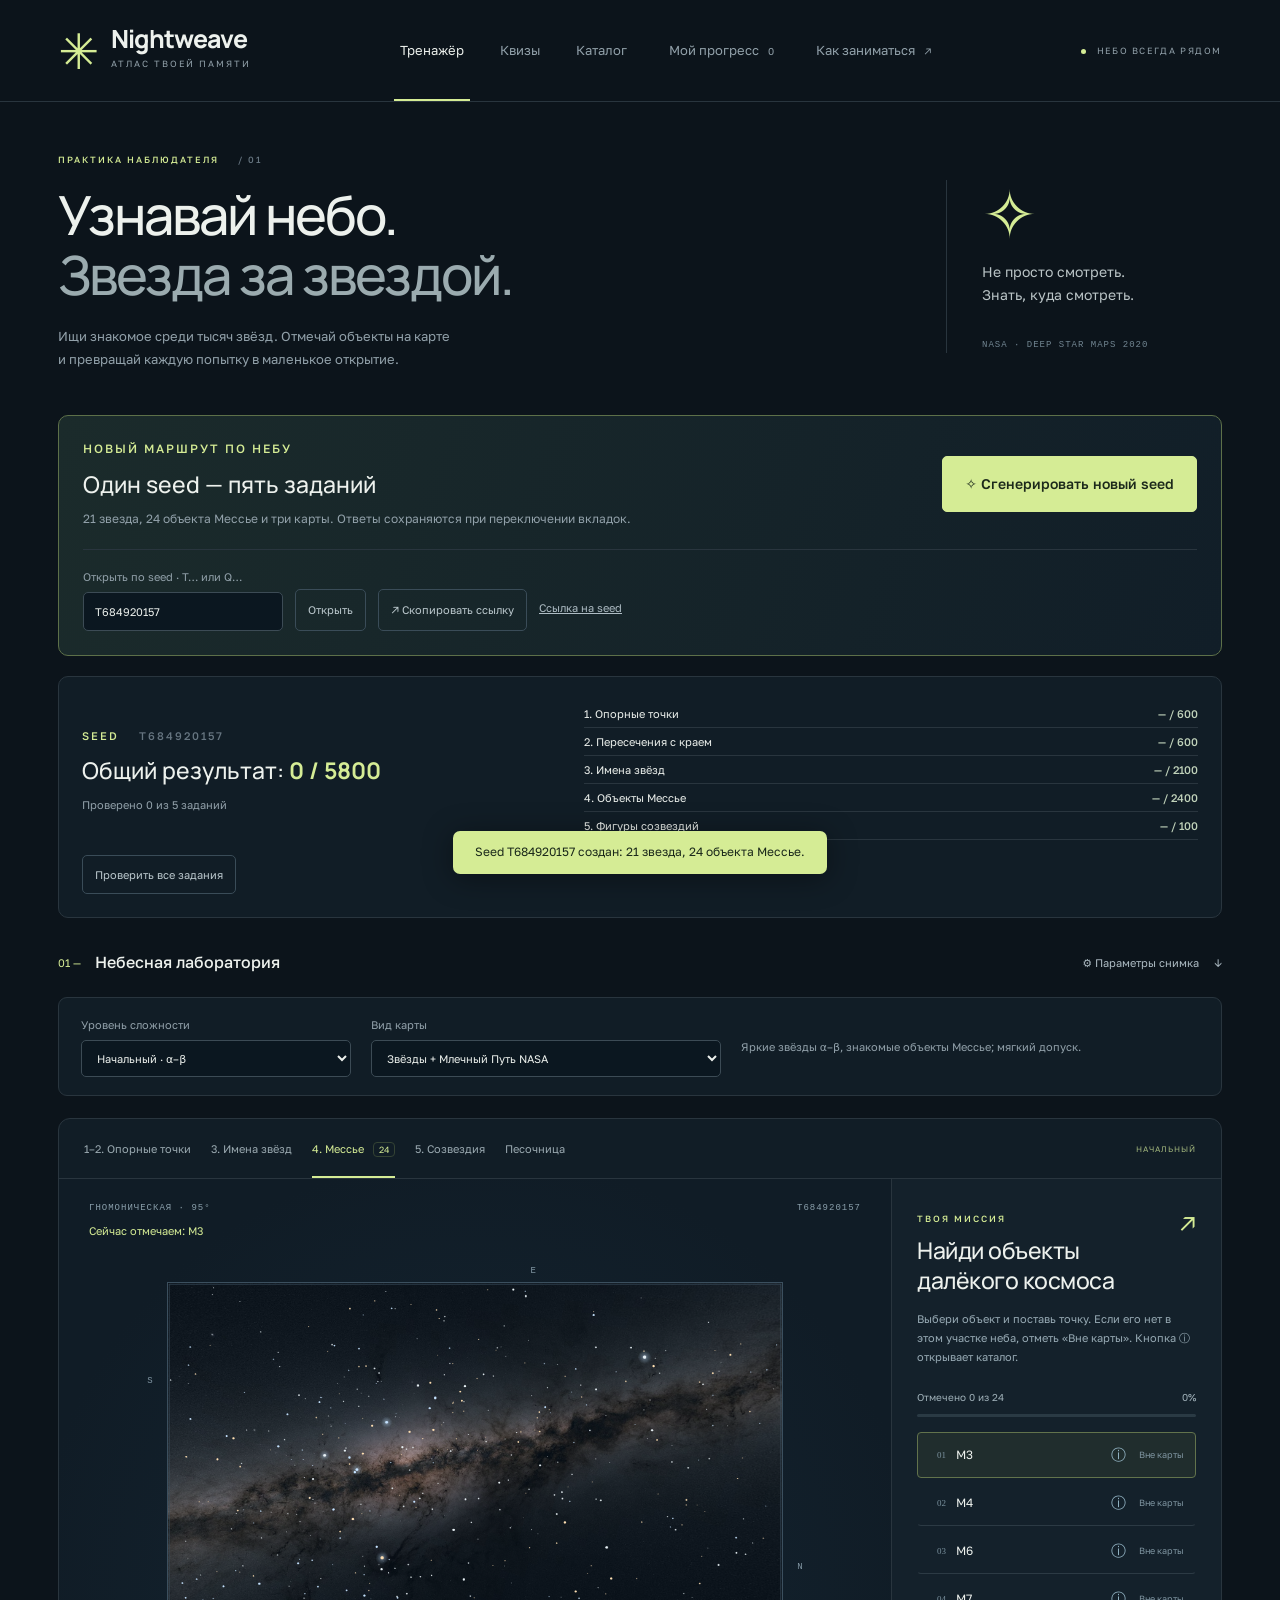
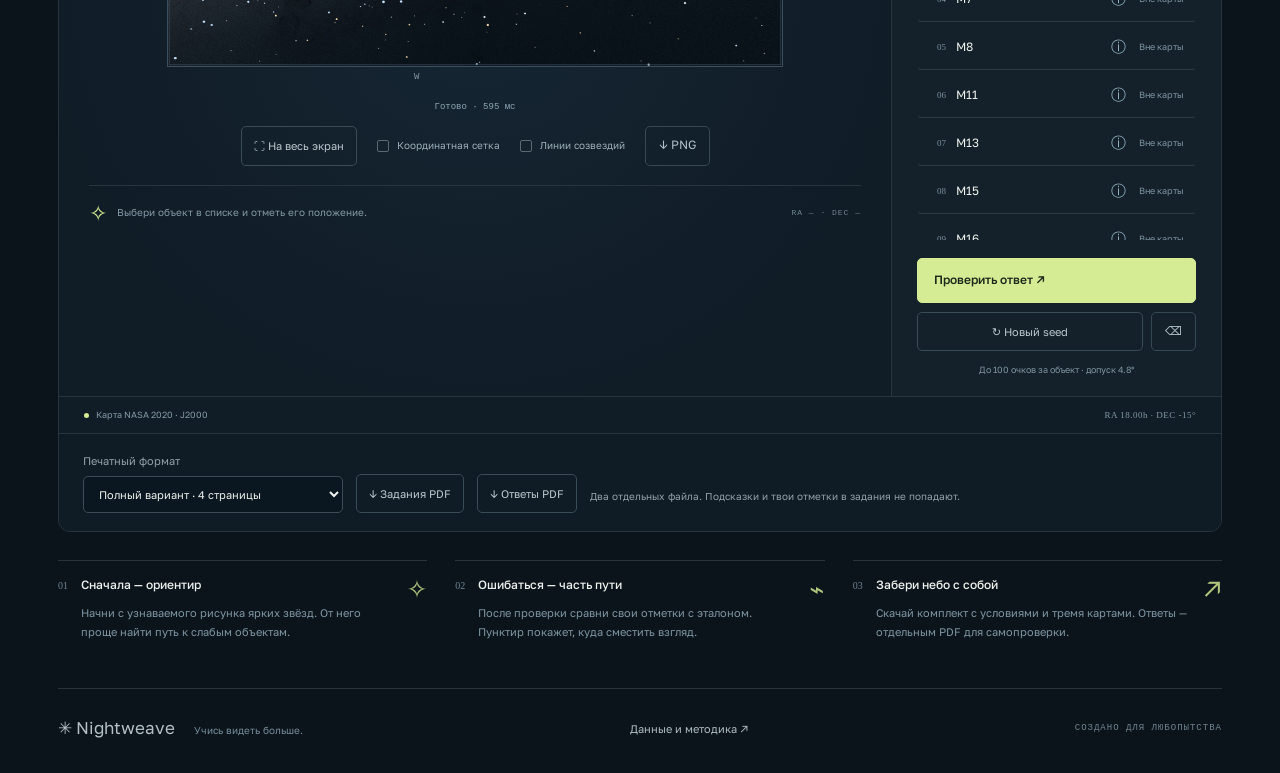
==== index.html @ e99b10ae "Add files via upload" ====
<!doctype html>
<html lang="ru">
  <head>
    <meta charset="utf-8" />
    <meta name="viewport" content="width=device-width,initial-scale=1" />
    <meta name="theme-color" content="#0c141b" />
    <meta
      name="description"
      content="Интерактивный тренажёр звёздного неба. Объекты Мессье, звёзды, созвездия и печатные задания на карте NASA 2020."
    />
    <title>Nightweave — изучай небо</title>
    <link rel="stylesheet" href="styles.css?v=6.1" />
    <script type="module" src="app.js?v=6.1"></script>
  </head>
  <body>
    <header class="header">
      <a href="./" class="brand" aria-label="Nightweave, главная"
        ><span class="brand-mark">✳</span
        ><span>Nightweave<small>АТЛАС ТВОЕЙ ПАМЯТИ</small></span></a
      >
      <nav aria-label="Навигация">
        <button class="nav active" id="practice-nav">Тренажёр</button
        ><a class="nav" href="quiz.html">Квизы</a
        ><button class="nav" id="catalog-nav">Каталог</button
        ><button class="nav" id="history-nav">
          Мой прогресс <span id="history-count">0</span></button
        ><button class="nav" id="help-nav">
          Как заниматься <span>↗</span>
        </button>
      </nav>
      <span class="header-note"><i></i> НЕБО ВСЕГДА РЯДОМ</span>
    </header>
    <main>
      <section class="intro">
        <div>
          <p class="eyebrow">ПРАКТИКА НАБЛЮДАТЕЛЯ <span> / 01</span></p>
          <h1>Узнавай небо.<br /><em>Звезда за звездой.</em></h1>
          <p class="intro-copy">
            Ищи знакомое среди тысяч звёзд. Отмечай объекты на карте<br
              class="desktop"
            />
            и превращай каждую попытку в маленькое открытие.
          </p>
        </div>
        <div class="intro-aside">
          <span class="orbit-symbol">✧</span>
          <p>Не просто смотреть.<br />Знать, куда смотреть.</p>
          <span class="mono">NASA · DEEP STAR MAPS 2020</span>
        </div>
      </section>
      <section class="variant-bar" aria-label="Генератор заданий">
        <div>
          <p class="eyebrow">НОВЫЙ МАРШРУТ ПО НЕБУ</p>
          <h2>Один seed — пять заданий</h2>
          <p>
            21 звезда, 24 объекта Мессье и три карты. Ответы сохраняются при
            переключении вкладок.
          </p>
        </div>
        <button id="generate-variant" class="primary generate-primary">
          ✧ Сгенерировать новый seed
        </button>
        <div class="seed-controls">
          <label
            >Открыть по seed · T… или Q…<input
              id="variant-seed"
              inputmode="text"
              maxlength="14"
              pattern="[TtQq]?[0-9]{1,12}"
              value="T684920157" /></label
          ><button id="load-variant" class="secondary">Открыть</button
          ><button id="copy-variant" class="secondary">
            ↗ Скопировать ссылку</button
          ><a id="variant-link" class="subtle" href="?seed=T684920157"
            >Ссылка на seed</a
          >
        </div>
      </section>
      <section id="variant-summary" class="variant-summary" aria-live="polite">
        <div>
          <p class="eyebrow">SEED <span id="variant-number"></span></p>
          <h2>Общий результат: <strong id="variant-total">0</strong></h2>
          <p id="variant-status"></p>
        </div>
        <div id="variant-scores"></div>
        <button id="check-variant" class="secondary">
          Проверить все задания
        </button>
      </section>
      <div class="workspace-heading">
        <div>
          <span class="section-index">01 —</span>
          <h2>Небесная лаборатория</h2>
        </div>
        <button id="settings-toggle" class="subtle" aria-expanded="false">
          ⚙ Параметры снимка <span>↓</span>
        </button>
      </div>
      <section
        id="settings"
        class="settings"
        hidden
        aria-label="Параметры снимка"
      >
        <div class="setting-header">
          <div>
            <h3>Точка наблюдения</h3>
            <p>Параметры применяются при создании нового задания.</p>
          </div>
          <button id="random-view" class="subtle">↻ Случайный участок</button>
        </div>
        <div class="settings-grid">
          <label
            >Система наведения<select id="frame">
              <option value="equatorial">Экваториальная · RA / Dec</option>
              <option value="horizon">Горизонтальная · азимут / высота</option>
            </select></label
          >
          <label hidden
            >Проекция<select id="projection">
              <option value="stereo">Стереографическая</option>
              <option value="equidistant">Равнопромежуточная</option>
              <option value="orthographic">Ортографическая</option>
              <option value="gnomonic">Гномоническая</option>
            </select></label
          >
          <label hidden
            >Поле зрения, °<input
              id="fov"
              type="number"
              min="20"
              max="180"
              value="120"
          /></label>
          <label hidden
            >Поворот, °<input
              id="roll"
              type="number"
              min="-360"
              max="360"
              value="0"
          /></label>
          <label hidden
            >Центр: RA, часы<input
              id="ra"
              type="number"
              min="0"
              max="24"
              step="0.01"
              value="5.6"
          /></label>
          <label hidden
            >Центр: Dec, °<input
              id="dec"
              type="number"
              min="-90"
              max="90"
              step="0.1"
              value="20"
          /></label>
          <label class="hor-field" hidden
            >Азимут, ° (север = 0)<input
              id="az"
              type="number"
              min="0"
              max="360"
              value="180"
          /></label>
          <label class="hor-field" hidden
            >Высота центра, °<input
              id="alt"
              type="number"
              min="-90"
              max="90"
              value="60"
          /></label>
          <label
            >Широта, °<input
              id="latitude"
              type="number"
              min="-90"
              max="90"
              value="55.75"
              step="0.01"
          /></label>
          <label
            >Долгота, ° (восток +)<input
              id="longitude"
              type="number"
              min="-180"
              max="180"
              value="37.62"
              step="0.01"
          /></label>
          <label
            >Дата и время UTC<input
              id="date"
              type="datetime-local"
              value="2026-01-15T20:00"
          /></label>
          <label
            >Объектов Мессье<input
              id="count"
              type="number"
              min="1"
              max="24"
              value="24"
          /></label>
          <label
            >Предел звёздной величины<select id="magnitude">
              <option value="4.5">4.5 · яркие звёзды</option>
              <option value="5.5" selected>5.5 · обычное небо</option>
              <option value="6">6.0 · тёмное небо</option>
            </select></label
          >
          <label
            >Seed тренажёра<input
              id="seed"
              value="T684920157"
              maxlength="14"
              inputmode="text"
              pattern="[0-9]{1,12}"
              autocomplete="off"
          /></label>
        </div>
        <div class="settings-grid extra-settings">
          <label
            >Количество звёзд в задании<input
              id="star-count"
              type="number"
              min="1"
              max="24"
              value="21"
          /></label>
          <label
            >Размер звёзд<input
              id="star-size"
              type="number"
              min="0.5"
              max="2.5"
              step="0.1"
              value="1"
          /></label>
          <label
            >Яркость фона NASA<input
              id="exposure"
              type="number"
              min="0"
              max="1.5"
              step="0.05"
              value="0.65"
          /></label>
        </div>
        <div class="maps-settings">
          <fieldset class="map-settings">
            <legend>Карта 1 · Опорные точки</legend>
            <label
              >Форма<select id="map-1-shape">
                <option value="circle" selected>Круглая</option>
                <option value="rectangle">Прямоугольная</option>
              </select></label
            ><label
              >Проекция<select id="map-1-projection">
                <option value="stereo" selected>Стереографическая</option>
                <option value="gnomonic">Гномоническая</option>
                <option value="equidistant">Равнопромежуточная</option>
                <option value="orthographic">Ортографическая</option>
              </select></label
            ><label
              >Поле по ширине, °<input
                id="map-1-fov"
                type="number"
                min="20"
                max="180"
                value="120" /></label
            ><label
              >RA, часы<input
                id="map-1-ra"
                type="number"
                min="0"
                max="24"
                step="0.01"
                value="5.6" /></label
            ><label
              >Dec, °<input
                id="map-1-dec"
                type="number"
                min="-90"
                max="90"
                step="0.1"
                value="20" /></label
            ><label
              >Поворот, °<input
                id="map-1-roll"
                type="number"
                min="-360"
                max="360"
                value="0" /></label
            ><label
              >Соотношение сторон<input
                id="map-1-aspect"
                type="number"
                min="1"
                max="2"
                step="0.1"
                value="1"
            /></label>
          </fieldset>
          <fieldset class="map-settings">
            <legend>Карта 2 · Имена звёзд</legend>
            <label
              >Форма<select id="map-2-shape">
                <option value="circle" selected>Круглая</option>
                <option value="rectangle">Прямоугольная</option>
              </select></label
            ><label
              >Проекция<select id="map-2-projection">
                <option value="stereo" selected>Стереографическая</option>
                <option value="gnomonic">Гномоническая</option>
                <option value="equidistant">Равнопромежуточная</option>
                <option value="orthographic">Ортографическая</option>
              </select></label
            ><label
              >Поле по ширине, °<input
                id="map-2-fov"
                type="number"
                min="20"
                max="180"
                value="120" /></label
            ><label
              >RA, часы<input
                id="map-2-ra"
                type="number"
                min="0"
                max="24"
                step="0.01"
                value="5.6" /></label
            ><label
              >Dec, °<input
                id="map-2-dec"
                type="number"
                min="-90"
                max="90"
                step="0.1"
                value="20" /></label
            ><label
              >Поворот, °<input
                id="map-2-roll"
                type="number"
                min="-360"
                max="360"
                value="0" /></label
            ><label
              >Соотношение сторон<input
                id="map-2-aspect"
                type="number"
                min="1"
                max="2"
                step="0.1"
                value="1"
            /></label>
          </fieldset>
          <fieldset class="map-settings">
            <legend>Карта 3 · Мессье и созвездия</legend>
            <label
              >Форма<select id="map-3-shape">
                <option value="circle">Круглая</option>
                <option value="rectangle" selected>Прямоугольная</option>
              </select></label
            ><label
              >Проекция<select id="map-3-projection">
                <option value="stereo">Стереографическая</option>
                <option value="gnomonic" selected>Гномоническая</option>
                <option value="equidistant">Равнопромежуточная</option>
                <option value="orthographic">Ортографическая</option>
              </select></label
            ><label
              >Поле по ширине, °<input
                id="map-3-fov"
                type="number"
                min="20"
                max="180"
                value="95" /></label
            ><label
              >RA, часы<input
                id="map-3-ra"
                type="number"
                min="0"
                max="24"
                step="0.01"
                value="18" /></label
            ><label
              >Dec, °<input
                id="map-3-dec"
                type="number"
                min="-90"
                max="90"
                step="0.1"
                value="-15" /></label
            ><label
              >Поворот, °<input
                id="map-3-roll"
                type="number"
                min="-360"
                max="360"
                value="0" /></label
            ><label
              >Соотношение сторон<input
                id="map-3-aspect"
                type="number"
                min="1"
                max="2"
                step="0.1"
                value="1.6"
            /></label>
          </fieldset>
        </div>
        <p class="fine">
          Карта 3 общая для Мессье и рисования созвездий. Гномоническое поле
          ограничено 150°, прямоугольное ортографическое — 110°. Экваториальные
          центры задаются отдельно; в горизонтальном режиме используется общий
          азимут и высота.
        </p>
        <div class="settings-bottom">
          <label class="checkbox"
            ><input id="horizon" type="checkbox" /> Обрезать небо по
            горизонту</label
          ><label class="checkbox"
            ><input id="bayer-test" type="checkbox" /> Проверять обозначения
            Байера</label
          ><label class="checkbox"
            ><input id="edges" type="checkbox" /> Пересечения экваторов с краем
            карты</label
          ><button id="apply" class="primary">
            Применить настройки ↗
          </button>
        </div>
        <p class="fine">
          Координаты каталога J2000; для горизонта учитывается прецессия. Без
          рефракции, планет и собственного движения звёзд. Диапазон дат:
          1900–2100. Гномоническое поле ограничено 150°.
        </p>
      </section>
      <section class="practice-controls" aria-label="Сложность и вид карты">
        <label
          >Уровень сложности<select id="level">
            <option value="beginner">Начальный · α–β</option>
            <option value="standard">Базовый · α–δ</option>
            <option value="advanced">Продвинутый · α–θ</option>
            <option value="expert">Экспертный · все звёзды</option>
          </select></label
        >
        <label
          >Вид карты<select id="display">
            <option value="stars">Только звёзды · цветные</option>
            <option value="milkyway" selected>
              Звёзды + Млечный Путь NASA
            </option>
            <option value="mono">Без цветов · белые звёзды</option>
            <option value="paper">Чёрные звёзды на белом</option>
          </select></label
        >
        <p id="level-description"></p>
      </section>
      <section class="lab" aria-label="Тренажёр">
        <div class="lab-top">
          <div class="tabs" role="tablist" aria-label="Вид задания">
            <button role="tab" aria-selected="false" data-mode="reference">
              1–2. Опорные точки</button
            ><button role="tab" aria-selected="false" data-mode="stars">
              3. Имена звёзд</button
            ><button role="tab" aria-selected="true" data-mode="messier">
              4. Мессье <span>24</span></button            ><button role="tab" aria-selected="false" data-mode="lines">
              5. Созвездия</button
            ><button role="tab" aria-selected="false" data-mode="sandbox">
              Песочница
            </button>
          </div>
          <span class="difficulty" id="difficulty">● СВОБОДНАЯ ПРАКТИКА</span>
        </div>
        <div class="lab-body">
          <div class="map-column">
            <div class="map-meta">
              <span id="view-label">СТЕРЕОГРАФИЧЕСКАЯ · 120°</span
              ><span id="variant-label">T684920157</span>
            </div>
            <div id="active-object" class="active-object"></div>
            <div class="map-stage" id="map-stage">
              <canvas
                id="sky"
                width="1000"
                height="1000"
                aria-label="Карта звёздного неба. Выберите объект в списке и нажмите на карту."
                tabindex="0"
              ></canvas
              ><canvas
                id="marks"
                width="1000"
                height="1000"
                aria-hidden="true"
              ></canvas
              ><span class="compass north">N</span
              ><span class="compass south">S</span
              ><span class="compass east">E</span
              ><span class="compass west">W</span>
              <div class="map-loading" id="map-loading">Собираем звёзды…</div>
            </div>
            <p id="render-status" class="render-status" role="status">
              Быстрый предпросмотр…
            </p>
            <div class="map-toolbar">
              <button id="expand-map" class="secondary" data-map-expand>⛶ На весь экран</button>
              <label class="checkbox"
                ><input id="grid" type="checkbox" /> Координатная сетка</label
              ><label class="checkbox"
                ><input id="guides" type="checkbox" /> Линии созвездий</label
              ><button
                id="snapshot"
                class="icon-button"
                title="Скачать снимок PNG"
                aria-label="Скачать снимок PNG"
              >
                ↓ PNG
              </button>
            </div>
            <div class="map-caption">
              <span class="tiny-star">✧</span>
              <p id="map-tip">
                Выбери объект справа и отметь его положение на карте.
              </p>
              <span class="mono" id="cursor-coords">RA — · DEC —</span>
            </div>
          </div>
          <aside class="assignment">
            <div class="assignment-header">
              <span class="eyebrow">ТВОЯ МИССИЯ</span
              ><span class="assignment-icon">↗</span>
              <h2 id="task-title">Найди объекты<br /> далёкого космоса</h2>
              <p id="task-description">
                Выбери объект и поставь точку на карте. Если его нет в этом
                участке неба, отметь «Вне карты».
              </p>
            </div>
            <div class="completion">
              <span id="completion-text">Отмечено 0 из 24</span
              ><span id="completion-percent">0%</span>
              <div><i id="completion-bar"></i></div>
            </div>
            <div
              id="objects"
              class="objects"
              aria-label="Список объектов"
            ></div>
            <div id="line-tools" hidden>
              <label class="tool-label"
                >Инструмент<select id="draw-tool">
                  <option value="freehand">Свободный штрих</option>
                  <option value="pairs">Соединить двумя нажатиями</option>
                </select></label
              >
              <p>
                Рисуй по карте мышью, пальцем или стилусом. Стилус всегда рисует
                свободный штрих; Esc отменяет незавершённый.
              </p>
              <button id="undo-line" class="secondary">
                ↶ Отменить последний штрих
              </button>
            </div>
            <div id="sandbox-tools" hidden>
              <label class="tool-label"
                >Что подписываем<select id="sandbox-type">
                  <option value="messier">Объекты Мессье</option>
                  <option value="stars">Имена звёзд</option>
                  <option value="bayer">Обозначения Байера</option>
                  <option value="reference">Опорные точки и пересечения</option>
                </select></label
              >
              <p id="sandbox-location" class="fine">
                Сначала выбери точку на карте.
              </p>
              <label id="sandbox-name-label" class="tool-label"
                >Подпись<input
                  id="sandbox-name"
                  autocomplete="off"
                  maxlength="60"
                  placeholder="M31, Вега или α Lyr"
              /></label>
              <div id="sandbox-bayer-fields" class="bayer-fields" hidden>
                <label class="tool-label">Греческая буква<select id="sandbox-greek"></select></label>
                <label class="tool-label">Индекс (если есть)<input id="sandbox-index" inputmode="numeric" maxlength="1" placeholder="Например, 1" /></label>
                <label class="tool-label bayer-constellation">Созвездие<input id="sandbox-constellation" autocomplete="off" maxlength="60" placeholder="Лира, Лиры, Lyr или Lyrae" /></label>
              </div>
              <label id="sandbox-point-label" class="tool-label" hidden>Опорная точка<select id="sandbox-point"></select></label>
              <p class="fine" id="sandbox-input-help">Можно смешивать разные типы отметок на одной карте.</p>
              <div class="sandbox-buttons">
                <button id="sandbox-add" class="secondary" disabled>
                  Добавить отметку</button
                ><button id="sandbox-cancel" class="subtle">Отмена</button>
              </div>
              <div id="sandbox-entries" class="sandbox-entries"></div>
            </div>
            <div class="assignment-actions">
              <button id="check" class="primary">
                Проверить ответ <span>↗</span>
              </button>
              <div>
                <button id="new-task" class="secondary">↻ Новый seed</button
                ><button
                  id="clear"
                  class="icon-button"
                  title="Очистить ответы"
                  aria-label="Очистить ответы"
                >
                  ⌫
                </button>
              </div>
              <p id="scoring-hint">
                До 100 очков за объект · точность имеет значение
              </p>
            </div>
          </aside>
        </div>
        <div class="lab-footer">
          <span
            ><i class="status-dot"></i
            ><span id="asset-status">Карта NASA 2020 · J2000</span></span
          ><span class="footer-coords" id="observer-label"></span>
        </div>
        <div class="print-toolbar">
          <label
            >Печатный формат<select id="pdf-scope">
              <option value="full">Полный вариант · 4 страницы</option>
              <option value="current">Текущее задание · 2 страницы</option>
            </select></label
          ><button id="export-pdf" class="secondary">↓ Задания PDF</button
          ><button id="export-answers" class="secondary">↓ Ответы PDF</button>
          <p>
            Два отдельных файла. Подсказки и твои отметки в задания не попадают.
          </p>
        </div>
      </section>
      <section id="results" class="results" hidden aria-live="polite"></section>
      <section class="below">
        <div class="note-card">
          <span class="note-number">01</span>
          <div>
            <h3>Сначала — ориентир</h3>
            <p>
              Начни с узнаваемого рисунка ярких звёзд. От него проще найти путь
              к слабым объектам.
            </p>
          </div>
          <span>✧</span>
        </div>
        <div class="note-card">
          <span class="note-number">02</span>
          <div>
            <h3>Ошибаться — часть пути</h3>
            <p>
              После проверки сравни свои отметки с эталоном. Пунктир покажет,
              куда сместить взгляд.
            </p>
          </div>
          <span>⌁</span>
        </div>
        <div class="note-card">
          <span class="note-number">03</span>
          <div>
            <h3>Забери небо с собой</h3>
            <p>
              Скачай комплект с условиями и тремя картами. Ответы — отдельным
              PDF для самопроверки.
            </p>
          </div>
          <span>↗</span>
        </div>
      </section>
      <footer class="page-footer">
        <span>✳ Nightweave <small>Учись видеть больше.</small></span
        ><button class="subtle" id="sources">Данные и методика ↗</button
        ><span class="mono">СОЗДАНО ДЛЯ ЛЮБОПЫТСТВА</span>
      </footer>
    </main>
    <dialog id="dialog">
      <button class="dialog-close icon-button" aria-label="Закрыть">✕</button>
      <div id="dialog-content"></div>
    </dialog>
    <div id="toast" role="status" hidden></div>
  </body>
</html>
---- styles.css ----
@import url("https://fonts.googleapis.com/css2?family=Golos+Text:wght@400;450;500;550;600;650;700&family=Manrope:wght@400;500;600;650;700;750;800&display=swap");
:root {
  color-scheme: dark;
  --bg: #0c141b;
  --panel: #111d26;
  --line: #29353e;
  --text: #edf1ed;
  --muted: #92a1aa;
  --lime: #d5ec95;
  --cyan: #8cc6d3;
  --orange: #ffb480;
  --font: "Golos Text", system-ui, sans-serif;
}

@font-face {
  font-family: "Nightweave Symbols";
  src: url("assets/symbols.ttf") format("truetype");
  font-display: swap;
}

* {
  box-sizing: border-box;
}
body {
  margin: 0;
  background: var(--bg);
  color: var(--text);
  font: 14px/1.55 var(--font);
}
button,
input,
select {
  font: inherit;
}
button,
a,
input,
select {
  -webkit-tap-highlight-color: transparent;
}
button {
  cursor: pointer;
}
button {
  color: inherit;
  border: 0;
  background: none;
}
button:disabled {
  opacity: 0.45;
  cursor: wait;
}
a {
  color: inherit;
}
button:focus-visible,
a:focus-visible,
canvas:focus-visible {
  outline: 2px solid var(--lime);
  outline-offset: 4px;
}
button:hover {
  filter: brightness(1.15);
}
[hidden] {
  display: none !important;
}
.header {
  height: 102px;
  max-width: 1440px;
  margin: auto;
  padding: 0 58px;
  border-bottom: 1px solid var(--line);
  display: flex;
  align-items: center;
  justify-content: space-between;
  gap: 30px;
}
.brand {
  display: flex;
  text-decoration: none;
  gap: 13px;
  align-items: center;
  font:
    750 27px/1.1 Manrope,
    var(--font);
  letter-spacing: -1px;
}
.brand-mark {
  color: var(--lime);
  font-size: 49px;
}
.brand small {
  display: block;
  font: 9px/2.5 var(--font);
  letter-spacing: 2px;
  color: var(--muted);
}
nav {
  display: flex;
  gap: 30px;
  height: 100%;
}
.nav {
  position: relative;
  font-size: 13px;
  color: var(--muted);
}
.nav.active {
  color: var(--text);
}
.nav.active:after {
  content: "";
  height: 2px;
  background: var(--lime);
  bottom: 0;
  left: 0;
  right: 0;
  position: absolute;
}
.nav span {
  margin-left: 6px;
  font-size: 10px;
}
.header-note {
  font-size: 9px;
  letter-spacing: 1.6px;
  color: var(--muted);
  white-space: nowrap;
}
i.status-dot,
.header-note i {
  display: inline-block;
  width: 5px;
  height: 5px;
  border-radius: 50%;
  background: var(--lime);
  margin-right: 7px;
}
main {
  max-width: 1440px;
  margin: auto;
  padding: 0 58px;
}
.intro {
  display: flex;
  justify-content: space-between;
  align-items: center;
  padding: 51px 0 43px;
}
.eyebrow {
  font-size: 9px;
  letter-spacing: 2px;
  font-weight: 500;
  color: var(--lime);
  margin: 0 0 17px;
}
.eyebrow span {
  color: #667580;
  margin-left: 15px;
}
h1 {
  font:
    500 54px/1.12 Manrope,
    var(--font);
  letter-spacing: -2px;
  margin: 0 0 20px;
}
h1 em {
  font-style: normal;
  color: #9babaf;
}
.intro-copy {
  color: var(--muted);
  font-size: 13px;
  line-height: 1.8;
  margin: 0;
}
.intro-aside {
  width: 250px;
  border-left: 1px solid var(--line);
  padding-left: 35px;
  margin: 8px 26px 0 0;
}
.orbit-symbol {
  color: var(--lime);
  font-size: 66px;
  line-height: 1;
}
.intro-aside p {
  color: #bbc5c7;
  font-size: 14px;
  line-height: 1.7;
  margin: 14px 0 24px;
}
.mono {
  font:
    9px/1.5 ui-monospace,
    monospace;
  letter-spacing: 1px;
  color: #718591;
}
.workspace-heading {
  display: flex;
  justify-content: space-between;
  align-items: center;
  margin-bottom: 18px;
}
.workspace-heading > div {
  display: flex;
  align-items: center;
  gap: 14px;
}
.section-index {
  color: var(--lime);
  font-size: 11px;
}
.workspace-heading h2 {
  font-size: 16px;
  font-weight: 500;
  margin: 0;
}
.subtle {
  color: #aebcc4;
  font-size: 11px;
  padding: 8px 0;
}
.subtle span {
  margin-left: 12px;
}
.lab {
  border: 1px solid var(--line);
  border-radius: 12px;
  overflow: hidden;
  background: var(--panel);
}
.lab-top {
  display: flex;
  justify-content: space-between;
  align-items: center;
  gap: 14px;
  border-bottom: 1px solid var(--line);
  padding: 0 25px;
}
.tabs {
  display: flex;
  gap: 24px;
}
.tabs button {
  position: relative;
  font-size: 12px;
  padding: 21px 0;
  color: #9baab1;
  white-space: nowrap;
}
.tabs button[aria-selected="true"] {
  color: var(--lime);
}
.tabs button[aria-selected="true"]:after {
  position: absolute;
  content: "";
  bottom: 0;
  left: 0;
  right: 0;
  height: 2px;
  background: var(--lime);
}
.tabs button span {
  margin-left: 6px;
  border: 1px solid #344334;
  color: var(--lime);
  padding: 1px 5px;
  border-radius: 4px;
  font-size: 9px;
}
.difficulty {
  font-size: 8px;
  letter-spacing: 1px;
  color: #a1b57c;
  white-space: nowrap;
}
.lab-body {
  display: grid;
  grid-template-columns: minmax(0, 1fr) 330px;
}
.map-column {
  padding: 23px 30px 0;
  background: radial-gradient(ellipse at center, #152633 0%, #101c26 75%);
  min-width: 0;
}
.map-meta {
  display: flex;
  justify-content: space-between;
  gap: 10px;
  font:
    9px/1.5 ui-monospace,
    monospace;
  letter-spacing: 1px;
  color: #8ba0ac;
}
.map-stage {
  position: relative;
  width: min(100%, 670px);
  margin: 12px auto 6px;
  aspect-ratio: 1;
}
.map-stage canvas {
  position: absolute;
  inset: 4%;
  width: 92%;
  height: 92%;
  border-radius: 50%;
}
#sky {
  background: #050c13;
  border: 1px solid #3b4f5e;
  cursor: crosshair;
  touch-action: none;
}
#marks {
  pointer-events: none;
}
.compass {
  position: absolute;
  font:
    9px ui-monospace,
    monospace;
  color: #8297a4;
}
.north {
  top: 0;
  left: 50%;
}
.south {
  bottom: 0;
  left: 50%;
}
.east {
  left: 0;
  top: 50%;
}
.west {
  right: 0;
  top: 50%;
}
.map-loading {
  position: absolute;
  inset: 40% 15%;
  text-align: center;
  color: var(--lime);
  font-size: 14px;
  pointer-events: none;
}
.map-toolbar {
  display: flex;
  align-items: center;
  justify-content: center;
  gap: 24px;
  padding: 10px 0 19px;
}
.checkbox {
  display: flex;
  align-items: center;
  gap: 8px;
  font-size: 10px;
  color: #9caeb8;
  cursor: pointer;
}
.checkbox input {
  appearance: none;
  width: 12px;
  height: 12px;
  min-width: 12px;
  border: 1px solid #596a72;
  background: transparent;
  border-radius: 2px;
  margin: 0;
  cursor: pointer;
}
.checkbox input:checked {
  background: var(--lime);
  border-color: var(--lime);
  box-shadow: inset 0 0 0 2px var(--panel);
}
.map-caption {
  border-top: 1px solid var(--line);
  display: flex;
  align-items: center;
  gap: 10px;
  min-height: 56px;
}
.map-caption p {
  font-size: 10px;
  color: #8499a6;
  flex: 1;
  margin: 0;
}
.tiny-star {
  font-size: 22px;
  color: var(--lime);
}
.map-caption .mono {
  font-size: 8px;
  white-space: nowrap;
}
.assignment {
  border-left: 1px solid var(--line);
  padding: 27px 25px 19px;
  background: #14212b;
  display: flex;
  flex-direction: column;
}
.assignment-header {
  position: relative;
}
.assignment-icon {
  position: absolute;
  right: 0;
  top: 0;
  color: var(--lime);
  font-size: 23px;
}
.assignment-header h2 {
  font:
    500 23px/1.3 Manrope,
    var(--font);
  letter-spacing: -0.5px;
  margin: 8px 0 13px;
}
.assignment-header p {
  font-size: 11px;
  line-height: 1.75;
  color: #98abb5;
  margin: 0;
}
.completion {
  display: flex;
  flex-wrap: wrap;
  justify-content: space-between;
  gap: 9px;
  font-size: 10px;
  color: #a0b1b9;
  margin: 23px 0 13px;
}
.completion > div {
  height: 3px;
  background: #2a3a44;
  width: 100%;
  border-radius: 4px;
  overflow: hidden;
}
.completion i {
  display: block;
  background: var(--lime);
  height: 100%;
  width: 0;
  transition: width 0.2s;
}
.objects {
  max-height: 410px;
  overflow: auto;
  scrollbar-width: thin;
  scrollbar-color: #42515b transparent;
}
.object-row {
  border: 1px solid transparent;
  border-bottom-color: #2c3a44;
  border-radius: 4px;
  display: grid;
  grid-template-columns: 1fr auto;
  align-items: center;
  gap: 2px;
  padding: 2px 8px;
  margin: 2px 0;
}
.object-row.selected {
  border-color: #62734c;
  background: #202d2d;
}
.object-select {
  text-align: left;
  padding: 8px 0;
  display: flex;
  gap: 10px;
  align-items: center;
  font-size: 12px;
  min-width: 0;
}
.object-number {
  font: 9px ui-monospace;
  color: #7b929f;
}
.object-name {
  overflow-wrap: anywhere;
}
.object-state {
  font-size: 10px;
  color: var(--lime);
  margin-left: auto;
}
.absent {
  font-size: 9px;
  color: #7f95a1;
  padding: 7px 3px;
  white-space: nowrap;
}
.absent[aria-pressed="true"] {
  color: var(--lime);
}
.bayer-answer {
  grid-column: 1/-1;
  font-size: 11px;
  width: 100%;
  padding: 6px 8px !important;
  margin-bottom: 5px;
  background: #0d1922 !important;
}
.assignment-actions {
  margin-top: auto;
  padding-top: 18px;
}
.primary {
  background: var(--lime);
  color: #1c291b;
  border: 1px solid var(--lime);
  border-radius: 5px;
  padding: 12px 16px;
  font-size: 12px;
  font-weight: 550;
  display: flex;
  justify-content: space-between;
  align-items: center;
  gap: 12px;
}
.assignment-actions > .primary {
  width: 100%;
}
.assignment-actions > div {
  display: flex;
  gap: 8px;
  margin-top: 9px;
}
.secondary {
  border: 1px solid #3a4c58;
  border-radius: 5px;
  padding: 10px 12px;
  color: #bcc9ce;
  font-size: 11px;
}
.assignment-actions .secondary {
  flex: 1;
}
.icon-button {
  border: 1px solid #354854;
  border-radius: 5px;
  padding: 8px 13px;
  font-size: 12px;
  color: #b0c1c9;
}
.assignment-actions p {
  font-size: 9px;
  text-align: center;
  color: #7f949f;
  margin: 12px 0 0;
}
.lab-footer {
  border-top: 1px solid var(--line);
  display: flex;
  align-items: center;
  gap: 22px;
  padding: 11px 25px;
  font-size: 9px;
  color: #849aa6;
}
.lab-footer .footer-coords {
  margin-left: auto;
  font: 9px ui-monospace;
  letter-spacing: 0.5px;
}
.lab-footer .subtle {
  font-size: 10px;
}
.below {
  display: grid;
  grid-template-columns: repeat(3, 1fr);
  margin-top: 28px;
  margin-bottom: 46px;
  gap: 28px;
}
.note-card {
  display: flex;
  gap: 13px;
  padding-top: 15px;
  border-top: 1px solid var(--line);
}
.note-number {
  font: 10px ui-monospace;
  color: #6d8593;
  padding-top: 4px;
}
.note-card h3 {
  font-size: 12px;
  font-weight: 500;
  margin: 0 0 9px;
}
.note-card p {
  font-size: 11px;
  line-height: 1.75;
  color: #7f96a3;
  margin: 0;
}
.note-card > span:last-child {
  margin-left: auto;
  color: #b0c67e;
  font-size: 25px;
  align-self: flex-start;
  line-height: 1;
}
.page-footer {
  padding: 23px 0 28px;
  border-top: 1px solid var(--line);
  display: flex;
  justify-content: space-between;
  align-items: center;
  color: #b2c0c4;
  font-size: 17px;
}
.page-footer small {
  font-size: 10px;
  margin-left: 15px;
  color: #758d9a;
}
.settings {
  padding: 25px;
  background: var(--panel);
  border: 1px solid var(--line);
  border-radius: 10px;
  margin-bottom: 20px;
}
.setting-header {
  display: flex;
  align-items: center;
  justify-content: space-between;
  margin-bottom: 22px;
}
.setting-header h3 {
  margin: 0;
  font-size: 16px;
}
.setting-header p {
  color: var(--muted);
  font-size: 11px;
  margin: 5px 0;
}
.settings-grid {
  display: grid;
  grid-template-columns: repeat(4, minmax(0, 1fr));
  gap: 16px;
}
.settings-grid label {
  font-size: 11px;
  color: var(--muted);
  display: flex;
  flex-direction: column;
  gap: 7px;
}
input:not([type="checkbox"]),
select {
  border: 1px solid #3c4b55;
  background: #0b1720;
  border-radius: 5px;
  padding: 10px 11px;
  color: var(--text);
  width: 100%;
  min-width: 0;
  outline: none;
}
input:focus,
select:focus {
  border-color: var(--lime);
}
.settings-bottom {
  display: flex;
  gap: 24px;
  margin-top: 24px;
  align-items: center;
  flex-wrap: wrap;
}
.settings-bottom .primary {
  margin-left: auto;
}
.fine {
  font-size: 10px;
  color: #8196a1;
  margin-bottom: 0;
}
.results {
  border: 1px solid #526444;
  background: #182629;
  border-radius: 10px;
  padding: 26px;
  margin-top: 22px;
}
.results-top {
  display: flex;
  align-items: center;
  justify-content: space-between;
  gap: 20px;
}
.score {
  font:
    500 38px Manrope,
    var(--font);
  color: var(--lime);
}
.results h3 {
  margin: 0;
  font-size: 18px;
}
.results p {
  color: var(--muted);
  font-size: 12px;
}
.legend {
  display: flex;
  gap: 16px;
  font-size: 11px;
  color: #acbcc5;
}
.legend .correct {
  color: var(--lime);
}
.legend .user {
  color: var(--orange);
}
table {
  width: 100%;
  border-collapse: collapse;
  font-size: 12px;
  margin: 18px 0;
}
th,
td {
  text-align: left;
  padding: 9px 8px;
  border-bottom: 1px solid var(--line);
}
th {
  color: var(--muted);
  font-weight: 400;
}
dialog {
  background: #15232d;
  color: var(--text);
  border: 1px solid #475963;
  border-radius: 12px;
  padding: 35px;
  max-width: 760px;
  width: calc(100% - 30px);
  max-height: 85vh;
  overflow: auto;
}
dialog::backdrop {
  background: #020910c9;
  backdrop-filter: blur(5px);
}
.dialog-close {
  float: right;
  margin: -16px -16px 0 10px;
}
dialog h2 {
  font: 500 27px Manrope;
}
dialog p,
dialog li {
  color: #acbec8;
  line-height: 1.8;
  font-size: 13px;
}
dialog a {
  color: var(--lime);
}
dialog ol {
  padding-left: 20px;
}
#toast {
  position: fixed;
  bottom: 26px;
  left: 50%;
  transform: translateX(-50%);
  background: var(--lime);
  color: #1a281a;
  padding: 12px 22px;
  border-radius: 7px;
  z-index: 20;
  box-shadow: 0 4px 30px #0006;
  font-size: 12px;
}
#line-tools p {
  font-size: 12px;
  color: var(--muted);
}
.history-empty {
  padding: 25px;
  text-align: center;
}
@media (min-width: 1500px) {
  main,
  .header {
    max-width: 1500px;
  }
  .map-stage {
    max-width: 680px;
  }
  .assignment {
    padding: 32px;
  }
  .lab-body {
    grid-template-columns: minmax(0, 1fr) 365px;
  }
}
@media (max-width: 1100px) {
  main,
  .header {
    padding-left: 30px;
    padding-right: 30px;
  }
  .header-note {
    display: none;
  }
  .difficulty {
    display: none;
  }
  .tabs {
    gap: 21px;
  }
  .lab-body {
    grid-template-columns: minmax(0, 1fr) 300px;
  }
  .map-column {
    padding-left: 18px;
    padding-right: 18px;
  }
  .map-toolbar {
    gap: 12px;
  }
  .map-caption .mono {
    display: none;
  }
  .assignment {
    padding: 24px 20px;
  }
  .intro-aside {
    margin-right: 0;
  }
  .lab-footer {
    flex-wrap: wrap;
    gap: 8px 22px;
  }
  .settings-grid {
    grid-template-columns: repeat(3, minmax(0, 1fr));
  }
}
@media (max-width: 760px) {
  .header {
    height: 80px;
    padding: 0 20px;
    gap: 15px;
  }
  .brand {
    font-size: 23px;
  }
  .brand-mark {
    font-size: 37px;
  }
  .brand small {
    font-size: 7px;
    letter-spacing: 1.5px;
  }
  nav {
    gap: 18px;
  }
  .nav {
    font-size: 11px;
  }
  #help-nav {
    display: none;
  }
  main {
    padding: 0 18px;
  }
  .intro {
    padding: 35px 3px 30px;
  }
  h1 {
    font-size: 39px;
    letter-spacing: -1.5px;
  }
  .intro-aside {
    display: none;
  }
  .intro-copy {
    font-size: 12px;
  }
  .desktop {
    display: none;
  }
  .workspace-heading h2 {
    font-size: 13px;
  }
  .workspace-heading > div {
    gap: 8px;
  }
  .workspace-heading .subtle {
    font-size: 10px;
  }
  .lab-top {
    padding: 0 15px;
    overflow: auto;
  }
  .tabs {
    gap: 20px;
  }
  .tabs button {
    font-size: 11px;
    padding: 17px 0;
  }
  .lab-body {
    display: block;
  }
  .map-column {
    padding: 16px 13px 0;
  }
  .map-meta {
    font-size: 8px;
  }
  .map-stage {
    max-width: 540px;
    margin-top: 14px;
  }
  .map-toolbar {
    gap: 20px;
  }
  .map-caption {
    min-height: 50px;
  }
  .assignment {
    border-left: 0;
    border-top: 1px solid var(--line);
    padding: 22px;
  }
  .assignment-header h2 br {
    display: none;
  }
  .assignment-header h2 {
    font-size: 22px;
  }
  .objects {
    max-height: 360px;
  }
  .object-row {
    padding: 3px 10px;
  }
  .object-select {
    font-size: 13px;
  }
  .absent {
    font-size: 11px;
  }
  .assignment-actions {
    padding-top: 20px;
  }
  .assignment-actions .primary {
    font-size: 13px;
  }
  .lab-footer {
    padding: 12px 18px;
    gap: 7px 18px;
  }
  .footer-coords {
    display: none;
  }
  .below {
    grid-template-columns: 1fr;
    gap: 18px;
    margin-bottom: 25px;
  }
  .note-card {
    padding-top: 13px;
  }
  .note-card p {
    font-size: 12px;
  }
  .page-footer {
    flex-wrap: wrap;
    gap: 10px;
  }
  .page-footer > .mono {
    display: none;
  }
  .page-footer small {
    display: none;
  }
  .settings-grid {
    grid-template-columns: repeat(2, minmax(0, 1fr));
  }
  .settings {
    padding: 18px;
  }
  .setting-header {
    gap: 15px;
    align-items: start;
  }
  .settings-bottom {
    gap: 14px;
  }
  .settings-bottom .primary {
    margin: 5px 0 0;
    width: 100%;
  }
  .results {
    padding: 20px;
  }
  .results-top {
    align-items: start;
  }
  .score {
    font-size: 29px;
  }
  .legend {
    flex-wrap: wrap;
  }
  th,
  td {
    padding: 8px 4px;
    font-size: 10px;
  }
}
@media (prefers-reduced-motion: reduce) {
  * {
    transition: none !important;
    scroll-behavior: auto !important;
  }
}

.practice-controls {
  display: grid;
  grid-template-columns: minmax(190px, 1fr) minmax(220px, 1.3fr) 1.7fr;
  gap: 20px;
  align-items: center;
  margin: 0 0 22px;
  padding: 18px 22px;
  border: 1px solid var(--line);
  border-radius: 9px;
  background: var(--panel);
}
.practice-controls label,
.print-toolbar label,
.tool-label,
.atlas-search label,
.finder-toolbar > label:not(.checkbox) {
  display: flex;
  flex-direction: column;
  gap: 7px;
  font-size: 11px;
  color: var(--muted);
}
.practice-controls p {
  font-size: 11px;
  line-height: 1.8;
  color: var(--muted);
  margin: 0;
}
.extra-settings {
  margin-top: 17px;
}
.render-status {
  color: #8fa8b5;
  font:
    9px ui-monospace,
    monospace;
  text-align: center;
  margin: 4px 0 0;
  min-height: 14px;
}
.active-object {
  font-size: 11px;
  color: var(--lime);
  min-height: 18px;
  margin-top: 6px;
}
.tabs {
  overflow: auto;
  scrollbar-width: thin;
  gap: 20px;
}
.lab-top {
  min-width: 0;
}
.difficulty {
  margin-left: 10px;
}
.tabs button {
  font-size: 11px;
}
.object-row {
  grid-template-columns: minmax(0, 1fr) auto auto;
}
.object-info {
  font-size: 15px;
  color: #94b5c5;
  padding: 7px;
  min-width: 32px;
  min-height: 36px;
  border-radius: 4px;
}
.object-info:hover {
  background: #2b3a43;
  color: var(--lime);
}
.tool-label {
  margin-bottom: 12px;
}
.sandbox-buttons {
  display: flex;
  gap: 12px;
  align-items: center;
  margin: 12px 0 18px;
}
.sandbox-entries {
  max-height: 260px;
  overflow: auto;
}
.sandbox-entry {
  display: flex;
  gap: 8px;
  margin: 9px 0;
}
.sandbox-entry input {
  font-size: 12px;
}
.sandbox-entry button {
  min-width: 36px;
}
.print-toolbar {
  border-top: 1px solid var(--line);
  padding: 18px 24px;
  display: flex;
  align-items: end;
  flex-wrap: wrap;
  gap: 13px;
  background: #101c25;
}
.print-toolbar label {
  min-width: 260px;
}
.print-toolbar p {
  font-size: 10px;
  color: var(--muted);
  flex: 1;
  margin: 0 0 8px;
  min-width: 170px;
}
.table-scroll {
  overflow: auto;
}
.atlas-search {
  display: grid;
  grid-template-columns: 1fr 1.6fr;
  gap: 16px;
  margin-bottom: 20px;
}
.atlas-list {
  display: grid;
  grid-template-columns: repeat(2, minmax(0, 1fr));
  gap: 8px;
  max-height: 50vh;
  overflow: auto;
  padding: 2px;
}
.atlas-item {
  text-align: left;
  padding: 14px;
  border: 1px solid #334954;
  border-radius: 6px;
  background: #11202a;
  display: flex;
  flex-direction: column;
  gap: 5px;
}
.atlas-item strong {
  color: var(--lime);
  font-size: 15px;
}
.atlas-item span {
  font-size: 12px;
  color: #b7c8cf;
}
.atlas-item small {
  font-size: 10px;
  color: #8ca6b4;
}
.object-facts {
  display: grid;
  grid-template-columns: 1fr 1fr;
  gap: 14px;
}
.object-facts > div {
  padding: 12px;
  border: 1px solid var(--line);
  border-radius: 5px;
}
.object-facts dt {
  font-size: 10px;
  color: var(--muted);
  margin-bottom: 7px;
}
.object-facts dd {
  margin: 0;
  font-size: 13px;
}
.finder {
  display: block;
  width: min(100%, 600px);
  height: auto;
  aspect-ratio: 1;
  margin: 22px auto;
  border-radius: 50%;
  background: #050d15;
}
.finder-toolbar {
  display: flex;
  align-items: center;
  gap: 20px;
  flex-wrap: wrap;
}
.finder-toolbar select {
  padding: 6px 10px;
}
.finder-toolbar > label:not(.checkbox) {
  min-width: 95px;
}
#sky {
  touch-action: none;
  user-select: none;
  -webkit-user-select: none;
}
#line-tools .secondary {
  width: 100%;
}
.brand {
  white-space: nowrap;
  font-size: 25px;
}
@media (max-width: 1100px) {
  .header {
    gap: 20px;
  }
  nav {
    gap: 20px;
  }
  .practice-controls {
    grid-template-columns: 1fr 1.2fr;
  }
  .practice-controls p {
    grid-column: 1/-1;
  }
  .lab-top {
    padding: 0 16px;
  }
  .tabs {
    gap: 16px;
  }
  .tabs button {
    font-size: 10px;
  }
}
@media (max-width: 760px) {
  .header {
    height: auto;
    min-height: 84px;
    flex-wrap: wrap;
    padding-top: 12px;
    padding-bottom: 0;
    gap: 0 15px;
  }
  .brand {
    font-size: 23px;
  }
  .brand small {
    display: none;
  }
  nav {
    width: 100%;
    height: 40px;
    justify-content: space-between;
    gap: 12px;
  }
  .nav {
    font-size: 12px;
  }
  .header-note {
    display: none;
  }
  .intro {
    padding-top: 28px;
  }
  .practice-controls {
    grid-template-columns: 1fr;
    padding: 16px;
    gap: 13px;
  }
  .practice-controls p {
    font-size: 12px;
  }
  .practice-controls label,
  .tool-label,
  .print-toolbar label {
    font-size: 12px;
  }
  .practice-controls select {
    font-size: 14px;
    min-height: 44px;
  }
  .settings-grid label {
    font-size: 12px;
  }
  .settings-grid input,
  .settings-grid select {
    min-height: 44px;
    font-size: 14px;
  }
  .lab-top {
    padding: 0 12px;
  }
  .tabs {
    gap: 19px;
  }
  .tabs button {
    min-height: 48px;
    font-size: 12px;
  }
  .difficulty {
    display: none;
  }
  .map-meta {
    font-size: 9px;
  }
  .map-toolbar {
    flex-wrap: wrap;
    gap: 8px 16px;
  }
  .map-toolbar .checkbox {
    min-height: 38px;
    font-size: 11px;
  }
  .map-toolbar input[type="checkbox"] {
    width: 16px;
    height: 16px;
  }
  .render-status {
    font-size: 9px;
  }
  .object-row {
    padding: 3px 7px;
  }
  .object-select {
    min-height: 44px;
  }
  .absent {
    min-height: 44px;
    font-size: 11px;
  }
  .object-info {
    min-height: 44px;
    min-width: 38px;
  }
  .assignment {
    padding: 20px;
  }
  .assignment-header p {
    font-size: 13px;
  }
  .assignment-actions .primary,
  .assignment-actions .secondary {
    min-height: 46px;
    font-size: 13px;
  }
  .assignment-actions p {
    font-size: 11px;
  }
  .tool-label input,
  .tool-label select,
  .sandbox-entry input {
    font-size: 16px;
    min-height: 44px;
  }
  .sandbox-buttons button {
    min-height: 44px;
  }
  .print-toolbar {
    padding: 17px;
    align-items: stretch;
  }
  .print-toolbar label {
    min-width: 0;
    width: 100%;
  }
  .print-toolbar select {
    font-size: 13px;
  }
  .print-toolbar button {
    min-height: 44px;
    flex: 1;
    font-size: 12px;
  }
  .print-toolbar p {
    flex-basis: 100%;
    font-size: 11px;
    margin: 0;
  }
  .atlas-search {
    grid-template-columns: 1fr;
  }
  .atlas-search input,
  .atlas-search select {
    font-size: 16px;
    min-height: 44px;
  }
  .atlas-list {
    grid-template-columns: 1fr;
    max-height: 45vh;
  }
  .object-facts {
    grid-template-columns: 1fr;
  }
  .finder-toolbar {
    gap: 15px;
  }
  .finder-toolbar .checkbox {
    font-size: 12px;
    min-height: 44px;
  }
  .finder-toolbar select {
    font-size: 16px;
  }
  dialog {
    padding: 24px;
  }
  .dialog-close {
    min-width: 40px;
    min-height: 40px;
    margin: -10px -10px 0 0;
  }
  .table-scroll th,
  .table-scroll td {
    font-size: 12px;
  }
  #toast {
    width: calc(100% - 32px);
    text-align: center;
    bottom: 15px;
  }
}
@media (min-width: 761px) and (max-width: 1024px) {
  .lab-body {
    display: block;
  }
  .assignment {
    border-left: 0;
    border-top: 1px solid var(--line);
  }
  #objects {
    display: grid;
    grid-template-columns: repeat(2, minmax(0, 1fr));
    gap: 8px 20px;
    max-height: 320px;
  }
  .map-stage {
    max-width: 670px;
  }
}
.nav[href] {
  text-decoration: none;
  display: flex;
  align-items: center;
}
.variant-bar {
  padding: 24px;
  margin: 0 0 20px;
  border: 1px solid #5d7049;
  border-radius: 10px;
  background: linear-gradient(110deg, #1b2b2b, #111e28);
  display: grid;
  grid-template-columns: 1fr auto;
  gap: 20px;
  align-items: center;
}
.variant-bar h2,
.variant-summary h2 {
  margin: 0 0 10px;
  font:
    500 23px Manrope,
    system-ui,
    sans-serif;
}
.variant-bar p {
  margin: 0;
  color: var(--muted);
  font-size: 12px;
}
.variant-bar .eyebrow {
  color: var(--lime);
  margin-bottom: 10px;
}
.generate-primary {
  min-height: 55px;
  padding: 16px 22px;
  font-size: 14px;
  justify-content: center;
}
.seed-controls {
  grid-column: 1/-1;
  display: flex;
  align-items: end;
  gap: 12px;
  flex-wrap: wrap;
  padding-top: 18px;
  border-top: 1px solid var(--line);
}
.seed-controls label {
  font-size: 11px;
  color: var(--muted);
  display: flex;
  flex-direction: column;
  gap: 7px;
}
.seed-controls input {
  width: 200px;
}
.seed-controls .subtle {
  margin-bottom: 7px;
}
.variant-summary {
  padding: 23px;
  border: 1px solid var(--line);
  border-radius: 10px;
  margin-bottom: 28px;
  display: grid;
  grid-template-columns: 1fr 1.3fr;
  gap: 15px 30px;
  align-items: center;
  background: var(--panel);
}
.variant-summary h2 strong {
  color: var(--lime);
  white-space: nowrap;
}
.variant-summary p {
  font-size: 11px;
  color: var(--muted);
  margin: 0;
}
.variant-summary .eyebrow {
  color: var(--lime);
  margin-bottom: 10px;
}
#variant-scores > div {
  display: flex;
  justify-content: space-between;
  gap: 15px;
  font-size: 11px;
  border-bottom: 1px solid var(--line);
  padding: 5px 0;
}
#variant-scores strong {
  white-space: nowrap;
  font-weight: 500;
  color: #c0d2ba;
}
.variant-summary > button {
  justify-self: start;
}
.maps-settings {
  display: grid;
  grid-template-columns: repeat(3, minmax(0, 1fr));
  gap: 15px;
  margin-top: 22px;
}
.map-settings {
  border: 1px solid #3c4c56;
  border-radius: 6px;
  padding: 14px;
  display: grid;
  grid-template-columns: repeat(2, minmax(0, 1fr));
  gap: 12px;
  min-width: 0;
}
.map-settings legend {
  font-size: 11px;
  color: var(--lime);
  padding: 0 7px;
}
.map-settings label {
  font-size: 10px;
  color: var(--muted);
  display: flex;
  flex-direction: column;
  gap: 6px;
}
.map-settings select,
.map-settings input {
  padding: 8px;
  font-size: 11px;
}
.map-stage.rectangular canvas,
#sky.rectangular {
  border-radius: 0;
}
.map-stage.rectangular {
  margin-top: 25px;
  margin-bottom: 18px;
}
.map-stage.rectangular #sky {
  border-radius: 0;
}
.quiz-main {
  max-width: 1280px;
}
.quiz-main .intro {
  padding-top: 40px;
}
.quiz-configuration h2 {
  margin: 0;
  font-size: 21px;
}
.quiz-types {
  border: 1px solid var(--line);
  padding: 20px;
  margin-top: 25px;
  border-radius: 6px;
}
.quiz-types legend {
  font-size: 12px;
  color: var(--lime);
  padding: 0 8px;
}
#quiz-types {
  display: grid;
  grid-template-columns: repeat(2, minmax(0, 1fr));
  gap: 14px;
}
#quiz-types label {
  font-size: 12px;
}
.quiz-actions {
  display: flex;
  gap: 12px;
  flex-wrap: wrap;
  align-items: center;
  margin-top: 25px;
}
.quiz-actions .primary {
  min-height: 44px;
}
.quiz-run {
  margin: 28px 0;
  padding: 30px;
  background: var(--panel);
  border: 1px solid var(--line);
  border-radius: 10px;
}
.quiz-progress {
  display: flex;
  justify-content: space-between;
  gap: 15px;
  flex-wrap: wrap;
  font-size: 11px;
  color: var(--muted);
  border-bottom: 1px solid var(--line);
  padding-bottom: 17px;
  margin-bottom: 25px;
}
.quiz-run h2 {
  font:
    500 25px/1.5 Manrope,
    system-ui,
    sans-serif;
  max-width: 850px;
}
#quiz-image {
  width: min(100%, 600px);
  height: auto;
  display: block;
  margin: 25px auto;
}
#quiz-options {
  display: grid;
  grid-template-columns: repeat(2, minmax(0, 1fr));
  gap: 12px;
  margin: 25px 0;
}
.quiz-choice {
  padding: 15px;
  text-align: left;
  border: 1px solid #425663;
  background: #14242f;
  border-radius: 6px;
  min-height: 50px;
  font-size: 14px;
}
.quiz-choice.selected {
  border-color: var(--lime);
  background: #2b3a31;
  color: var(--lime);
}
.quiz-choice:disabled {
  opacity: 1;
  cursor: default;
}
.quiz-pagination {
  display: flex;
  gap: 15px;
  flex-wrap: wrap;
  margin-top: 25px;
}
#quiz-feedback {
  color: var(--lime);
  font-size: 13px;
}
#quiz-text-label {
  max-width: 600px;
}
#quiz-text {
  font-size: 16px;
}
@media (max-width: 1000px) {
  .maps-settings {
    grid-template-columns: 1fr;
  }
  .map-settings {
    grid-template-columns: repeat(3, minmax(0, 1fr));
  }
  .variant-bar {
    grid-template-columns: 1fr;
  }
  .variant-bar > .primary {
    justify-self: start;
  }
  .variant-summary {
    grid-template-columns: 1fr;
  }
}
@media (max-width: 760px) {
  .variant-bar {
    padding: 18px;
    gap: 17px;
  }
  .variant-bar h2,
  .variant-summary h2 {
    font-size: 20px;
  }
  .variant-bar > .primary {
    width: 100%;
  }
  .seed-controls {
    gap: 10px;
  }
  .seed-controls label {
    width: 100%;
  }
  .seed-controls input {
    width: 100%;
    font-size: 16px;
  }
  .seed-controls button {
    min-height: 44px;
  }
  .variant-summary {
    padding: 18px;
  }
  #variant-scores > div {
    font-size: 12px;
    padding: 7px 0;
  }
  .map-settings {
    grid-template-columns: repeat(2, minmax(0, 1fr));
  }
  .map-settings input,
  .map-settings select {
    font-size: 14px;
    min-height: 44px;
  }
  .header nav {
    overflow: auto;
    white-space: nowrap;
    gap: 18px;
  }
  .header nav .nav {
    flex-shrink: 0;
  }
  .quiz-run {
    padding: 20px;
  }
  .quiz-run h2 {
    font-size: 21px;
  }
  #quiz-types,
  #quiz-options {
    grid-template-columns: 1fr;
  }
  #quiz-types .checkbox {
    min-height: 32px;
  }
  .quiz-pagination button {
    min-height: 44px;
    flex: 1;
  }
  .quiz-pagination button:last-child {
    flex-basis: 100%;
  }
  .quiz-actions button {
    min-height: 44px;
  }
  .quiz-actions .primary {
    width: 100%;
  }
  .quiz-configuration .settings-grid {
    grid-template-columns: 1fr;
  }
  .quiz-configuration input,
  .quiz-configuration select {
    font-size: 16px;
  }
  #quiz-types input[type="checkbox"] {
    width: 16px;
    height: 16px;
  }
}
.quiz-configuration .settings-grid > .checkbox {
  flex-direction: row;
  align-items: center;
  align-self: center;
}
.quiz-configuration input[type="checkbox"] {
  width: 16px;
  height: 16px;
  min-width: 16px;
  min-height: 16px;
  flex: none;
}
.bayer-fields {
  display: grid;
  grid-template-columns: minmax(0, 1fr) minmax(0, 1fr);
  gap: 10px;
}
.bayer-fields .bayer-constellation { grid-column: 1 / -1; }
.bayer-fields input, .bayer-fields select, #sandbox-point, .sandbox-entry select {
  width: 100%;
  min-width: 0;
  font: inherit;
  font-size: 16px;
}
.sandbox-entry select { flex: 1; padding: 10px; background: #0c181f; color: var(--text); border: 1px solid #33444e; border-radius: 5px; }

.map-toolbar { flex-wrap: wrap; gap: 12px 20px; }
.map-toolbar > button, .finder-toolbar > button { min-height: 40px; }
.object-select { min-height: 40px; }
.object-info, .absent { align-self: center; }
.object-number { min-width: 20px; text-align: right; font-variant-numeric: tabular-nums; }
.settings-grid { align-items: end; }
.seed-controls > button { min-height: 42px; }
.finder-view { min-width: 0; }
.fullscreen-shell {
  position: fixed;
  inset: 0;
  z-index: 10000;
  width: 100%;
  height: 100dvh;
  box-sizing: border-box;
  display: flex;
  flex-direction: column;
  overflow: hidden;
  background: #0c171f;
  color: var(--text);
  padding: env(safe-area-inset-top) env(safe-area-inset-right) env(safe-area-inset-bottom) env(safe-area-inset-left);
}
.fullscreen-toolbar { display: flex; align-items: center; flex-wrap: wrap; gap: 8px 14px; padding: 10px 16px; border-bottom: 1px solid var(--line); flex: none; }
.fullscreen-title { margin-right: auto; font-size: 14px; }
.fullscreen-toolbar button { min-height: 40px; padding: 8px 12px; border: 1px solid #435560; border-radius: 5px; font-size: 12px; white-space: nowrap; }
.fullscreen-zoom { display: flex; align-items: center; gap: 6px; }
.fullscreen-zoom output { width: 46px; text-align: center; font-size: 12px; font-variant-numeric: tabular-nums; }
.fullscreen-navigation { flex: none; padding: 8px 16px; border-bottom: 1px solid var(--line); }
.fullscreen-navigation .tabs { display: flex; flex-wrap: wrap; gap: 6px; }
.fullscreen-navigation .tabs button { min-height: 38px; padding: 8px 12px; }
.fullscreen-content { position: relative; flex: 1; min-height: 0; overflow: hidden; }
.fullscreen-content > .lab-body { height: 100%; display: grid; grid-template-columns: minmax(0, 1fr) 340px; overflow: hidden; }
.fullscreen-shell .map-column { padding: 12px 16px 0; display: flex; flex-direction: column; min-height: 0; }
.fullscreen-map-viewport { flex: 1; min-width: 0; min-height: 0; overflow: auto; overscroll-behavior: contain; padding: 10px; display: grid; align-items: start; justify-items: start; scrollbar-width: thin; }
.fullscreen-map-viewport > .map-stage { max-width: none; margin: 0 auto; flex: none; }
.fullscreen-map-viewport > canvas { display: block; max-width: none !important; height: auto !important; margin: 0 auto !important; flex: none; }
.fullscreen-shell .map-caption { min-height: 38px; }
.fullscreen-shell .render-status { margin: 2px 0; }
.fullscreen-shell .map-toolbar { padding: 6px 0; }
.fullscreen-shell .assignment { min-height: 0; padding: 16px; overflow: auto; border-left: 1px solid var(--line); }
.fullscreen-shell .assignment-header h2 { font-size: 22px; margin: 10px 0; }
.fullscreen-shell .assignment-header p { font-size: 11px; }
.fullscreen-shell .objects { min-height: 100px; max-height: none; flex: 1; }
.fullscreen-shell #objects { display: block; }
.fullscreen-zoom button[aria-pressed="true"] { color: var(--lime); border-color: var(--lime); }
.fullscreen-map-viewport.is-panning canvas { cursor: grab !important; }
.fullscreen-shell .assignment-actions { background: #13212b; padding: 12px 0 0; }
.fullscreen-settings { position: absolute; inset: 0 0 0 auto; z-index: 4; width: min(540px, 100%); overflow: auto; background: #12222d; border-left: 1px solid #546351; box-shadow: -12px 0 40px #0008; }
.fullscreen-settings .settings { padding: 20px; margin: 0; border: none; }
.fullscreen-shell [data-map-expand] { display: none !important; }
.fullscreen-content > .finder-view { height: 100%; display: flex; flex-direction: column; padding: 16px; }
.fullscreen-content > #quiz-run { display: flex; flex-direction: column; gap: 8px; height: 100%; margin: 0; padding: 16px; overflow: auto; border: none; }
.fullscreen-shell #quiz-question { font-size: 19px; margin: 0; }
.fullscreen-shell #quiz-topic, .fullscreen-shell #quiz-feedback { margin: 0; }
.fullscreen-shell #quiz-options { margin: 0; gap: 8px; }
.fullscreen-shell .quiz-choice { padding: 10px 12px; }
.fullscreen-shell .quiz-pagination { margin-top: 0; flex: none; }
.fullscreen-shell #quiz-run > .fullscreen-map-viewport { min-height: 160px; }
@media (max-width: 760px) {
  .fullscreen-title { flex: 1; }
  .fullscreen-toolbar { gap: 6px; padding: 6px 10px; }
  .fullscreen-toolbar [data-close] { margin-left: auto; }
  .fullscreen-zoom { order: 2; flex: 1 0 100%; justify-content: center; }
  .fullscreen-navigation { padding: 4px 8px; }
  .fullscreen-navigation .tabs { flex-wrap: nowrap; overflow-x: auto; }
  .fullscreen-navigation .tabs button { flex: none; padding: 7px 10px; }
  .fullscreen-content > .lab-body { grid-template-columns: minmax(0, 1fr); grid-template-rows: minmax(0, 1fr) minmax(0, 40%); }
  .fullscreen-shell .map-column { padding: 6px 8px 0; }
  .fullscreen-shell .map-caption, .fullscreen-shell .assignment-header p, .fullscreen-shell .assignment-icon, .fullscreen-shell .assignment-header .eyebrow { display: none; }
  .fullscreen-shell .assignment { padding: 10px 14px; border-top: 1px solid var(--line); border-left: none; }
  .fullscreen-shell .assignment-header h2 { font-size: 18px; margin: 0 0 8px; }
  .fullscreen-shell .objects { min-height: 60px; max-height: 180px; }
  .fullscreen-shell .assignment-actions { margin-top: 6px; padding-top: 6px; display: grid; grid-template-columns: minmax(0, 1fr) auto; gap: 8px; flex-shrink: 0; }
  .fullscreen-shell .assignment-actions > div { margin-top: 0; }
  .fullscreen-shell .assignment-actions #new-task, .fullscreen-shell .assignment-actions > p { display: none; }
  .fullscreen-shell .map-toolbar { gap: 8px 12px; }
  .fullscreen-shell .checkbox { font-size: 10px; }
  .fullscreen-shell #quiz-options { grid-template-columns: repeat(2, minmax(0, 1fr)); }
  .fullscreen-shell #quiz-run { padding: 10px; }
  .fullscreen-shell .quiz-choice { font-size: 12px; padding: 8px; }
}
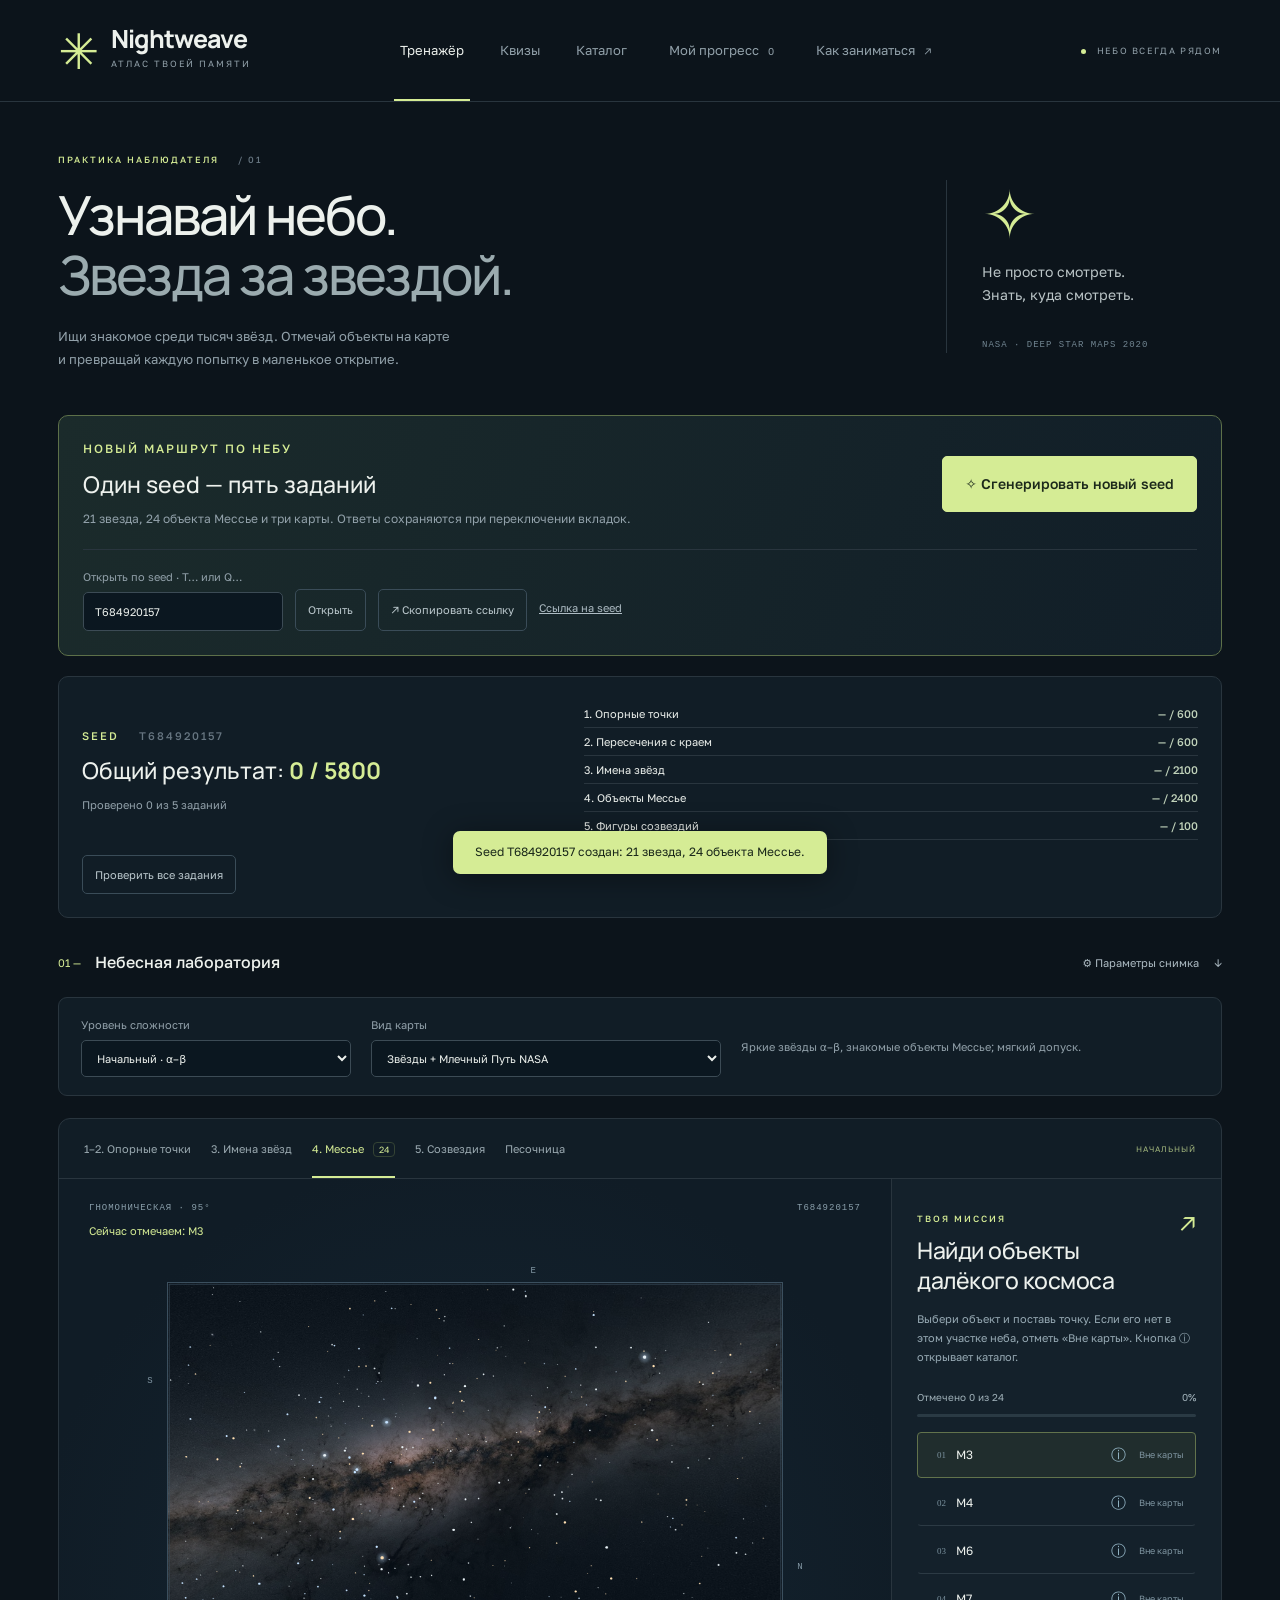
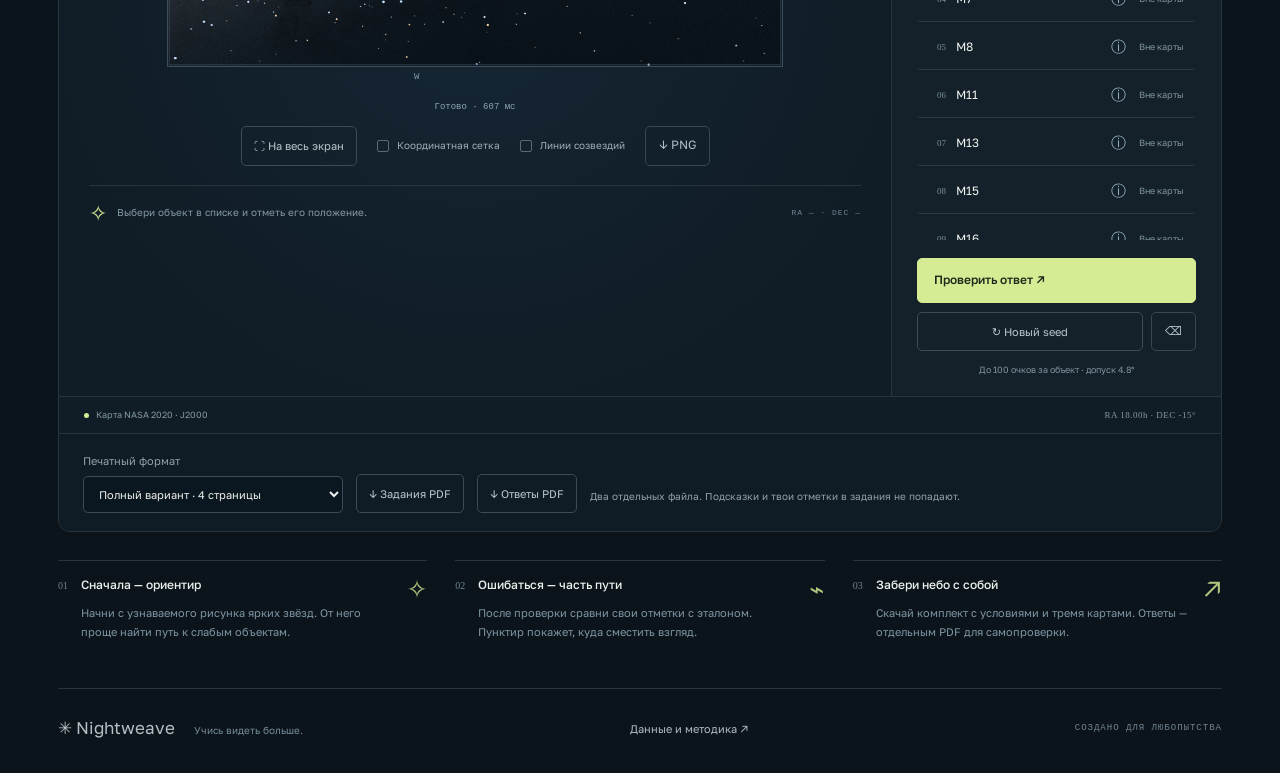
==== commit 143e71b7: "Add files via upload" ====
--- a/index.html
+++ b/index.html
@@ -9,8 +9,8 @@
       content="Интерактивный тренажёр звёздного неба. Объекты Мессье, звёзды, созвездия и печатные задания на карте NASA 2020."
     />
     <title>Nightweave — изучай небо</title>
-    <link rel="stylesheet" href="styles.css?v=6.1" />
-    <script type="module" src="app.js?v=6.1"></script>
+    <link rel="stylesheet" href="styles.css?v=7" />
+    <script type="module" src="app.js?v=7"></script>
   </head>
   <body>
     <header class="header">
--- a/styles.css
+++ b/styles.css
@@ -1896,7 +1896,7 @@
 .fullscreen-content { position: relative; flex: 1; min-height: 0; overflow: hidden; }
 .fullscreen-content > .lab-body { height: 100%; display: grid; grid-template-columns: minmax(0, 1fr) 340px; overflow: hidden; }
 .fullscreen-shell .map-column { padding: 12px 16px 0; display: flex; flex-direction: column; min-height: 0; }
-.fullscreen-map-viewport { flex: 1; min-width: 0; min-height: 0; overflow: auto; overscroll-behavior: contain; padding: 10px; display: grid; align-items: start; justify-items: start; scrollbar-width: thin; }
+.fullscreen-map-viewport { flex: 1; min-width: 0; min-height: 0; overflow: auto; overscroll-behavior: contain; touch-action: none; padding: 10px; display: grid; align-items: start; justify-items: start; scrollbar-width: thin; }
 .fullscreen-map-viewport > .map-stage { max-width: none; margin: 0 auto; flex: none; }
 .fullscreen-map-viewport > canvas { display: block; max-width: none !important; height: auto !important; margin: 0 auto !important; flex: none; }
 .fullscreen-shell .map-caption { min-height: 38px; }
@@ -1909,6 +1909,7 @@
 .fullscreen-shell #objects { display: block; }
 .fullscreen-zoom button[aria-pressed="true"] { color: var(--lime); border-color: var(--lime); }
 .fullscreen-map-viewport.is-panning canvas { cursor: grab !important; }
+.fullscreen-map-viewport.is-gesturing canvas { cursor: grabbing !important; }
 .fullscreen-shell .assignment-actions { background: #13212b; padding: 12px 0 0; }
 .fullscreen-settings { position: absolute; inset: 0 0 0 auto; z-index: 4; width: min(540px, 100%); overflow: auto; background: #12222d; border-left: 1px solid #546351; box-shadow: -12px 0 40px #0008; }
 .fullscreen-settings .settings { padding: 20px; margin: 0; border: none; }
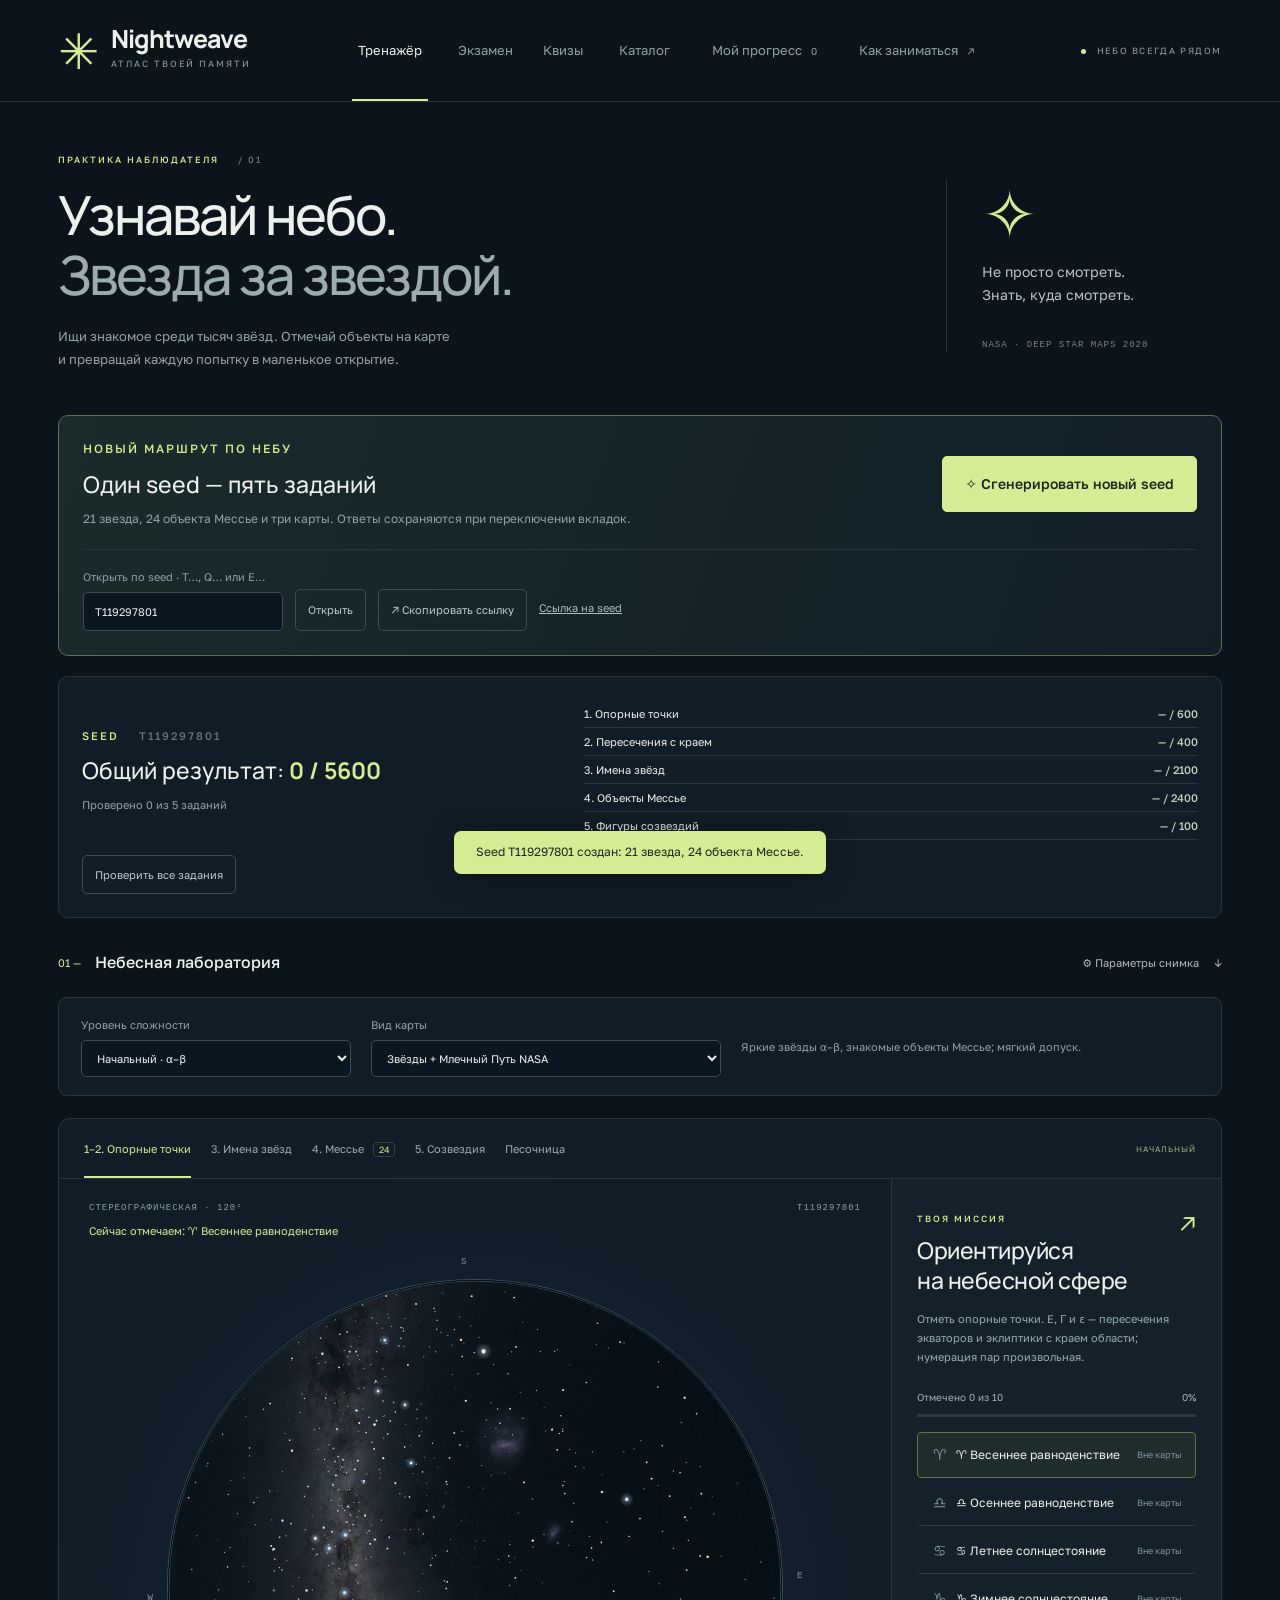
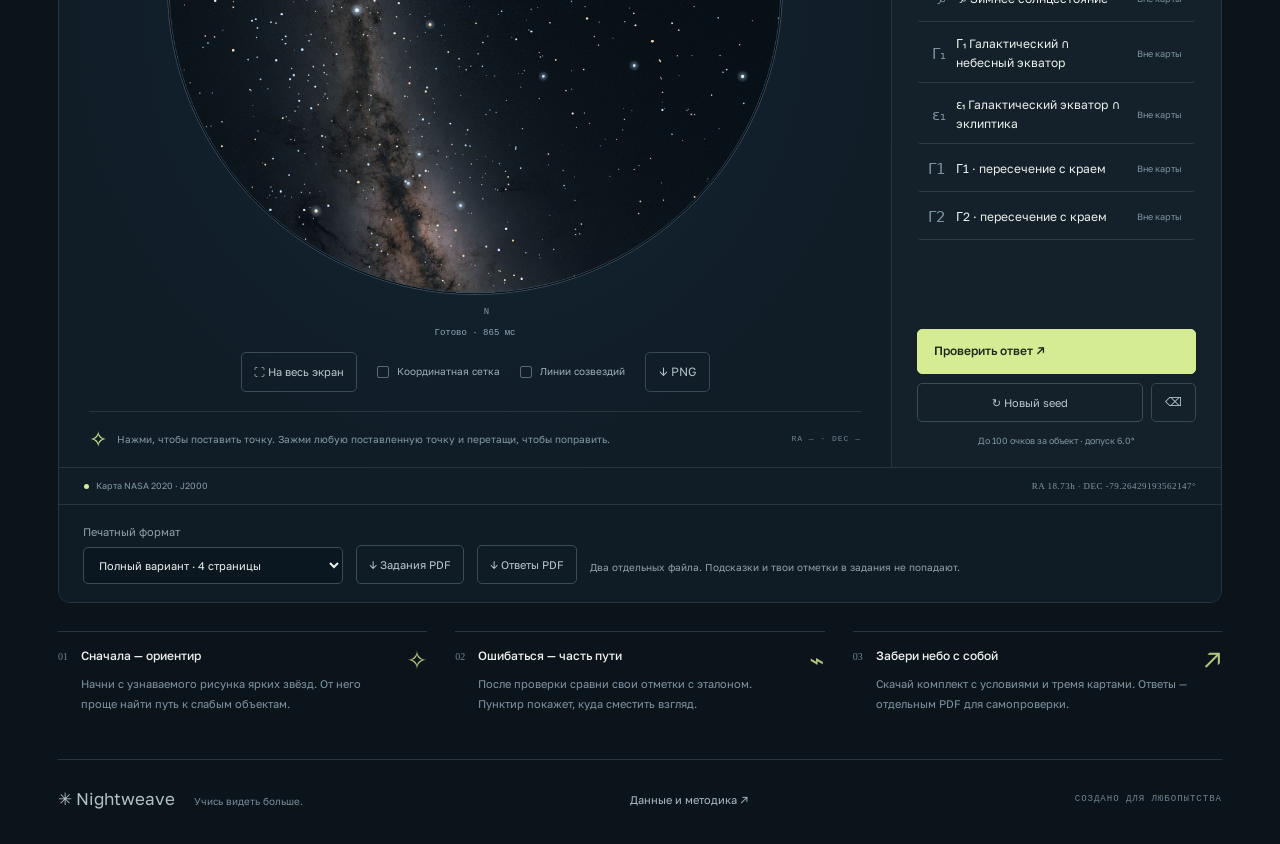
==== commit ef0dd074: "Add files via upload" ====
--- a/index.html
+++ b/index.html
@@ -9,8 +9,8 @@
       content="Интерактивный тренажёр звёздного неба. Объекты Мессье, звёзды, созвездия и печатные задания на карте NASA 2020."
     />
     <title>Nightweave — изучай небо</title>
-    <link rel="stylesheet" href="styles.css?v=7" />
-    <script type="module" src="app.js?v=7"></script>
+    <link rel="stylesheet" href="styles.css?v=9" />
+    <script type="module" src="app.js?v=9"></script>
   </head>
   <body>
     <header class="header">
@@ -20,6 +20,7 @@
       >
       <nav aria-label="Навигация">
         <button class="nav active" id="practice-nav">Тренажёр</button
+        ><a class="nav" href="exam.html">Экзамен</a
         ><a class="nav" href="quiz.html">Квизы</a
         ><button class="nav" id="catalog-nav">Каталог</button
         ><button class="nav" id="history-nav">
@@ -62,11 +63,11 @@
         </button>
         <div class="seed-controls">
           <label
-            >Открыть по seed · T… или Q…<input
+            >Открыть по seed · T…, Q… или E…<input
               id="variant-seed"
               inputmode="text"
               maxlength="14"
-              pattern="[TtQq]?[0-9]{1,12}"
+              pattern="[TtQqEe]?[0-9]{1,12}"
               value="T684920157" /></label
           ><button id="load-variant" class="secondary">Открыть</button
           ><button id="copy-variant" class="secondary">
@@ -254,6 +255,7 @@
         <div class="maps-settings">
           <fieldset class="map-settings">
             <legend>Карта 1 · Опорные точки</legend>
+<label class="checkbox map-center-mode"><input id="map-1-random-center" type="checkbox" checked> Случайный центр по seed</label>
             <label
               >Форма<select id="map-1-shape">
                 <option value="circle" selected>Круглая</option>
@@ -306,8 +308,10 @@
                 value="1"
             /></label>
           </fieldset>
-          <fieldset class="map-settings">
+          <fieldset class="map-settings linked-map" disabled>
             <legend>Карта 2 · Имена звёзд</legend>
+            <p class="fine">Совпадает с картой 1. Настройки меняются у карты 1.</p>
+<label class="checkbox map-center-mode"><input id="map-2-random-center" type="checkbox" checked> Случайный центр по seed</label>
             <label
               >Форма<select id="map-2-shape">
                 <option value="circle" selected>Круглая</option>
@@ -362,6 +366,7 @@
           </fieldset>
           <fieldset class="map-settings">
             <legend>Карта 3 · Мессье и созвездия</legend>
+<label class="checkbox map-center-mode"><input id="map-3-random-center" type="checkbox" checked> Случайный центр по seed</label>
             <label
               >Форма<select id="map-3-shape">
                 <option value="circle">Круглая</option>
@@ -465,11 +470,11 @@
       <section class="lab" aria-label="Тренажёр">
         <div class="lab-top">
           <div class="tabs" role="tablist" aria-label="Вид задания">
-            <button role="tab" aria-selected="false" data-mode="reference">
+            <button role="tab" aria-selected="true" data-mode="reference">
               1–2. Опорные точки</button
             ><button role="tab" aria-selected="false" data-mode="stars">
               3. Имена звёзд</button
-            ><button role="tab" aria-selected="true" data-mode="messier">
+            ><button role="tab" aria-selected="false" data-mode="messier">
               4. Мессье <span>24</span></button            ><button role="tab" aria-selected="false" data-mode="lines">
               5. Созвездия</button
             ><button role="tab" aria-selected="false" data-mode="sandbox">
--- a/styles.css
+++ b/styles.css
@@ -1,1947 +1,1967 @@
-@import url("https://fonts.googleapis.com/css2?family=Golos+Text:wght@400;450;500;550;600;650;700&family=Manrope:wght@400;500;600;650;700;750;800&display=swap");
-:root {
-  color-scheme: dark;
-  --bg: #0c141b;
-  --panel: #111d26;
-  --line: #29353e;
-  --text: #edf1ed;
-  --muted: #92a1aa;
-  --lime: #d5ec95;
-  --cyan: #8cc6d3;
-  --orange: #ffb480;
-  --font: "Golos Text", system-ui, sans-serif;
-}
-
-@font-face {
-  font-family: "Nightweave Symbols";
-  src: url("assets/symbols.ttf") format("truetype");
-  font-display: swap;
-}
-
-* {
-  box-sizing: border-box;
-}
-body {
-  margin: 0;
-  background: var(--bg);
-  color: var(--text);
-  font: 14px/1.55 var(--font);
-}
-button,
-input,
-select {
-  font: inherit;
-}
-button,
-a,
-input,
-select {
-  -webkit-tap-highlight-color: transparent;
-}
-button {
-  cursor: pointer;
-}
-button {
-  color: inherit;
-  border: 0;
-  background: none;
-}
-button:disabled {
-  opacity: 0.45;
-  cursor: wait;
-}
-a {
-  color: inherit;
-}
-button:focus-visible,
-a:focus-visible,
-canvas:focus-visible {
-  outline: 2px solid var(--lime);
-  outline-offset: 4px;
-}
-button:hover {
-  filter: brightness(1.15);
-}
-[hidden] {
-  display: none !important;
-}
-.header {
-  height: 102px;
-  max-width: 1440px;
-  margin: auto;
-  padding: 0 58px;
-  border-bottom: 1px solid var(--line);
-  display: flex;
-  align-items: center;
-  justify-content: space-between;
-  gap: 30px;
-}
-.brand {
-  display: flex;
-  text-decoration: none;
-  gap: 13px;
-  align-items: center;
-  font:
-    750 27px/1.1 Manrope,
-    var(--font);
-  letter-spacing: -1px;
-}
-.brand-mark {
-  color: var(--lime);
-  font-size: 49px;
-}
-.brand small {
-  display: block;
-  font: 9px/2.5 var(--font);
-  letter-spacing: 2px;
-  color: var(--muted);
-}
-nav {
-  display: flex;
-  gap: 30px;
-  height: 100%;
-}
-.nav {
-  position: relative;
-  font-size: 13px;
-  color: var(--muted);
-}
-.nav.active {
-  color: var(--text);
-}
-.nav.active:after {
-  content: "";
-  height: 2px;
-  background: var(--lime);
-  bottom: 0;
-  left: 0;
-  right: 0;
-  position: absolute;
-}
-.nav span {
-  margin-left: 6px;
-  font-size: 10px;
-}
-.header-note {
-  font-size: 9px;
-  letter-spacing: 1.6px;
-  color: var(--muted);
-  white-space: nowrap;
-}
-i.status-dot,
-.header-note i {
-  display: inline-block;
-  width: 5px;
-  height: 5px;
-  border-radius: 50%;
-  background: var(--lime);
-  margin-right: 7px;
-}
-main {
-  max-width: 1440px;
-  margin: auto;
-  padding: 0 58px;
-}
-.intro {
-  display: flex;
-  justify-content: space-between;
-  align-items: center;
-  padding: 51px 0 43px;
-}
-.eyebrow {
-  font-size: 9px;
-  letter-spacing: 2px;
-  font-weight: 500;
-  color: var(--lime);
-  margin: 0 0 17px;
-}
-.eyebrow span {
-  color: #667580;
-  margin-left: 15px;
-}
-h1 {
-  font:
-    500 54px/1.12 Manrope,
-    var(--font);
-  letter-spacing: -2px;
-  margin: 0 0 20px;
-}
-h1 em {
-  font-style: normal;
-  color: #9babaf;
-}
-.intro-copy {
-  color: var(--muted);
-  font-size: 13px;
-  line-height: 1.8;
-  margin: 0;
-}
-.intro-aside {
-  width: 250px;
-  border-left: 1px solid var(--line);
-  padding-left: 35px;
-  margin: 8px 26px 0 0;
-}
-.orbit-symbol {
-  color: var(--lime);
-  font-size: 66px;
-  line-height: 1;
-}
-.intro-aside p {
-  color: #bbc5c7;
-  font-size: 14px;
-  line-height: 1.7;
-  margin: 14px 0 24px;
-}
-.mono {
-  font:
-    9px/1.5 ui-monospace,
-    monospace;
-  letter-spacing: 1px;
-  color: #718591;
-}
-.workspace-heading {
-  display: flex;
-  justify-content: space-between;
-  align-items: center;
-  margin-bottom: 18px;
-}
-.workspace-heading > div {
-  display: flex;
-  align-items: center;
-  gap: 14px;
-}
-.section-index {
-  color: var(--lime);
-  font-size: 11px;
-}
-.workspace-heading h2 {
-  font-size: 16px;
-  font-weight: 500;
-  margin: 0;
-}
-.subtle {
-  color: #aebcc4;
-  font-size: 11px;
-  padding: 8px 0;
-}
-.subtle span {
-  margin-left: 12px;
-}
-.lab {
-  border: 1px solid var(--line);
-  border-radius: 12px;
-  overflow: hidden;
-  background: var(--panel);
-}
-.lab-top {
-  display: flex;
-  justify-content: space-between;
-  align-items: center;
-  gap: 14px;
-  border-bottom: 1px solid var(--line);
-  padding: 0 25px;
-}
-.tabs {
-  display: flex;
-  gap: 24px;
-}
-.tabs button {
-  position: relative;
-  font-size: 12px;
-  padding: 21px 0;
-  color: #9baab1;
-  white-space: nowrap;
-}
-.tabs button[aria-selected="true"] {
-  color: var(--lime);
-}
-.tabs button[aria-selected="true"]:after {
-  position: absolute;
-  content: "";
-  bottom: 0;
-  left: 0;
-  right: 0;
-  height: 2px;
-  background: var(--lime);
-}
-.tabs button span {
-  margin-left: 6px;
-  border: 1px solid #344334;
-  color: var(--lime);
-  padding: 1px 5px;
-  border-radius: 4px;
-  font-size: 9px;
-}
-.difficulty {
-  font-size: 8px;
-  letter-spacing: 1px;
-  color: #a1b57c;
-  white-space: nowrap;
-}
-.lab-body {
-  display: grid;
-  grid-template-columns: minmax(0, 1fr) 330px;
-}
-.map-column {
-  padding: 23px 30px 0;
-  background: radial-gradient(ellipse at center, #152633 0%, #101c26 75%);
-  min-width: 0;
-}
-.map-meta {
-  display: flex;
-  justify-content: space-between;
-  gap: 10px;
-  font:
-    9px/1.5 ui-monospace,
-    monospace;
-  letter-spacing: 1px;
-  color: #8ba0ac;
-}
-.map-stage {
-  position: relative;
-  width: min(100%, 670px);
-  margin: 12px auto 6px;
-  aspect-ratio: 1;
-}
-.map-stage canvas {
-  position: absolute;
-  inset: 4%;
-  width: 92%;
-  height: 92%;
-  border-radius: 50%;
-}
-#sky {
-  background: #050c13;
-  border: 1px solid #3b4f5e;
-  cursor: crosshair;
-  touch-action: none;
-}
-#marks {
-  pointer-events: none;
-}
-.compass {
-  position: absolute;
-  font:
-    9px ui-monospace,
-    monospace;
-  color: #8297a4;
-}
-.north {
-  top: 0;
-  left: 50%;
-}
-.south {
-  bottom: 0;
-  left: 50%;
-}
-.east {
-  left: 0;
-  top: 50%;
-}
-.west {
-  right: 0;
-  top: 50%;
-}
-.map-loading {
-  position: absolute;
-  inset: 40% 15%;
-  text-align: center;
-  color: var(--lime);
-  font-size: 14px;
-  pointer-events: none;
-}
-.map-toolbar {
-  display: flex;
-  align-items: center;
-  justify-content: center;
-  gap: 24px;
-  padding: 10px 0 19px;
-}
-.checkbox {
-  display: flex;
-  align-items: center;
-  gap: 8px;
-  font-size: 10px;
-  color: #9caeb8;
-  cursor: pointer;
-}
-.checkbox input {
-  appearance: none;
-  width: 12px;
-  height: 12px;
-  min-width: 12px;
-  border: 1px solid #596a72;
-  background: transparent;
-  border-radius: 2px;
-  margin: 0;
-  cursor: pointer;
-}
-.checkbox input:checked {
-  background: var(--lime);
-  border-color: var(--lime);
-  box-shadow: inset 0 0 0 2px var(--panel);
-}
-.map-caption {
-  border-top: 1px solid var(--line);
-  display: flex;
-  align-items: center;
-  gap: 10px;
-  min-height: 56px;
-}
-.map-caption p {
-  font-size: 10px;
-  color: #8499a6;
-  flex: 1;
-  margin: 0;
-}
-.tiny-star {
-  font-size: 22px;
-  color: var(--lime);
-}
-.map-caption .mono {
-  font-size: 8px;
-  white-space: nowrap;
-}
-.assignment {
-  border-left: 1px solid var(--line);
-  padding: 27px 25px 19px;
-  background: #14212b;
-  display: flex;
-  flex-direction: column;
-}
-.assignment-header {
-  position: relative;
-}
-.assignment-icon {
-  position: absolute;
-  right: 0;
-  top: 0;
-  color: var(--lime);
-  font-size: 23px;
-}
-.assignment-header h2 {
-  font:
-    500 23px/1.3 Manrope,
-    var(--font);
-  letter-spacing: -0.5px;
-  margin: 8px 0 13px;
-}
-.assignment-header p {
-  font-size: 11px;
-  line-height: 1.75;
-  color: #98abb5;
-  margin: 0;
-}
-.completion {
-  display: flex;
-  flex-wrap: wrap;
-  justify-content: space-between;
-  gap: 9px;
-  font-size: 10px;
-  color: #a0b1b9;
-  margin: 23px 0 13px;
-}
-.completion > div {
-  height: 3px;
-  background: #2a3a44;
-  width: 100%;
-  border-radius: 4px;
-  overflow: hidden;
-}
-.completion i {
-  display: block;
-  background: var(--lime);
-  height: 100%;
-  width: 0;
-  transition: width 0.2s;
-}
-.objects {
-  max-height: 410px;
-  overflow: auto;
-  scrollbar-width: thin;
-  scrollbar-color: #42515b transparent;
-}
-.object-row {
-  border: 1px solid transparent;
-  border-bottom-color: #2c3a44;
-  border-radius: 4px;
-  display: grid;
-  grid-template-columns: 1fr auto;
-  align-items: center;
-  gap: 2px;
-  padding: 2px 8px;
-  margin: 2px 0;
-}
-.object-row.selected {
-  border-color: #62734c;
-  background: #202d2d;
-}
-.object-select {
-  text-align: left;
-  padding: 8px 0;
-  display: flex;
-  gap: 10px;
-  align-items: center;
-  font-size: 12px;
-  min-width: 0;
-}
-.object-number {
-  font: 9px ui-monospace;
-  color: #7b929f;
-}
-.object-name {
-  overflow-wrap: anywhere;
-}
-.object-state {
-  font-size: 10px;
-  color: var(--lime);
-  margin-left: auto;
-}
-.absent {
-  font-size: 9px;
-  color: #7f95a1;
-  padding: 7px 3px;
-  white-space: nowrap;
-}
-.absent[aria-pressed="true"] {
-  color: var(--lime);
-}
-.bayer-answer {
-  grid-column: 1/-1;
-  font-size: 11px;
-  width: 100%;
-  padding: 6px 8px !important;
-  margin-bottom: 5px;
-  background: #0d1922 !important;
-}
-.assignment-actions {
-  margin-top: auto;
-  padding-top: 18px;
-}
-.primary {
-  background: var(--lime);
-  color: #1c291b;
-  border: 1px solid var(--lime);
-  border-radius: 5px;
-  padding: 12px 16px;
-  font-size: 12px;
-  font-weight: 550;
-  display: flex;
-  justify-content: space-between;
-  align-items: center;
-  gap: 12px;
-}
-.assignment-actions > .primary {
-  width: 100%;
-}
-.assignment-actions > div {
-  display: flex;
-  gap: 8px;
-  margin-top: 9px;
-}
-.secondary {
-  border: 1px solid #3a4c58;
-  border-radius: 5px;
-  padding: 10px 12px;
-  color: #bcc9ce;
-  font-size: 11px;
-}
-.assignment-actions .secondary {
-  flex: 1;
-}
-.icon-button {
-  border: 1px solid #354854;
-  border-radius: 5px;
-  padding: 8px 13px;
-  font-size: 12px;
-  color: #b0c1c9;
-}
-.assignment-actions p {
-  font-size: 9px;
-  text-align: center;
-  color: #7f949f;
-  margin: 12px 0 0;
-}
-.lab-footer {
-  border-top: 1px solid var(--line);
-  display: flex;
-  align-items: center;
-  gap: 22px;
-  padding: 11px 25px;
-  font-size: 9px;
-  color: #849aa6;
-}
-.lab-footer .footer-coords {
-  margin-left: auto;
-  font: 9px ui-monospace;
-  letter-spacing: 0.5px;
-}
-.lab-footer .subtle {
-  font-size: 10px;
-}
-.below {
-  display: grid;
-  grid-template-columns: repeat(3, 1fr);
-  margin-top: 28px;
-  margin-bottom: 46px;
-  gap: 28px;
-}
-.note-card {
-  display: flex;
-  gap: 13px;
-  padding-top: 15px;
-  border-top: 1px solid var(--line);
-}
-.note-number {
-  font: 10px ui-monospace;
-  color: #6d8593;
-  padding-top: 4px;
-}
-.note-card h3 {
-  font-size: 12px;
-  font-weight: 500;
-  margin: 0 0 9px;
-}
-.note-card p {
-  font-size: 11px;
-  line-height: 1.75;
-  color: #7f96a3;
-  margin: 0;
-}
-.note-card > span:last-child {
-  margin-left: auto;
-  color: #b0c67e;
-  font-size: 25px;
-  align-self: flex-start;
-  line-height: 1;
-}
-.page-footer {
-  padding: 23px 0 28px;
-  border-top: 1px solid var(--line);
-  display: flex;
-  justify-content: space-between;
-  align-items: center;
-  color: #b2c0c4;
-  font-size: 17px;
-}
-.page-footer small {
-  font-size: 10px;
-  margin-left: 15px;
-  color: #758d9a;
-}
-.settings {
-  padding: 25px;
-  background: var(--panel);
-  border: 1px solid var(--line);
-  border-radius: 10px;
-  margin-bottom: 20px;
-}
-.setting-header {
-  display: flex;
-  align-items: center;
-  justify-content: space-between;
-  margin-bottom: 22px;
-}
-.setting-header h3 {
-  margin: 0;
-  font-size: 16px;
-}
-.setting-header p {
-  color: var(--muted);
-  font-size: 11px;
-  margin: 5px 0;
-}
-.settings-grid {
-  display: grid;
-  grid-template-columns: repeat(4, minmax(0, 1fr));
-  gap: 16px;
-}
-.settings-grid label {
-  font-size: 11px;
-  color: var(--muted);
-  display: flex;
-  flex-direction: column;
-  gap: 7px;
-}
-input:not([type="checkbox"]),
-select {
-  border: 1px solid #3c4b55;
-  background: #0b1720;
-  border-radius: 5px;
-  padding: 10px 11px;
-  color: var(--text);
-  width: 100%;
-  min-width: 0;
-  outline: none;
-}
-input:focus,
-select:focus {
-  border-color: var(--lime);
-}
-.settings-bottom {
-  display: flex;
-  gap: 24px;
-  margin-top: 24px;
-  align-items: center;
-  flex-wrap: wrap;
-}
-.settings-bottom .primary {
-  margin-left: auto;
-}
-.fine {
-  font-size: 10px;
-  color: #8196a1;
-  margin-bottom: 0;
-}
-.results {
-  border: 1px solid #526444;
-  background: #182629;
-  border-radius: 10px;
-  padding: 26px;
-  margin-top: 22px;
-}
-.results-top {
-  display: flex;
-  align-items: center;
-  justify-content: space-between;
-  gap: 20px;
-}
-.score {
-  font:
-    500 38px Manrope,
-    var(--font);
-  color: var(--lime);
-}
-.results h3 {
-  margin: 0;
-  font-size: 18px;
-}
-.results p {
-  color: var(--muted);
-  font-size: 12px;
-}
-.legend {
-  display: flex;
-  gap: 16px;
-  font-size: 11px;
-  color: #acbcc5;
-}
-.legend .correct {
-  color: var(--lime);
-}
-.legend .user {
-  color: var(--orange);
-}
-table {
-  width: 100%;
-  border-collapse: collapse;
-  font-size: 12px;
-  margin: 18px 0;
-}
-th,
-td {
-  text-align: left;
-  padding: 9px 8px;
-  border-bottom: 1px solid var(--line);
-}
-th {
-  color: var(--muted);
-  font-weight: 400;
-}
-dialog {
-  background: #15232d;
-  color: var(--text);
-  border: 1px solid #475963;
-  border-radius: 12px;
-  padding: 35px;
-  max-width: 760px;
-  width: calc(100% - 30px);
-  max-height: 85vh;
-  overflow: auto;
-}
-dialog::backdrop {
-  background: #020910c9;
-  backdrop-filter: blur(5px);
-}
-.dialog-close {
-  float: right;
-  margin: -16px -16px 0 10px;
-}
-dialog h2 {
-  font: 500 27px Manrope;
-}
-dialog p,
-dialog li {
-  color: #acbec8;
-  line-height: 1.8;
-  font-size: 13px;
-}
-dialog a {
-  color: var(--lime);
-}
-dialog ol {
-  padding-left: 20px;
-}
-#toast {
-  position: fixed;
-  bottom: 26px;
-  left: 50%;
-  transform: translateX(-50%);
-  background: var(--lime);
-  color: #1a281a;
-  padding: 12px 22px;
-  border-radius: 7px;
-  z-index: 20;
-  box-shadow: 0 4px 30px #0006;
-  font-size: 12px;
-}
-#line-tools p {
-  font-size: 12px;
-  color: var(--muted);
-}
-.history-empty {
-  padding: 25px;
-  text-align: center;
-}
-@media (min-width: 1500px) {
-  main,
-  .header {
-    max-width: 1500px;
-  }
-  .map-stage {
-    max-width: 680px;
-  }
-  .assignment {
-    padding: 32px;
-  }
-  .lab-body {
-    grid-template-columns: minmax(0, 1fr) 365px;
-  }
-}
-@media (max-width: 1100px) {
-  main,
-  .header {
-    padding-left: 30px;
-    padding-right: 30px;
-  }
-  .header-note {
-    display: none;
-  }
-  .difficulty {
-    display: none;
-  }
-  .tabs {
-    gap: 21px;
-  }
-  .lab-body {
-    grid-template-columns: minmax(0, 1fr) 300px;
-  }
-  .map-column {
-    padding-left: 18px;
-    padding-right: 18px;
-  }
-  .map-toolbar {
-    gap: 12px;
-  }
-  .map-caption .mono {
-    display: none;
-  }
-  .assignment {
-    padding: 24px 20px;
-  }
-  .intro-aside {
-    margin-right: 0;
-  }
-  .lab-footer {
-    flex-wrap: wrap;
-    gap: 8px 22px;
-  }
-  .settings-grid {
-    grid-template-columns: repeat(3, minmax(0, 1fr));
-  }
-}
-@media (max-width: 760px) {
-  .header {
-    height: 80px;
-    padding: 0 20px;
-    gap: 15px;
-  }
-  .brand {
-    font-size: 23px;
-  }
-  .brand-mark {
-    font-size: 37px;
-  }
-  .brand small {
-    font-size: 7px;
-    letter-spacing: 1.5px;
-  }
-  nav {
-    gap: 18px;
-  }
-  .nav {
-    font-size: 11px;
-  }
-  #help-nav {
-    display: none;
-  }
-  main {
-    padding: 0 18px;
-  }
-  .intro {
-    padding: 35px 3px 30px;
-  }
-  h1 {
-    font-size: 39px;
-    letter-spacing: -1.5px;
-  }
-  .intro-aside {
-    display: none;
-  }
-  .intro-copy {
-    font-size: 12px;
-  }
-  .desktop {
-    display: none;
-  }
-  .workspace-heading h2 {
-    font-size: 13px;
-  }
-  .workspace-heading > div {
-    gap: 8px;
-  }
-  .workspace-heading .subtle {
-    font-size: 10px;
-  }
-  .lab-top {
-    padding: 0 15px;
-    overflow: auto;
-  }
-  .tabs {
-    gap: 20px;
-  }
-  .tabs button {
-    font-size: 11px;
-    padding: 17px 0;
-  }
-  .lab-body {
-    display: block;
-  }
-  .map-column {
-    padding: 16px 13px 0;
-  }
-  .map-meta {
-    font-size: 8px;
-  }
-  .map-stage {
-    max-width: 540px;
-    margin-top: 14px;
-  }
-  .map-toolbar {
-    gap: 20px;
-  }
-  .map-caption {
-    min-height: 50px;
-  }
-  .assignment {
-    border-left: 0;
-    border-top: 1px solid var(--line);
-    padding: 22px;
-  }
-  .assignment-header h2 br {
-    display: none;
-  }
-  .assignment-header h2 {
-    font-size: 22px;
-  }
-  .objects {
-    max-height: 360px;
-  }
-  .object-row {
-    padding: 3px 10px;
-  }
-  .object-select {
-    font-size: 13px;
-  }
-  .absent {
-    font-size: 11px;
-  }
-  .assignment-actions {
-    padding-top: 20px;
-  }
-  .assignment-actions .primary {
-    font-size: 13px;
-  }
-  .lab-footer {
-    padding: 12px 18px;
-    gap: 7px 18px;
-  }
-  .footer-coords {
-    display: none;
-  }
-  .below {
-    grid-template-columns: 1fr;
-    gap: 18px;
-    margin-bottom: 25px;
-  }
-  .note-card {
-    padding-top: 13px;
-  }
-  .note-card p {
-    font-size: 12px;
-  }
-  .page-footer {
-    flex-wrap: wrap;
-    gap: 10px;
-  }
-  .page-footer > .mono {
-    display: none;
-  }
-  .page-footer small {
-    display: none;
-  }
-  .settings-grid {
-    grid-template-columns: repeat(2, minmax(0, 1fr));
-  }
-  .settings {
-    padding: 18px;
-  }
-  .setting-header {
-    gap: 15px;
-    align-items: start;
-  }
-  .settings-bottom {
-    gap: 14px;
-  }
-  .settings-bottom .primary {
-    margin: 5px 0 0;
-    width: 100%;
-  }
-  .results {
-    padding: 20px;
-  }
-  .results-top {
-    align-items: start;
-  }
-  .score {
-    font-size: 29px;
-  }
-  .legend {
-    flex-wrap: wrap;
-  }
-  th,
-  td {
-    padding: 8px 4px;
-    font-size: 10px;
-  }
-}
-@media (prefers-reduced-motion: reduce) {
-  * {
-    transition: none !important;
-    scroll-behavior: auto !important;
-  }
-}
-
-.practice-controls {
-  display: grid;
-  grid-template-columns: minmax(190px, 1fr) minmax(220px, 1.3fr) 1.7fr;
-  gap: 20px;
-  align-items: center;
-  margin: 0 0 22px;
-  padding: 18px 22px;
-  border: 1px solid var(--line);
-  border-radius: 9px;
-  background: var(--panel);
-}
-.practice-controls label,
-.print-toolbar label,
-.tool-label,
-.atlas-search label,
-.finder-toolbar > label:not(.checkbox) {
-  display: flex;
-  flex-direction: column;
-  gap: 7px;
-  font-size: 11px;
-  color: var(--muted);
-}
-.practice-controls p {
-  font-size: 11px;
-  line-height: 1.8;
-  color: var(--muted);
-  margin: 0;
-}
-.extra-settings {
-  margin-top: 17px;
-}
-.render-status {
-  color: #8fa8b5;
-  font:
-    9px ui-monospace,
-    monospace;
-  text-align: center;
-  margin: 4px 0 0;
-  min-height: 14px;
-}
-.active-object {
-  font-size: 11px;
-  color: var(--lime);
-  min-height: 18px;
-  margin-top: 6px;
-}
-.tabs {
-  overflow: auto;
-  scrollbar-width: thin;
-  gap: 20px;
-}
-.lab-top {
-  min-width: 0;
-}
-.difficulty {
-  margin-left: 10px;
-}
-.tabs button {
-  font-size: 11px;
-}
-.object-row {
-  grid-template-columns: minmax(0, 1fr) auto auto;
-}
-.object-info {
-  font-size: 15px;
-  color: #94b5c5;
-  padding: 7px;
-  min-width: 32px;
-  min-height: 36px;
-  border-radius: 4px;
-}
-.object-info:hover {
-  background: #2b3a43;
-  color: var(--lime);
-}
-.tool-label {
-  margin-bottom: 12px;
-}
-.sandbox-buttons {
-  display: flex;
-  gap: 12px;
-  align-items: center;
-  margin: 12px 0 18px;
-}
-.sandbox-entries {
-  max-height: 260px;
-  overflow: auto;
-}
-.sandbox-entry {
-  display: flex;
-  gap: 8px;
-  margin: 9px 0;
-}
-.sandbox-entry input {
-  font-size: 12px;
-}
-.sandbox-entry button {
-  min-width: 36px;
-}
-.print-toolbar {
-  border-top: 1px solid var(--line);
-  padding: 18px 24px;
-  display: flex;
-  align-items: end;
-  flex-wrap: wrap;
-  gap: 13px;
-  background: #101c25;
-}
-.print-toolbar label {
-  min-width: 260px;
-}
-.print-toolbar p {
-  font-size: 10px;
-  color: var(--muted);
-  flex: 1;
-  margin: 0 0 8px;
-  min-width: 170px;
-}
-.table-scroll {
-  overflow: auto;
-}
-.atlas-search {
-  display: grid;
-  grid-template-columns: 1fr 1.6fr;
-  gap: 16px;
-  margin-bottom: 20px;
-}
-.atlas-list {
-  display: grid;
-  grid-template-columns: repeat(2, minmax(0, 1fr));
-  gap: 8px;
-  max-height: 50vh;
-  overflow: auto;
-  padding: 2px;
-}
-.atlas-item {
-  text-align: left;
-  padding: 14px;
-  border: 1px solid #334954;
-  border-radius: 6px;
-  background: #11202a;
-  display: flex;
-  flex-direction: column;
-  gap: 5px;
-}
-.atlas-item strong {
-  color: var(--lime);
-  font-size: 15px;
-}
-.atlas-item span {
-  font-size: 12px;
-  color: #b7c8cf;
-}
-.atlas-item small {
-  font-size: 10px;
-  color: #8ca6b4;
-}
-.object-facts {
-  display: grid;
-  grid-template-columns: 1fr 1fr;
-  gap: 14px;
-}
-.object-facts > div {
-  padding: 12px;
-  border: 1px solid var(--line);
-  border-radius: 5px;
-}
-.object-facts dt {
-  font-size: 10px;
-  color: var(--muted);
-  margin-bottom: 7px;
-}
-.object-facts dd {
-  margin: 0;
-  font-size: 13px;
-}
-.finder {
-  display: block;
-  width: min(100%, 600px);
-  height: auto;
-  aspect-ratio: 1;
-  margin: 22px auto;
-  border-radius: 50%;
-  background: #050d15;
-}
-.finder-toolbar {
-  display: flex;
-  align-items: center;
-  gap: 20px;
-  flex-wrap: wrap;
-}
-.finder-toolbar select {
-  padding: 6px 10px;
-}
-.finder-toolbar > label:not(.checkbox) {
-  min-width: 95px;
-}
-#sky {
-  touch-action: none;
-  user-select: none;
-  -webkit-user-select: none;
-}
-#line-tools .secondary {
-  width: 100%;
-}
-.brand {
-  white-space: nowrap;
-  font-size: 25px;
-}
-@media (max-width: 1100px) {
-  .header {
-    gap: 20px;
-  }
-  nav {
-    gap: 20px;
-  }
-  .practice-controls {
-    grid-template-columns: 1fr 1.2fr;
-  }
-  .practice-controls p {
-    grid-column: 1/-1;
-  }
-  .lab-top {
-    padding: 0 16px;
-  }
-  .tabs {
-    gap: 16px;
-  }
-  .tabs button {
-    font-size: 10px;
-  }
-}
-@media (max-width: 760px) {
-  .header {
-    height: auto;
-    min-height: 84px;
-    flex-wrap: wrap;
-    padding-top: 12px;
-    padding-bottom: 0;
-    gap: 0 15px;
-  }
-  .brand {
-    font-size: 23px;
-  }
-  .brand small {
-    display: none;
-  }
-  nav {
-    width: 100%;
-    height: 40px;
-    justify-content: space-between;
-    gap: 12px;
-  }
-  .nav {
-    font-size: 12px;
-  }
-  .header-note {
-    display: none;
-  }
-  .intro {
-    padding-top: 28px;
-  }
-  .practice-controls {
-    grid-template-columns: 1fr;
-    padding: 16px;
-    gap: 13px;
-  }
-  .practice-controls p {
-    font-size: 12px;
-  }
-  .practice-controls label,
-  .tool-label,
-  .print-toolbar label {
-    font-size: 12px;
-  }
-  .practice-controls select {
-    font-size: 14px;
-    min-height: 44px;
-  }
-  .settings-grid label {
-    font-size: 12px;
-  }
-  .settings-grid input,
-  .settings-grid select {
-    min-height: 44px;
-    font-size: 14px;
-  }
-  .lab-top {
-    padding: 0 12px;
-  }
-  .tabs {
-    gap: 19px;
-  }
-  .tabs button {
-    min-height: 48px;
-    font-size: 12px;
-  }
-  .difficulty {
-    display: none;
-  }
-  .map-meta {
-    font-size: 9px;
-  }
-  .map-toolbar {
-    flex-wrap: wrap;
-    gap: 8px 16px;
-  }
-  .map-toolbar .checkbox {
-    min-height: 38px;
-    font-size: 11px;
-  }
-  .map-toolbar input[type="checkbox"] {
-    width: 16px;
-    height: 16px;
-  }
-  .render-status {
-    font-size: 9px;
-  }
-  .object-row {
-    padding: 3px 7px;
-  }
-  .object-select {
-    min-height: 44px;
-  }
-  .absent {
-    min-height: 44px;
-    font-size: 11px;
-  }
-  .object-info {
-    min-height: 44px;
-    min-width: 38px;
-  }
-  .assignment {
-    padding: 20px;
-  }
-  .assignment-header p {
-    font-size: 13px;
-  }
-  .assignment-actions .primary,
-  .assignment-actions .secondary {
-    min-height: 46px;
-    font-size: 13px;
-  }
-  .assignment-actions p {
-    font-size: 11px;
-  }
-  .tool-label input,
-  .tool-label select,
-  .sandbox-entry input {
-    font-size: 16px;
-    min-height: 44px;
-  }
-  .sandbox-buttons button {
-    min-height: 44px;
-  }
-  .print-toolbar {
-    padding: 17px;
-    align-items: stretch;
-  }
-  .print-toolbar label {
-    min-width: 0;
-    width: 100%;
-  }
-  .print-toolbar select {
-    font-size: 13px;
-  }
-  .print-toolbar button {
-    min-height: 44px;
-    flex: 1;
-    font-size: 12px;
-  }
-  .print-toolbar p {
-    flex-basis: 100%;
-    font-size: 11px;
-    margin: 0;
-  }
-  .atlas-search {
-    grid-template-columns: 1fr;
-  }
-  .atlas-search input,
-  .atlas-search select {
-    font-size: 16px;
-    min-height: 44px;
-  }
-  .atlas-list {
-    grid-template-columns: 1fr;
-    max-height: 45vh;
-  }
-  .object-facts {
-    grid-template-columns: 1fr;
-  }
-  .finder-toolbar {
-    gap: 15px;
-  }
-  .finder-toolbar .checkbox {
-    font-size: 12px;
-    min-height: 44px;
-  }
-  .finder-toolbar select {
-    font-size: 16px;
-  }
-  dialog {
-    padding: 24px;
-  }
-  .dialog-close {
-    min-width: 40px;
-    min-height: 40px;
-    margin: -10px -10px 0 0;
-  }
-  .table-scroll th,
-  .table-scroll td {
-    font-size: 12px;
-  }
-  #toast {
-    width: calc(100% - 32px);
-    text-align: center;
-    bottom: 15px;
-  }
-}
-@media (min-width: 761px) and (max-width: 1024px) {
-  .lab-body {
-    display: block;
-  }
-  .assignment {
-    border-left: 0;
-    border-top: 1px solid var(--line);
-  }
-  #objects {
-    display: grid;
-    grid-template-columns: repeat(2, minmax(0, 1fr));
-    gap: 8px 20px;
-    max-height: 320px;
-  }
-  .map-stage {
-    max-width: 670px;
-  }
-}
-.nav[href] {
-  text-decoration: none;
-  display: flex;
-  align-items: center;
-}
-.variant-bar {
-  padding: 24px;
-  margin: 0 0 20px;
-  border: 1px solid #5d7049;
-  border-radius: 10px;
-  background: linear-gradient(110deg, #1b2b2b, #111e28);
-  display: grid;
-  grid-template-columns: 1fr auto;
-  gap: 20px;
-  align-items: center;
-}
-.variant-bar h2,
-.variant-summary h2 {
-  margin: 0 0 10px;
-  font:
-    500 23px Manrope,
-    system-ui,
-    sans-serif;
-}
-.variant-bar p {
-  margin: 0;
-  color: var(--muted);
-  font-size: 12px;
-}
-.variant-bar .eyebrow {
-  color: var(--lime);
-  margin-bottom: 10px;
-}
-.generate-primary {
-  min-height: 55px;
-  padding: 16px 22px;
-  font-size: 14px;
-  justify-content: center;
-}
-.seed-controls {
-  grid-column: 1/-1;
-  display: flex;
-  align-items: end;
-  gap: 12px;
-  flex-wrap: wrap;
-  padding-top: 18px;
-  border-top: 1px solid var(--line);
-}
-.seed-controls label {
-  font-size: 11px;
-  color: var(--muted);
-  display: flex;
-  flex-direction: column;
-  gap: 7px;
-}
-.seed-controls input {
-  width: 200px;
-}
-.seed-controls .subtle {
-  margin-bottom: 7px;
-}
-.variant-summary {
-  padding: 23px;
-  border: 1px solid var(--line);
-  border-radius: 10px;
-  margin-bottom: 28px;
-  display: grid;
-  grid-template-columns: 1fr 1.3fr;
-  gap: 15px 30px;
-  align-items: center;
-  background: var(--panel);
-}
-.variant-summary h2 strong {
-  color: var(--lime);
-  white-space: nowrap;
-}
-.variant-summary p {
-  font-size: 11px;
-  color: var(--muted);
-  margin: 0;
-}
-.variant-summary .eyebrow {
-  color: var(--lime);
-  margin-bottom: 10px;
-}
-#variant-scores > div {
-  display: flex;
-  justify-content: space-between;
-  gap: 15px;
-  font-size: 11px;
-  border-bottom: 1px solid var(--line);
-  padding: 5px 0;
-}
-#variant-scores strong {
-  white-space: nowrap;
-  font-weight: 500;
-  color: #c0d2ba;
-}
-.variant-summary > button {
-  justify-self: start;
-}
-.maps-settings {
-  display: grid;
-  grid-template-columns: repeat(3, minmax(0, 1fr));
-  gap: 15px;
-  margin-top: 22px;
-}
-.map-settings {
-  border: 1px solid #3c4c56;
-  border-radius: 6px;
-  padding: 14px;
-  display: grid;
-  grid-template-columns: repeat(2, minmax(0, 1fr));
-  gap: 12px;
-  min-width: 0;
-}
-.map-settings legend {
-  font-size: 11px;
-  color: var(--lime);
-  padding: 0 7px;
-}
-.map-settings label {
-  font-size: 10px;
-  color: var(--muted);
-  display: flex;
-  flex-direction: column;
-  gap: 6px;
-}
-.map-settings select,
-.map-settings input {
-  padding: 8px;
-  font-size: 11px;
-}
-.map-stage.rectangular canvas,
-#sky.rectangular {
-  border-radius: 0;
-}
-.map-stage.rectangular {
-  margin-top: 25px;
-  margin-bottom: 18px;
-}
-.map-stage.rectangular #sky {
-  border-radius: 0;
-}
-.quiz-main {
-  max-width: 1280px;
-}
-.quiz-main .intro {
-  padding-top: 40px;
-}
-.quiz-configuration h2 {
-  margin: 0;
-  font-size: 21px;
-}
-.quiz-types {
-  border: 1px solid var(--line);
-  padding: 20px;
-  margin-top: 25px;
-  border-radius: 6px;
-}
-.quiz-types legend {
-  font-size: 12px;
-  color: var(--lime);
-  padding: 0 8px;
-}
-#quiz-types {
-  display: grid;
-  grid-template-columns: repeat(2, minmax(0, 1fr));
-  gap: 14px;
-}
-#quiz-types label {
-  font-size: 12px;
-}
-.quiz-actions {
-  display: flex;
-  gap: 12px;
-  flex-wrap: wrap;
-  align-items: center;
-  margin-top: 25px;
-}
-.quiz-actions .primary {
-  min-height: 44px;
-}
-.quiz-run {
-  margin: 28px 0;
-  padding: 30px;
-  background: var(--panel);
-  border: 1px solid var(--line);
-  border-radius: 10px;
-}
-.quiz-progress {
-  display: flex;
-  justify-content: space-between;
-  gap: 15px;
-  flex-wrap: wrap;
-  font-size: 11px;
-  color: var(--muted);
-  border-bottom: 1px solid var(--line);
-  padding-bottom: 17px;
-  margin-bottom: 25px;
-}
-.quiz-run h2 {
-  font:
-    500 25px/1.5 Manrope,
-    system-ui,
-    sans-serif;
-  max-width: 850px;
-}
-#quiz-image {
-  width: min(100%, 600px);
-  height: auto;
-  display: block;
-  margin: 25px auto;
-}
-#quiz-options {
-  display: grid;
-  grid-template-columns: repeat(2, minmax(0, 1fr));
-  gap: 12px;
-  margin: 25px 0;
-}
-.quiz-choice {
-  padding: 15px;
-  text-align: left;
-  border: 1px solid #425663;
-  background: #14242f;
-  border-radius: 6px;
-  min-height: 50px;
-  font-size: 14px;
-}
-.quiz-choice.selected {
-  border-color: var(--lime);
-  background: #2b3a31;
-  color: var(--lime);
-}
-.quiz-choice:disabled {
-  opacity: 1;
-  cursor: default;
-}
-.quiz-pagination {
-  display: flex;
-  gap: 15px;
-  flex-wrap: wrap;
-  margin-top: 25px;
-}
-#quiz-feedback {
-  color: var(--lime);
-  font-size: 13px;
-}
-#quiz-text-label {
-  max-width: 600px;
-}
-#quiz-text {
-  font-size: 16px;
-}
-@media (max-width: 1000px) {
-  .maps-settings {
-    grid-template-columns: 1fr;
-  }
-  .map-settings {
-    grid-template-columns: repeat(3, minmax(0, 1fr));
-  }
-  .variant-bar {
-    grid-template-columns: 1fr;
-  }
-  .variant-bar > .primary {
-    justify-self: start;
-  }
-  .variant-summary {
-    grid-template-columns: 1fr;
-  }
-}
-@media (max-width: 760px) {
-  .variant-bar {
-    padding: 18px;
-    gap: 17px;
-  }
-  .variant-bar h2,
-  .variant-summary h2 {
-    font-size: 20px;
-  }
-  .variant-bar > .primary {
-    width: 100%;
-  }
-  .seed-controls {
-    gap: 10px;
-  }
-  .seed-controls label {
-    width: 100%;
-  }
-  .seed-controls input {
-    width: 100%;
-    font-size: 16px;
-  }
-  .seed-controls button {
-    min-height: 44px;
-  }
-  .variant-summary {
-    padding: 18px;
-  }
-  #variant-scores > div {
-    font-size: 12px;
-    padding: 7px 0;
-  }
-  .map-settings {
-    grid-template-columns: repeat(2, minmax(0, 1fr));
-  }
-  .map-settings input,
-  .map-settings select {
-    font-size: 14px;
-    min-height: 44px;
-  }
-  .header nav {
-    overflow: auto;
-    white-space: nowrap;
-    gap: 18px;
-  }
-  .header nav .nav {
-    flex-shrink: 0;
-  }
-  .quiz-run {
-    padding: 20px;
-  }
-  .quiz-run h2 {
-    font-size: 21px;
-  }
-  #quiz-types,
-  #quiz-options {
-    grid-template-columns: 1fr;
-  }
-  #quiz-types .checkbox {
-    min-height: 32px;
-  }
-  .quiz-pagination button {
-    min-height: 44px;
-    flex: 1;
-  }
-  .quiz-pagination button:last-child {
-    flex-basis: 100%;
-  }
-  .quiz-actions button {
-    min-height: 44px;
-  }
-  .quiz-actions .primary {
-    width: 100%;
-  }
-  .quiz-configuration .settings-grid {
-    grid-template-columns: 1fr;
-  }
-  .quiz-configuration input,
-  .quiz-configuration select {
-    font-size: 16px;
-  }
-  #quiz-types input[type="checkbox"] {
-    width: 16px;
-    height: 16px;
-  }
-}
-.quiz-configuration .settings-grid > .checkbox {
-  flex-direction: row;
-  align-items: center;
-  align-self: center;
-}
-.quiz-configuration input[type="checkbox"] {
-  width: 16px;
-  height: 16px;
-  min-width: 16px;
-  min-height: 16px;
-  flex: none;
-}
-.bayer-fields {
-  display: grid;
-  grid-template-columns: minmax(0, 1fr) minmax(0, 1fr);
-  gap: 10px;
-}
-.bayer-fields .bayer-constellation { grid-column: 1 / -1; }
-.bayer-fields input, .bayer-fields select, #sandbox-point, .sandbox-entry select {
-  width: 100%;
-  min-width: 0;
-  font: inherit;
-  font-size: 16px;
-}
-.sandbox-entry select { flex: 1; padding: 10px; background: #0c181f; color: var(--text); border: 1px solid #33444e; border-radius: 5px; }
-
-.map-toolbar { flex-wrap: wrap; gap: 12px 20px; }
-.map-toolbar > button, .finder-toolbar > button { min-height: 40px; }
-.object-select { min-height: 40px; }
-.object-info, .absent { align-self: center; }
-.object-number { min-width: 20px; text-align: right; font-variant-numeric: tabular-nums; }
-.settings-grid { align-items: end; }
-.seed-controls > button { min-height: 42px; }
-.finder-view { min-width: 0; }
-.fullscreen-shell {
-  position: fixed;
-  inset: 0;
-  z-index: 10000;
-  width: 100%;
-  height: 100dvh;
-  box-sizing: border-box;
-  display: flex;
-  flex-direction: column;
-  overflow: hidden;
-  background: #0c171f;
-  color: var(--text);
-  padding: env(safe-area-inset-top) env(safe-area-inset-right) env(safe-area-inset-bottom) env(safe-area-inset-left);
-}
-.fullscreen-toolbar { display: flex; align-items: center; flex-wrap: wrap; gap: 8px 14px; padding: 10px 16px; border-bottom: 1px solid var(--line); flex: none; }
-.fullscreen-title { margin-right: auto; font-size: 14px; }
-.fullscreen-toolbar button { min-height: 40px; padding: 8px 12px; border: 1px solid #435560; border-radius: 5px; font-size: 12px; white-space: nowrap; }
-.fullscreen-zoom { display: flex; align-items: center; gap: 6px; }
-.fullscreen-zoom output { width: 46px; text-align: center; font-size: 12px; font-variant-numeric: tabular-nums; }
-.fullscreen-navigation { flex: none; padding: 8px 16px; border-bottom: 1px solid var(--line); }
-.fullscreen-navigation .tabs { display: flex; flex-wrap: wrap; gap: 6px; }
-.fullscreen-navigation .tabs button { min-height: 38px; padding: 8px 12px; }
-.fullscreen-content { position: relative; flex: 1; min-height: 0; overflow: hidden; }
-.fullscreen-content > .lab-body { height: 100%; display: grid; grid-template-columns: minmax(0, 1fr) 340px; overflow: hidden; }
-.fullscreen-shell .map-column { padding: 12px 16px 0; display: flex; flex-direction: column; min-height: 0; }
-.fullscreen-map-viewport { flex: 1; min-width: 0; min-height: 0; overflow: auto; overscroll-behavior: contain; touch-action: none; padding: 10px; display: grid; align-items: start; justify-items: start; scrollbar-width: thin; }
-.fullscreen-map-viewport > .map-stage { max-width: none; margin: 0 auto; flex: none; }
-.fullscreen-map-viewport > canvas { display: block; max-width: none !important; height: auto !important; margin: 0 auto !important; flex: none; }
-.fullscreen-shell .map-caption { min-height: 38px; }
-.fullscreen-shell .render-status { margin: 2px 0; }
-.fullscreen-shell .map-toolbar { padding: 6px 0; }
-.fullscreen-shell .assignment { min-height: 0; padding: 16px; overflow: auto; border-left: 1px solid var(--line); }
-.fullscreen-shell .assignment-header h2 { font-size: 22px; margin: 10px 0; }
-.fullscreen-shell .assignment-header p { font-size: 11px; }
-.fullscreen-shell .objects { min-height: 100px; max-height: none; flex: 1; }
-.fullscreen-shell #objects { display: block; }
-.fullscreen-zoom button[aria-pressed="true"] { color: var(--lime); border-color: var(--lime); }
-.fullscreen-map-viewport.is-panning canvas { cursor: grab !important; }
-.fullscreen-map-viewport.is-gesturing canvas { cursor: grabbing !important; }
-.fullscreen-shell .assignment-actions { background: #13212b; padding: 12px 0 0; }
-.fullscreen-settings { position: absolute; inset: 0 0 0 auto; z-index: 4; width: min(540px, 100%); overflow: auto; background: #12222d; border-left: 1px solid #546351; box-shadow: -12px 0 40px #0008; }
-.fullscreen-settings .settings { padding: 20px; margin: 0; border: none; }
-.fullscreen-shell [data-map-expand] { display: none !important; }
-.fullscreen-content > .finder-view { height: 100%; display: flex; flex-direction: column; padding: 16px; }
-.fullscreen-content > #quiz-run { display: flex; flex-direction: column; gap: 8px; height: 100%; margin: 0; padding: 16px; overflow: auto; border: none; }
-.fullscreen-shell #quiz-question { font-size: 19px; margin: 0; }
-.fullscreen-shell #quiz-topic, .fullscreen-shell #quiz-feedback { margin: 0; }
-.fullscreen-shell #quiz-options { margin: 0; gap: 8px; }
-.fullscreen-shell .quiz-choice { padding: 10px 12px; }
-.fullscreen-shell .quiz-pagination { margin-top: 0; flex: none; }
-.fullscreen-shell #quiz-run > .fullscreen-map-viewport { min-height: 160px; }
-@media (max-width: 760px) {
-  .fullscreen-title { flex: 1; }
-  .fullscreen-toolbar { gap: 6px; padding: 6px 10px; }
-  .fullscreen-toolbar [data-close] { margin-left: auto; }
-  .fullscreen-zoom { order: 2; flex: 1 0 100%; justify-content: center; }
-  .fullscreen-navigation { padding: 4px 8px; }
-  .fullscreen-navigation .tabs { flex-wrap: nowrap; overflow-x: auto; }
-  .fullscreen-navigation .tabs button { flex: none; padding: 7px 10px; }
-  .fullscreen-content > .lab-body { grid-template-columns: minmax(0, 1fr); grid-template-rows: minmax(0, 1fr) minmax(0, 40%); }
-  .fullscreen-shell .map-column { padding: 6px 8px 0; }
-  .fullscreen-shell .map-caption, .fullscreen-shell .assignment-header p, .fullscreen-shell .assignment-icon, .fullscreen-shell .assignment-header .eyebrow { display: none; }
-  .fullscreen-shell .assignment { padding: 10px 14px; border-top: 1px solid var(--line); border-left: none; }
-  .fullscreen-shell .assignment-header h2 { font-size: 18px; margin: 0 0 8px; }
-  .fullscreen-shell .objects { min-height: 60px; max-height: 180px; }
-  .fullscreen-shell .assignment-actions { margin-top: 6px; padding-top: 6px; display: grid; grid-template-columns: minmax(0, 1fr) auto; gap: 8px; flex-shrink: 0; }
-  .fullscreen-shell .assignment-actions > div { margin-top: 0; }
-  .fullscreen-shell .assignment-actions #new-task, .fullscreen-shell .assignment-actions > p { display: none; }
-  .fullscreen-shell .map-toolbar { gap: 8px 12px; }
-  .fullscreen-shell .checkbox { font-size: 10px; }
-  .fullscreen-shell #quiz-options { grid-template-columns: repeat(2, minmax(0, 1fr)); }
-  .fullscreen-shell #quiz-run { padding: 10px; }
-  .fullscreen-shell .quiz-choice { font-size: 12px; padding: 8px; }
-}
+@import url("https://fonts.googleapis.com/css2?family=Golos+Text:wght@400;450;500;550;600;650;700&family=Manrope:wght@400;500;600;650;700;750;800&display=swap");
+:root {
+  color-scheme: dark;
+  --bg: #0c141b;
+  --panel: #111d26;
+  --line: #29353e;
+  --text: #edf1ed;
+  --muted: #92a1aa;
+  --lime: #d5ec95;
+  --cyan: #8cc6d3;
+  --orange: #ffb480;
+  --font: "Golos Text", system-ui, sans-serif;
+}
+
+@font-face {
+  font-family: "Nightweave Symbols";
+  src: url("assets/symbols.ttf") format("truetype");
+  font-display: swap;
+}
+
+* {
+  box-sizing: border-box;
+}
+body {
+  margin: 0;
+  background: var(--bg);
+  color: var(--text);
+  font: 14px/1.55 var(--font);
+}
+button,
+input,
+select {
+  font: inherit;
+}
+button,
+a,
+input,
+select {
+  -webkit-tap-highlight-color: transparent;
+}
+button {
+  cursor: pointer;
+}
+button {
+  color: inherit;
+  border: 0;
+  background: none;
+}
+button:disabled {
+  opacity: 0.45;
+  cursor: wait;
+}
+a {
+  color: inherit;
+}
+button:focus-visible,
+a:focus-visible,
+canvas:focus-visible {
+  outline: 2px solid var(--lime);
+  outline-offset: 4px;
+}
+button:hover {
+  filter: brightness(1.15);
+}
+[hidden] {
+  display: none !important;
+}
+.header {
+  height: 102px;
+  max-width: 1440px;
+  margin: auto;
+  padding: 0 58px;
+  border-bottom: 1px solid var(--line);
+  display: flex;
+  align-items: center;
+  justify-content: space-between;
+  gap: 30px;
+}
+.brand {
+  display: flex;
+  text-decoration: none;
+  gap: 13px;
+  align-items: center;
+  font:
+    750 27px/1.1 Manrope,
+    var(--font);
+  letter-spacing: -1px;
+}
+.brand-mark {
+  color: var(--lime);
+  font-size: 49px;
+}
+.brand small {
+  display: block;
+  font: 9px/2.5 var(--font);
+  letter-spacing: 2px;
+  color: var(--muted);
+}
+nav {
+  display: flex;
+  gap: 30px;
+  height: 100%;
+}
+.nav {
+  position: relative;
+  font-size: 13px;
+  color: var(--muted);
+}
+.nav.active {
+  color: var(--text);
+}
+.nav.active:after {
+  content: "";
+  height: 2px;
+  background: var(--lime);
+  bottom: 0;
+  left: 0;
+  right: 0;
+  position: absolute;
+}
+.nav span {
+  margin-left: 6px;
+  font-size: 10px;
+}
+.header-note {
+  font-size: 9px;
+  letter-spacing: 1.6px;
+  color: var(--muted);
+  white-space: nowrap;
+}
+i.status-dot,
+.header-note i {
+  display: inline-block;
+  width: 5px;
+  height: 5px;
+  border-radius: 50%;
+  background: var(--lime);
+  margin-right: 7px;
+}
+main {
+  max-width: 1440px;
+  margin: auto;
+  padding: 0 58px;
+}
+.intro {
+  display: flex;
+  justify-content: space-between;
+  align-items: center;
+  padding: 51px 0 43px;
+}
+.eyebrow {
+  font-size: 9px;
+  letter-spacing: 2px;
+  font-weight: 500;
+  color: var(--lime);
+  margin: 0 0 17px;
+}
+.eyebrow span {
+  color: #667580;
+  margin-left: 15px;
+}
+h1 {
+  font:
+    500 54px/1.12 Manrope,
+    var(--font);
+  letter-spacing: -2px;
+  margin: 0 0 20px;
+}
+h1 em {
+  font-style: normal;
+  color: #9babaf;
+}
+.intro-copy {
+  color: var(--muted);
+  font-size: 13px;
+  line-height: 1.8;
+  margin: 0;
+}
+.intro-aside {
+  width: 250px;
+  border-left: 1px solid var(--line);
+  padding-left: 35px;
+  margin: 8px 26px 0 0;
+}
+.orbit-symbol {
+  color: var(--lime);
+  font-size: 66px;
+  line-height: 1;
+}
+.intro-aside p {
+  color: #bbc5c7;
+  font-size: 14px;
+  line-height: 1.7;
+  margin: 14px 0 24px;
+}
+.mono {
+  font:
+    9px/1.5 ui-monospace,
+    monospace;
+  letter-spacing: 1px;
+  color: #718591;
+}
+.workspace-heading {
+  display: flex;
+  justify-content: space-between;
+  align-items: center;
+  margin-bottom: 18px;
+}
+.workspace-heading > div {
+  display: flex;
+  align-items: center;
+  gap: 14px;
+}
+.section-index {
+  color: var(--lime);
+  font-size: 11px;
+}
+.workspace-heading h2 {
+  font-size: 16px;
+  font-weight: 500;
+  margin: 0;
+}
+.subtle {
+  color: #aebcc4;
+  font-size: 11px;
+  padding: 8px 0;
+}
+.subtle span {
+  margin-left: 12px;
+}
+.lab {
+  border: 1px solid var(--line);
+  border-radius: 12px;
+  overflow: hidden;
+  background: var(--panel);
+}
+.lab-top {
+  display: flex;
+  justify-content: space-between;
+  align-items: center;
+  gap: 14px;
+  border-bottom: 1px solid var(--line);
+  padding: 0 25px;
+}
+.tabs {
+  display: flex;
+  gap: 24px;
+}
+.tabs button {
+  position: relative;
+  font-size: 12px;
+  padding: 21px 0;
+  color: #9baab1;
+  white-space: nowrap;
+}
+.tabs button[aria-selected="true"] {
+  color: var(--lime);
+}
+.tabs button[aria-selected="true"]:after {
+  position: absolute;
+  content: "";
+  bottom: 0;
+  left: 0;
+  right: 0;
+  height: 2px;
+  background: var(--lime);
+}
+.tabs button span {
+  margin-left: 6px;
+  border: 1px solid #344334;
+  color: var(--lime);
+  padding: 1px 5px;
+  border-radius: 4px;
+  font-size: 9px;
+}
+.difficulty {
+  font-size: 8px;
+  letter-spacing: 1px;
+  color: #a1b57c;
+  white-space: nowrap;
+}
+.lab-body {
+  display: grid;
+  grid-template-columns: minmax(0, 1fr) 330px;
+}
+.map-column {
+  padding: 23px 30px 0;
+  background: radial-gradient(ellipse at center, #152633 0%, #101c26 75%);
+  min-width: 0;
+}
+.map-meta {
+  display: flex;
+  justify-content: space-between;
+  gap: 10px;
+  font:
+    9px/1.5 ui-monospace,
+    monospace;
+  letter-spacing: 1px;
+  color: #8ba0ac;
+}
+.map-stage {
+  position: relative;
+  width: min(100%, 670px);
+  margin: 12px auto 6px;
+  aspect-ratio: 1;
+}
+.map-stage canvas {
+  position: absolute;
+  inset: 4%;
+  width: 92%;
+  height: 92%;
+  border-radius: 50%;
+}
+#sky {
+  background: #050c13;
+  border: 1px solid #3b4f5e;
+  cursor: crosshair;
+  touch-action: none;
+}
+#marks {
+  pointer-events: none;
+}
+.compass {
+  position: absolute;
+  font:
+    9px ui-monospace,
+    monospace;
+  color: #8297a4;
+}
+.north {
+  top: 0;
+  left: 50%;
+}
+.south {
+  bottom: 0;
+  left: 50%;
+}
+.east {
+  left: 0;
+  top: 50%;
+}
+.west {
+  right: 0;
+  top: 50%;
+}
+.map-loading {
+  position: absolute;
+  inset: 40% 15%;
+  text-align: center;
+  color: var(--lime);
+  font-size: 14px;
+  pointer-events: none;
+}
+.map-toolbar {
+  display: flex;
+  align-items: center;
+  justify-content: center;
+  gap: 24px;
+  padding: 10px 0 19px;
+}
+.checkbox {
+  display: flex;
+  align-items: center;
+  gap: 8px;
+  font-size: 10px;
+  color: #9caeb8;
+  cursor: pointer;
+}
+.checkbox input {
+  appearance: none;
+  width: 12px;
+  height: 12px;
+  min-width: 12px;
+  border: 1px solid #596a72;
+  background: transparent;
+  border-radius: 2px;
+  margin: 0;
+  cursor: pointer;
+}
+.checkbox input:checked {
+  background: var(--lime);
+  border-color: var(--lime);
+  box-shadow: inset 0 0 0 2px var(--panel);
+}
+.map-caption {
+  border-top: 1px solid var(--line);
+  display: flex;
+  align-items: center;
+  gap: 10px;
+  min-height: 56px;
+}
+.map-caption p {
+  font-size: 10px;
+  color: #8499a6;
+  flex: 1;
+  margin: 0;
+}
+.tiny-star {
+  font-size: 22px;
+  color: var(--lime);
+}
+.map-caption .mono {
+  font-size: 8px;
+  white-space: nowrap;
+}
+.assignment {
+  border-left: 1px solid var(--line);
+  padding: 27px 25px 19px;
+  background: #14212b;
+  display: flex;
+  flex-direction: column;
+}
+.assignment-header {
+  position: relative;
+}
+.assignment-icon {
+  position: absolute;
+  right: 0;
+  top: 0;
+  color: var(--lime);
+  font-size: 23px;
+}
+.assignment-header h2 {
+  font:
+    500 23px/1.3 Manrope,
+    var(--font);
+  letter-spacing: -0.5px;
+  margin: 8px 0 13px;
+}
+.assignment-header p {
+  font-size: 11px;
+  line-height: 1.75;
+  color: #98abb5;
+  margin: 0;
+}
+.completion {
+  display: flex;
+  flex-wrap: wrap;
+  justify-content: space-between;
+  gap: 9px;
+  font-size: 10px;
+  color: #a0b1b9;
+  margin: 23px 0 13px;
+}
+.completion > div {
+  height: 3px;
+  background: #2a3a44;
+  width: 100%;
+  border-radius: 4px;
+  overflow: hidden;
+}
+.completion i {
+  display: block;
+  background: var(--lime);
+  height: 100%;
+  width: 0;
+  transition: width 0.2s;
+}
+.objects {
+  max-height: 410px;
+  overflow: auto;
+  scrollbar-width: thin;
+  scrollbar-color: #42515b transparent;
+}
+.object-row {
+  border: 1px solid transparent;
+  border-bottom-color: #2c3a44;
+  border-radius: 4px;
+  display: grid;
+  grid-template-columns: 1fr auto;
+  align-items: center;
+  gap: 2px;
+  padding: 2px 8px;
+  margin: 2px 0;
+}
+.object-row.selected {
+  border-color: #62734c;
+  background: #202d2d;
+}
+.object-select {
+  text-align: left;
+  padding: 8px 0;
+  display: flex;
+  gap: 10px;
+  align-items: center;
+  font-size: 12px;
+  min-width: 0;
+}
+.object-number {
+  font: 9px ui-monospace;
+  color: #7b929f;
+}
+.object-name {
+  overflow-wrap: anywhere;
+}
+.object-state {
+  font-size: 10px;
+  color: var(--lime);
+  margin-left: auto;
+}
+.absent {
+  font-size: 9px;
+  color: #7f95a1;
+  padding: 7px 3px;
+  white-space: nowrap;
+}
+.absent[aria-pressed="true"] {
+  color: var(--lime);
+}
+.bayer-answer {
+  grid-column: 1/-1;
+  font-size: 11px;
+  width: 100%;
+  padding: 6px 8px !important;
+  margin-bottom: 5px;
+  background: #0d1922 !important;
+}
+.assignment-actions {
+  margin-top: auto;
+  padding-top: 18px;
+}
+.primary {
+  background: var(--lime);
+  color: #1c291b;
+  border: 1px solid var(--lime);
+  border-radius: 5px;
+  padding: 12px 16px;
+  font-size: 12px;
+  font-weight: 550;
+  display: flex;
+  justify-content: space-between;
+  align-items: center;
+  gap: 12px;
+}
+.assignment-actions > .primary {
+  width: 100%;
+}
+.assignment-actions > div {
+  display: flex;
+  gap: 8px;
+  margin-top: 9px;
+}
+.secondary {
+  border: 1px solid #3a4c58;
+  border-radius: 5px;
+  padding: 10px 12px;
+  color: #bcc9ce;
+  font-size: 11px;
+}
+.assignment-actions .secondary {
+  flex: 1;
+}
+.icon-button {
+  border: 1px solid #354854;
+  border-radius: 5px;
+  padding: 8px 13px;
+  font-size: 12px;
+  color: #b0c1c9;
+}
+.assignment-actions p {
+  font-size: 9px;
+  text-align: center;
+  color: #7f949f;
+  margin: 12px 0 0;
+}
+.lab-footer {
+  border-top: 1px solid var(--line);
+  display: flex;
+  align-items: center;
+  gap: 22px;
+  padding: 11px 25px;
+  font-size: 9px;
+  color: #849aa6;
+}
+.lab-footer .footer-coords {
+  margin-left: auto;
+  font: 9px ui-monospace;
+  letter-spacing: 0.5px;
+}
+.lab-footer .subtle {
+  font-size: 10px;
+}
+.below {
+  display: grid;
+  grid-template-columns: repeat(3, 1fr);
+  margin-top: 28px;
+  margin-bottom: 46px;
+  gap: 28px;
+}
+.note-card {
+  display: flex;
+  gap: 13px;
+  padding-top: 15px;
+  border-top: 1px solid var(--line);
+}
+.note-number {
+  font: 10px ui-monospace;
+  color: #6d8593;
+  padding-top: 4px;
+}
+.note-card h3 {
+  font-size: 12px;
+  font-weight: 500;
+  margin: 0 0 9px;
+}
+.note-card p {
+  font-size: 11px;
+  line-height: 1.75;
+  color: #7f96a3;
+  margin: 0;
+}
+.note-card > span:last-child {
+  margin-left: auto;
+  color: #b0c67e;
+  font-size: 25px;
+  align-self: flex-start;
+  line-height: 1;
+}
+.page-footer {
+  padding: 23px 0 28px;
+  border-top: 1px solid var(--line);
+  display: flex;
+  justify-content: space-between;
+  align-items: center;
+  color: #b2c0c4;
+  font-size: 17px;
+}
+.page-footer small {
+  font-size: 10px;
+  margin-left: 15px;
+  color: #758d9a;
+}
+.settings {
+  padding: 25px;
+  background: var(--panel);
+  border: 1px solid var(--line);
+  border-radius: 10px;
+  margin-bottom: 20px;
+}
+.setting-header {
+  display: flex;
+  align-items: center;
+  justify-content: space-between;
+  margin-bottom: 22px;
+}
+.setting-header h3 {
+  margin: 0;
+  font-size: 16px;
+}
+.setting-header p {
+  color: var(--muted);
+  font-size: 11px;
+  margin: 5px 0;
+}
+.settings-grid {
+  display: grid;
+  grid-template-columns: repeat(4, minmax(0, 1fr));
+  gap: 16px;
+}
+.settings-grid label {
+  font-size: 11px;
+  color: var(--muted);
+  display: flex;
+  flex-direction: column;
+  gap: 7px;
+}
+input:not([type="checkbox"]),
+select {
+  border: 1px solid #3c4b55;
+  background: #0b1720;
+  border-radius: 5px;
+  padding: 10px 11px;
+  color: var(--text);
+  width: 100%;
+  min-width: 0;
+  outline: none;
+}
+input:focus,
+select:focus {
+  border-color: var(--lime);
+}
+.settings-bottom {
+  display: flex;
+  gap: 24px;
+  margin-top: 24px;
+  align-items: center;
+  flex-wrap: wrap;
+}
+.settings-bottom .primary {
+  margin-left: auto;
+}
+.fine {
+  font-size: 10px;
+  color: #8196a1;
+  margin-bottom: 0;
+}
+.results {
+  border: 1px solid #526444;
+  background: #182629;
+  border-radius: 10px;
+  padding: 26px;
+  margin-top: 22px;
+}
+.results-top {
+  display: flex;
+  align-items: center;
+  justify-content: space-between;
+  gap: 20px;
+}
+.score {
+  font:
+    500 38px Manrope,
+    var(--font);
+  color: var(--lime);
+}
+.results h3 {
+  margin: 0;
+  font-size: 18px;
+}
+.results p {
+  color: var(--muted);
+  font-size: 12px;
+}
+.legend {
+  display: flex;
+  gap: 16px;
+  font-size: 11px;
+  color: #acbcc5;
+}
+.legend .correct {
+  color: var(--lime);
+}
+.legend .user {
+  color: var(--orange);
+}
+table {
+  width: 100%;
+  border-collapse: collapse;
+  font-size: 12px;
+  margin: 18px 0;
+}
+th,
+td {
+  text-align: left;
+  padding: 9px 8px;
+  border-bottom: 1px solid var(--line);
+}
+th {
+  color: var(--muted);
+  font-weight: 400;
+}
+dialog {
+  background: #15232d;
+  color: var(--text);
+  border: 1px solid #475963;
+  border-radius: 12px;
+  padding: 35px;
+  max-width: 760px;
+  width: calc(100% - 30px);
+  max-height: 85vh;
+  overflow: auto;
+}
+dialog::backdrop {
+  background: #020910c9;
+  backdrop-filter: blur(5px);
+}
+.dialog-close {
+  float: right;
+  margin: -16px -16px 0 10px;
+}
+dialog h2 {
+  font: 500 27px Manrope;
+}
+dialog p,
+dialog li {
+  color: #acbec8;
+  line-height: 1.8;
+  font-size: 13px;
+}
+dialog a {
+  color: var(--lime);
+}
+dialog ol {
+  padding-left: 20px;
+}
+#toast {
+  position: fixed;
+  bottom: 26px;
+  left: 50%;
+  transform: translateX(-50%);
+  background: var(--lime);
+  color: #1a281a;
+  padding: 12px 22px;
+  border-radius: 7px;
+  z-index: 20;
+  box-shadow: 0 4px 30px #0006;
+  font-size: 12px;
+}
+#line-tools p {
+  font-size: 12px;
+  color: var(--muted);
+}
+.history-empty {
+  padding: 25px;
+  text-align: center;
+}
+@media (min-width: 1500px) {
+  main,
+  .header {
+    max-width: 1500px;
+  }
+  .map-stage {
+    max-width: 680px;
+  }
+  .assignment {
+    padding: 32px;
+  }
+  .lab-body {
+    grid-template-columns: minmax(0, 1fr) 365px;
+  }
+}
+@media (max-width: 1100px) {
+  main,
+  .header {
+    padding-left: 30px;
+    padding-right: 30px;
+  }
+  .header-note {
+    display: none;
+  }
+  .difficulty {
+    display: none;
+  }
+  .tabs {
+    gap: 21px;
+  }
+  .lab-body {
+    grid-template-columns: minmax(0, 1fr) 300px;
+  }
+  .map-column {
+    padding-left: 18px;
+    padding-right: 18px;
+  }
+  .map-toolbar {
+    gap: 12px;
+  }
+  .map-caption .mono {
+    display: none;
+  }
+  .assignment {
+    padding: 24px 20px;
+  }
+  .intro-aside {
+    margin-right: 0;
+  }
+  .lab-footer {
+    flex-wrap: wrap;
+    gap: 8px 22px;
+  }
+  .settings-grid {
+    grid-template-columns: repeat(3, minmax(0, 1fr));
+  }
+}
+@media (max-width: 760px) {
+  .header {
+    height: 80px;
+    padding: 0 20px;
+    gap: 15px;
+  }
+  .brand {
+    font-size: 23px;
+  }
+  .brand-mark {
+    font-size: 37px;
+  }
+  .brand small {
+    font-size: 7px;
+    letter-spacing: 1.5px;
+  }
+  nav {
+    gap: 18px;
+  }
+  .nav {
+    font-size: 11px;
+  }
+  #help-nav {
+    display: none;
+  }
+  main {
+    padding: 0 18px;
+  }
+  .intro {
+    padding: 35px 3px 30px;
+  }
+  h1 {
+    font-size: 39px;
+    letter-spacing: -1.5px;
+  }
+  .intro-aside {
+    display: none;
+  }
+  .intro-copy {
+    font-size: 12px;
+  }
+  .desktop {
+    display: none;
+  }
+  .workspace-heading h2 {
+    font-size: 13px;
+  }
+  .workspace-heading > div {
+    gap: 8px;
+  }
+  .workspace-heading .subtle {
+    font-size: 10px;
+  }
+  .lab-top {
+    padding: 0 15px;
+    overflow: auto;
+  }
+  .tabs {
+    gap: 20px;
+  }
+  .tabs button {
+    font-size: 11px;
+    padding: 17px 0;
+  }
+  .lab-body {
+    display: block;
+  }
+  .map-column {
+    padding: 16px 13px 0;
+  }
+  .map-meta {
+    font-size: 8px;
+  }
+  .map-stage {
+    max-width: 540px;
+    margin-top: 14px;
+  }
+  .map-toolbar {
+    gap: 20px;
+  }
+  .map-caption {
+    min-height: 50px;
+  }
+  .assignment {
+    border-left: 0;
+    border-top: 1px solid var(--line);
+    padding: 22px;
+  }
+  .assignment-header h2 br {
+    display: none;
+  }
+  .assignment-header h2 {
+    font-size: 22px;
+  }
+  .objects {
+    max-height: 360px;
+  }
+  .object-row {
+    padding: 3px 10px;
+  }
+  .object-select {
+    font-size: 13px;
+  }
+  .absent {
+    font-size: 11px;
+  }
+  .assignment-actions {
+    padding-top: 20px;
+  }
+  .assignment-actions .primary {
+    font-size: 13px;
+  }
+  .lab-footer {
+    padding: 12px 18px;
+    gap: 7px 18px;
+  }
+  .footer-coords {
+    display: none;
+  }
+  .below {
+    grid-template-columns: 1fr;
+    gap: 18px;
+    margin-bottom: 25px;
+  }
+  .note-card {
+    padding-top: 13px;
+  }
+  .note-card p {
+    font-size: 12px;
+  }
+  .page-footer {
+    flex-wrap: wrap;
+    gap: 10px;
+  }
+  .page-footer > .mono {
+    display: none;
+  }
+  .page-footer small {
+    display: none;
+  }
+  .settings-grid {
+    grid-template-columns: repeat(2, minmax(0, 1fr));
+  }
+  .settings {
+    padding: 18px;
+  }
+  .setting-header {
+    gap: 15px;
+    align-items: start;
+  }
+  .settings-bottom {
+    gap: 14px;
+  }
+  .settings-bottom .primary {
+    margin: 5px 0 0;
+    width: 100%;
+  }
+  .results {
+    padding: 20px;
+  }
+  .results-top {
+    align-items: start;
+  }
+  .score {
+    font-size: 29px;
+  }
+  .legend {
+    flex-wrap: wrap;
+  }
+  th,
+  td {
+    padding: 8px 4px;
+    font-size: 10px;
+  }
+}
+@media (prefers-reduced-motion: reduce) {
+  * {
+    transition: none !important;
+    scroll-behavior: auto !important;
+  }
+}
+
+.practice-controls {
+  display: grid;
+  grid-template-columns: minmax(190px, 1fr) minmax(220px, 1.3fr) 1.7fr;
+  gap: 20px;
+  align-items: center;
+  margin: 0 0 22px;
+  padding: 18px 22px;
+  border: 1px solid var(--line);
+  border-radius: 9px;
+  background: var(--panel);
+}
+.practice-controls label,
+.print-toolbar label,
+.tool-label,
+.atlas-search label,
+.finder-toolbar > label:not(.checkbox) {
+  display: flex;
+  flex-direction: column;
+  gap: 7px;
+  font-size: 11px;
+  color: var(--muted);
+}
+.practice-controls p {
+  font-size: 11px;
+  line-height: 1.8;
+  color: var(--muted);
+  margin: 0;
+}
+.extra-settings {
+  margin-top: 17px;
+}
+.render-status {
+  color: #8fa8b5;
+  font:
+    9px ui-monospace,
+    monospace;
+  text-align: center;
+  margin: 4px 0 0;
+  min-height: 14px;
+}
+.active-object {
+  font-size: 11px;
+  color: var(--lime);
+  min-height: 18px;
+  margin-top: 6px;
+}
+.tabs {
+  overflow: auto;
+  scrollbar-width: thin;
+  gap: 20px;
+}
+.lab-top {
+  min-width: 0;
+}
+.difficulty {
+  margin-left: 10px;
+}
+.tabs button {
+  font-size: 11px;
+}
+.object-row {
+  grid-template-columns: minmax(0, 1fr) auto auto;
+}
+.object-info {
+  font-size: 15px;
+  color: #94b5c5;
+  padding: 7px;
+  min-width: 32px;
+  min-height: 36px;
+  border-radius: 4px;
+}
+.object-info:hover {
+  background: #2b3a43;
+  color: var(--lime);
+}
+.tool-label {
+  margin-bottom: 12px;
+}
+.sandbox-buttons {
+  display: flex;
+  gap: 12px;
+  align-items: center;
+  margin: 12px 0 18px;
+}
+.sandbox-entries {
+  max-height: 260px;
+  overflow: auto;
+}
+.sandbox-entry {
+  display: flex;
+  gap: 8px;
+  margin: 9px 0;
+}
+.sandbox-entry input {
+  font-size: 12px;
+}
+.sandbox-entry button {
+  min-width: 36px;
+}
+.print-toolbar {
+  border-top: 1px solid var(--line);
+  padding: 18px 24px;
+  display: flex;
+  align-items: end;
+  flex-wrap: wrap;
+  gap: 13px;
+  background: #101c25;
+}
+.print-toolbar label {
+  min-width: 260px;
+}
+.print-toolbar p {
+  font-size: 10px;
+  color: var(--muted);
+  flex: 1;
+  margin: 0 0 8px;
+  min-width: 170px;
+}
+.table-scroll {
+  overflow: auto;
+}
+.atlas-search {
+  display: grid;
+  grid-template-columns: 1fr 1.6fr;
+  gap: 16px;
+  margin-bottom: 20px;
+}
+.atlas-list {
+  display: grid;
+  grid-template-columns: repeat(2, minmax(0, 1fr));
+  gap: 8px;
+  max-height: 50vh;
+  overflow: auto;
+  padding: 2px;
+}
+.atlas-item {
+  text-align: left;
+  padding: 14px;
+  border: 1px solid #334954;
+  border-radius: 6px;
+  background: #11202a;
+  display: flex;
+  flex-direction: column;
+  gap: 5px;
+}
+.atlas-item strong {
+  color: var(--lime);
+  font-size: 15px;
+}
+.atlas-item span {
+  font-size: 12px;
+  color: #b7c8cf;
+}
+.atlas-item small {
+  font-size: 10px;
+  color: #8ca6b4;
+}
+.object-facts {
+  display: grid;
+  grid-template-columns: 1fr 1fr;
+  gap: 14px;
+}
+.object-facts > div {
+  padding: 12px;
+  border: 1px solid var(--line);
+  border-radius: 5px;
+}
+.object-facts dt {
+  font-size: 10px;
+  color: var(--muted);
+  margin-bottom: 7px;
+}
+.object-facts dd {
+  margin: 0;
+  font-size: 13px;
+}
+.finder {
+  display: block;
+  width: min(100%, 600px);
+  height: auto;
+  aspect-ratio: 1;
+  margin: 22px auto;
+  border-radius: 50%;
+  background: #050d15;
+}
+.finder-toolbar {
+  display: flex;
+  align-items: center;
+  gap: 20px;
+  flex-wrap: wrap;
+}
+.finder-toolbar select {
+  padding: 6px 10px;
+}
+.finder-toolbar > label:not(.checkbox) {
+  min-width: 95px;
+}
+#sky {
+  touch-action: none;
+  user-select: none;
+  -webkit-user-select: none;
+}
+#line-tools .secondary {
+  width: 100%;
+}
+.brand {
+  white-space: nowrap;
+  font-size: 25px;
+}
+@media (max-width: 1100px) {
+  .header {
+    gap: 20px;
+  }
+  nav {
+    gap: 20px;
+  }
+  .practice-controls {
+    grid-template-columns: 1fr 1.2fr;
+  }
+  .practice-controls p {
+    grid-column: 1/-1;
+  }
+  .lab-top {
+    padding: 0 16px;
+  }
+  .tabs {
+    gap: 16px;
+  }
+  .tabs button {
+    font-size: 10px;
+  }
+}
+@media (max-width: 760px) {
+  .header {
+    height: auto;
+    min-height: 84px;
+    flex-wrap: wrap;
+    padding-top: 12px;
+    padding-bottom: 0;
+    gap: 0 15px;
+  }
+  .brand {
+    font-size: 23px;
+  }
+  .brand small {
+    display: none;
+  }
+  nav {
+    width: 100%;
+    height: 40px;
+    justify-content: space-between;
+    gap: 12px;
+  }
+  .nav {
+    font-size: 12px;
+  }
+  .header-note {
+    display: none;
+  }
+  .intro {
+    padding-top: 28px;
+  }
+  .practice-controls {
+    grid-template-columns: 1fr;
+    padding: 16px;
+    gap: 13px;
+  }
+  .practice-controls p {
+    font-size: 12px;
+  }
+  .practice-controls label,
+  .tool-label,
+  .print-toolbar label {
+    font-size: 12px;
+  }
+  .practice-controls select {
+    font-size: 14px;
+    min-height: 44px;
+  }
+  .settings-grid label {
+    font-size: 12px;
+  }
+  .settings-grid input,
+  .settings-grid select {
+    min-height: 44px;
+    font-size: 14px;
+  }
+  .lab-top {
+    padding: 0 12px;
+  }
+  .tabs {
+    gap: 19px;
+  }
+  .tabs button {
+    min-height: 48px;
+    font-size: 12px;
+  }
+  .difficulty {
+    display: none;
+  }
+  .map-meta {
+    font-size: 9px;
+  }
+  .map-toolbar {
+    flex-wrap: wrap;
+    gap: 8px 16px;
+  }
+  .map-toolbar .checkbox {
+    min-height: 38px;
+    font-size: 11px;
+  }
+  .map-toolbar input[type="checkbox"] {
+    width: 16px;
+    height: 16px;
+  }
+  .render-status {
+    font-size: 9px;
+  }
+  .object-row {
+    padding: 3px 7px;
+  }
+  .object-select {
+    min-height: 44px;
+  }
+  .absent {
+    min-height: 44px;
+    font-size: 11px;
+  }
+  .object-info {
+    min-height: 44px;
+    min-width: 38px;
+  }
+  .assignment {
+    padding: 20px;
+  }
+  .assignment-header p {
+    font-size: 13px;
+  }
+  .assignment-actions .primary,
+  .assignment-actions .secondary {
+    min-height: 46px;
+    font-size: 13px;
+  }
+  .assignment-actions p {
+    font-size: 11px;
+  }
+  .tool-label input,
+  .tool-label select,
+  .sandbox-entry input {
+    font-size: 16px;
+    min-height: 44px;
+  }
+  .sandbox-buttons button {
+    min-height: 44px;
+  }
+  .print-toolbar {
+    padding: 17px;
+    align-items: stretch;
+  }
+  .print-toolbar label {
+    min-width: 0;
+    width: 100%;
+  }
+  .print-toolbar select {
+    font-size: 13px;
+  }
+  .print-toolbar button {
+    min-height: 44px;
+    flex: 1;
+    font-size: 12px;
+  }
+  .print-toolbar p {
+    flex-basis: 100%;
+    font-size: 11px;
+    margin: 0;
+  }
+  .atlas-search {
+    grid-template-columns: 1fr;
+  }
+  .atlas-search input,
+  .atlas-search select {
+    font-size: 16px;
+    min-height: 44px;
+  }
+  .atlas-list {
+    grid-template-columns: 1fr;
+    max-height: 45vh;
+  }
+  .object-facts {
+    grid-template-columns: 1fr;
+  }
+  .finder-toolbar {
+    gap: 15px;
+  }
+  .finder-toolbar .checkbox {
+    font-size: 12px;
+    min-height: 44px;
+  }
+  .finder-toolbar select {
+    font-size: 16px;
+  }
+  dialog {
+    padding: 24px;
+  }
+  .dialog-close {
+    min-width: 40px;
+    min-height: 40px;
+    margin: -10px -10px 0 0;
+  }
+  .table-scroll th,
+  .table-scroll td {
+    font-size: 12px;
+  }
+  #toast {
+    width: calc(100% - 32px);
+    text-align: center;
+    bottom: 15px;
+  }
+}
+@media (min-width: 761px) and (max-width: 1024px) {
+  .lab-body {
+    display: block;
+  }
+  .assignment {
+    border-left: 0;
+    border-top: 1px solid var(--line);
+  }
+  #objects {
+    display: grid;
+    grid-template-columns: repeat(2, minmax(0, 1fr));
+    gap: 8px 20px;
+    max-height: 320px;
+  }
+  .map-stage {
+    max-width: 670px;
+  }
+}
+.nav[href] {
+  text-decoration: none;
+  display: flex;
+  align-items: center;
+}
+.variant-bar {
+  padding: 24px;
+  margin: 0 0 20px;
+  border: 1px solid #5d7049;
+  border-radius: 10px;
+  background: linear-gradient(110deg, #1b2b2b, #111e28);
+  display: grid;
+  grid-template-columns: 1fr auto;
+  gap: 20px;
+  align-items: center;
+}
+.variant-bar h2,
+.variant-summary h2 {
+  margin: 0 0 10px;
+  font:
+    500 23px Manrope,
+    system-ui,
+    sans-serif;
+}
+.variant-bar p {
+  margin: 0;
+  color: var(--muted);
+  font-size: 12px;
+}
+.variant-bar .eyebrow {
+  color: var(--lime);
+  margin-bottom: 10px;
+}
+.generate-primary {
+  min-height: 55px;
+  padding: 16px 22px;
+  font-size: 14px;
+  justify-content: center;
+}
+.seed-controls {
+  grid-column: 1/-1;
+  display: flex;
+  align-items: end;
+  gap: 12px;
+  flex-wrap: wrap;
+  padding-top: 18px;
+  border-top: 1px solid var(--line);
+}
+.seed-controls label {
+  font-size: 11px;
+  color: var(--muted);
+  display: flex;
+  flex-direction: column;
+  gap: 7px;
+}
+.seed-controls input {
+  width: 200px;
+}
+.seed-controls .subtle {
+  margin-bottom: 7px;
+}
+.variant-summary {
+  padding: 23px;
+  border: 1px solid var(--line);
+  border-radius: 10px;
+  margin-bottom: 28px;
+  display: grid;
+  grid-template-columns: 1fr 1.3fr;
+  gap: 15px 30px;
+  align-items: center;
+  background: var(--panel);
+}
+.variant-summary h2 strong {
+  color: var(--lime);
+  white-space: nowrap;
+}
+.variant-summary p {
+  font-size: 11px;
+  color: var(--muted);
+  margin: 0;
+}
+.variant-summary .eyebrow {
+  color: var(--lime);
+  margin-bottom: 10px;
+}
+#variant-scores > div {
+  display: flex;
+  justify-content: space-between;
+  gap: 15px;
+  font-size: 11px;
+  border-bottom: 1px solid var(--line);
+  padding: 5px 0;
+}
+#variant-scores strong {
+  white-space: nowrap;
+  font-weight: 500;
+  color: #c0d2ba;
+}
+.variant-summary > button {
+  justify-self: start;
+}
+.maps-settings {
+  display: grid;
+  grid-template-columns: repeat(3, minmax(0, 1fr));
+  gap: 15px;
+  margin-top: 22px;
+}
+.map-settings {
+  border: 1px solid #3c4c56;
+  border-radius: 6px;
+  padding: 14px;
+  display: grid;
+  grid-template-columns: repeat(2, minmax(0, 1fr));
+  gap: 12px;
+  min-width: 0;
+}
+.map-settings legend {
+  font-size: 11px;
+  color: var(--lime);
+  padding: 0 7px;
+}
+.map-settings label {
+  font-size: 10px;
+  color: var(--muted);
+  display: flex;
+  flex-direction: column;
+  gap: 6px;
+}
+.map-settings select,
+.map-settings input {
+  padding: 8px;
+  font-size: 11px;
+}
+.map-stage.rectangular canvas,
+#sky.rectangular {
+  border-radius: 0;
+}
+.map-stage.rectangular {
+  margin-top: 25px;
+  margin-bottom: 18px;
+}
+.map-stage.rectangular #sky {
+  border-radius: 0;
+}
+.quiz-main {
+  max-width: 1280px;
+}
+.quiz-main .intro {
+  padding-top: 40px;
+}
+.quiz-configuration h2 {
+  margin: 0;
+  font-size: 21px;
+}
+.quiz-types {
+  border: 1px solid var(--line);
+  padding: 20px;
+  margin-top: 25px;
+  border-radius: 6px;
+}
+.quiz-types legend {
+  font-size: 12px;
+  color: var(--lime);
+  padding: 0 8px;
+}
+#quiz-types {
+  display: grid;
+  grid-template-columns: repeat(2, minmax(0, 1fr));
+  gap: 14px;
+}
+#quiz-types label {
+  font-size: 12px;
+}
+.quiz-actions {
+  display: flex;
+  gap: 12px;
+  flex-wrap: wrap;
+  align-items: center;
+  margin-top: 25px;
+}
+.quiz-actions .primary {
+  min-height: 44px;
+}
+.quiz-run {
+  margin: 28px 0;
+  padding: 30px;
+  background: var(--panel);
+  border: 1px solid var(--line);
+  border-radius: 10px;
+}
+.quiz-progress {
+  display: flex;
+  justify-content: space-between;
+  gap: 15px;
+  flex-wrap: wrap;
+  font-size: 11px;
+  color: var(--muted);
+  border-bottom: 1px solid var(--line);
+  padding-bottom: 17px;
+  margin-bottom: 25px;
+}
+.quiz-run h2 {
+  font:
+    500 25px/1.5 Manrope,
+    system-ui,
+    sans-serif;
+  max-width: 850px;
+}
+#quiz-image {
+  width: min(100%, 600px);
+  height: auto;
+  display: block;
+  margin: 25px auto;
+}
+#quiz-options {
+  display: grid;
+  grid-template-columns: repeat(2, minmax(0, 1fr));
+  gap: 12px;
+  margin: 25px 0;
+}
+.quiz-choice {
+  padding: 15px;
+  text-align: left;
+  border: 1px solid #425663;
+  background: #14242f;
+  border-radius: 6px;
+  min-height: 50px;
+  font-size: 14px;
+}
+.quiz-choice.selected {
+  border-color: var(--lime);
+  background: #2b3a31;
+  color: var(--lime);
+}
+.quiz-choice:disabled {
+  opacity: 1;
+  cursor: default;
+}
+.quiz-pagination {
+  display: flex;
+  gap: 15px;
+  flex-wrap: wrap;
+  margin-top: 25px;
+}
+#quiz-feedback {
+  color: var(--lime);
+  font-size: 13px;
+}
+#quiz-text-label {
+  max-width: 600px;
+}
+#quiz-text {
+  font-size: 16px;
+}
+@media (max-width: 1000px) {
+  .maps-settings {
+    grid-template-columns: 1fr;
+  }
+  .map-settings {
+    grid-template-columns: repeat(3, minmax(0, 1fr));
+  }
+  .variant-bar {
+    grid-template-columns: 1fr;
+  }
+  .variant-bar > .primary {
+    justify-self: start;
+  }
+  .variant-summary {
+    grid-template-columns: 1fr;
+  }
+}
+@media (max-width: 760px) {
+  .variant-bar {
+    padding: 18px;
+    gap: 17px;
+  }
+  .variant-bar h2,
+  .variant-summary h2 {
+    font-size: 20px;
+  }
+  .variant-bar > .primary {
+    width: 100%;
+  }
+  .seed-controls {
+    gap: 10px;
+  }
+  .seed-controls label {
+    width: 100%;
+  }
+  .seed-controls input {
+    width: 100%;
+    font-size: 16px;
+  }
+  .seed-controls button {
+    min-height: 44px;
+  }
+  .variant-summary {
+    padding: 18px;
+  }
+  #variant-scores > div {
+    font-size: 12px;
+    padding: 7px 0;
+  }
+  .map-settings {
+    grid-template-columns: repeat(2, minmax(0, 1fr));
+  }
+  .map-settings input,
+  .map-settings select {
+    font-size: 14px;
+    min-height: 44px;
+  }
+  .header nav {
+    overflow: auto;
+    white-space: nowrap;
+    gap: 18px;
+  }
+  .header nav .nav {
+    flex-shrink: 0;
+  }
+  .quiz-run {
+    padding: 20px;
+  }
+  .quiz-run h2 {
+    font-size: 21px;
+  }
+  #quiz-types,
+  #quiz-options {
+    grid-template-columns: 1fr;
+  }
+  #quiz-types .checkbox {
+    min-height: 32px;
+  }
+  .quiz-pagination button {
+    min-height: 44px;
+    flex: 1;
+  }
+  .quiz-pagination button:last-child {
+    flex-basis: 100%;
+  }
+  .quiz-actions button {
+    min-height: 44px;
+  }
+  .quiz-actions .primary {
+    width: 100%;
+  }
+  .quiz-configuration .settings-grid {
+    grid-template-columns: 1fr;
+  }
+  .quiz-configuration input,
+  .quiz-configuration select {
+    font-size: 16px;
+  }
+  #quiz-types input[type="checkbox"] {
+    width: 16px;
+    height: 16px;
+  }
+}
+.quiz-configuration .settings-grid > .checkbox {
+  flex-direction: row;
+  align-items: center;
+  align-self: center;
+}
+.quiz-configuration input[type="checkbox"] {
+  width: 16px;
+  height: 16px;
+  min-width: 16px;
+  min-height: 16px;
+  flex: none;
+}
+.bayer-fields {
+  display: grid;
+  grid-template-columns: minmax(0, 1fr) minmax(0, 1fr);
+  gap: 10px;
+}
+.bayer-fields .bayer-constellation { grid-column: 1 / -1; }
+.bayer-fields input, .bayer-fields select, #sandbox-point, .sandbox-entry select {
+  width: 100%;
+  min-width: 0;
+  font: inherit;
+  font-size: 16px;
+}
+.sandbox-entry select { flex: 1; padding: 10px; background: #0c181f; color: var(--text); border: 1px solid #33444e; border-radius: 5px; }
+
+.map-toolbar { flex-wrap: wrap; gap: 12px 20px; }
+.map-toolbar > button, .finder-toolbar > button { min-height: 40px; }
+.object-select { min-height: 40px; }
+.object-info, .absent { align-self: center; }
+.object-number { min-width: 20px; text-align: right; font-variant-numeric: tabular-nums; }
+.settings-grid { align-items: end; }
+.seed-controls > button { min-height: 42px; }
+.finder-view { min-width: 0; }
+.fullscreen-shell {
+  position: fixed;
+  inset: 0;
+  z-index: 10000;
+  width: 100%;
+  height: 100dvh;
+  box-sizing: border-box;
+  display: flex;
+  flex-direction: column;
+  overflow: hidden;
+  background: #0c171f;
+  color: var(--text);
+  padding: env(safe-area-inset-top) env(safe-area-inset-right) env(safe-area-inset-bottom) env(safe-area-inset-left);
+}
+.fullscreen-toolbar { display: flex; align-items: center; flex-wrap: wrap; gap: 8px 14px; padding: 10px 16px; border-bottom: 1px solid var(--line); flex: none; }
+.fullscreen-title { margin-right: auto; font-size: 14px; }
+.fullscreen-toolbar button { min-height: 40px; padding: 8px 12px; border: 1px solid #435560; border-radius: 5px; font-size: 12px; white-space: nowrap; }
+.fullscreen-zoom { display: flex; align-items: center; gap: 6px; }
+.fullscreen-zoom output { width: 46px; text-align: center; font-size: 12px; font-variant-numeric: tabular-nums; }
+.fullscreen-navigation { flex: none; padding: 8px 16px; border-bottom: 1px solid var(--line); }
+.fullscreen-navigation .tabs { display: flex; flex-wrap: wrap; gap: 6px; }
+.fullscreen-navigation .tabs button { min-height: 38px; padding: 8px 12px; }
+.fullscreen-content { position: relative; flex: 1; min-height: 0; overflow: hidden; }
+.fullscreen-content > .lab-body { height: 100%; display: grid; grid-template-columns: minmax(0, 1fr) 340px; overflow: hidden; }
+.fullscreen-shell .map-column { padding: 12px 16px 0; display: flex; flex-direction: column; min-height: 0; }
+.fullscreen-map-viewport { flex: 1; min-width: 0; min-height: 0; overflow: auto; overscroll-behavior: contain; touch-action: none; padding: 10px; display: grid; align-items: start; justify-items: start; scrollbar-width: thin; }
+.fullscreen-map-viewport > .map-stage { max-width: none; margin: 0 auto; flex: none; }
+.fullscreen-map-viewport > canvas { display: block; max-width: none !important; height: auto !important; margin: 0 auto !important; flex: none; }
+.fullscreen-transform-frame { position: relative; margin: 0 auto; flex: none; }
+.fullscreen-transform-frame > .map-stage, .fullscreen-transform-frame > canvas { margin: 0 !important; }
+.fullscreen-transform-frame > canvas { display: block; max-width: none !important; height: auto !important; }
+.map-settings .map-center-mode { grid-column: 1 / -1; flex-direction: row; align-items: center; }
+.map-center-mode input[type="checkbox"] { width: 16px; height: 16px; min-width: 16px; flex: none; }
+.fullscreen-shell .map-caption { min-height: 38px; }
+.fullscreen-shell .render-status { margin: 2px 0; }
+.fullscreen-shell .map-toolbar { padding: 6px 0; }
+.fullscreen-shell .assignment { min-height: 0; padding: 16px; overflow: auto; border-left: 1px solid var(--line); }
+.fullscreen-shell .assignment-header h2 { font-size: 22px; margin: 10px 0; }
+.fullscreen-shell .assignment-header p { font-size: 11px; }
+.fullscreen-shell .objects { min-height: 100px; max-height: none; flex: 1; }
+.fullscreen-shell #objects { display: block; }
+.fullscreen-zoom button[aria-pressed="true"] { color: var(--lime); border-color: var(--lime); }
+.fullscreen-map-viewport.is-panning canvas { cursor: grab !important; }
+.fullscreen-map-viewport.is-gesturing canvas { cursor: grabbing !important; }
+.fullscreen-shell .assignment-actions { background: #13212b; padding: 12px 0 0; }
+.fullscreen-settings { position: absolute; inset: 0 0 0 auto; z-index: 4; width: min(540px, 100%); overflow: auto; background: #12222d; border-left: 1px solid #546351; box-shadow: -12px 0 40px #0008; }
+.fullscreen-settings .settings { padding: 20px; margin: 0; border: none; }
+.fullscreen-shell [data-map-expand] { display: none !important; }
+.fullscreen-content > .finder-view { height: 100%; display: flex; flex-direction: column; padding: 16px; }
+.fullscreen-content > #quiz-run { display: flex; flex-direction: column; gap: 8px; height: 100%; margin: 0; padding: 16px; overflow: auto; border: none; }
+.fullscreen-shell #quiz-question { font-size: 19px; margin: 0; }
+.fullscreen-shell #quiz-topic, .fullscreen-shell #quiz-feedback { margin: 0; }
+.fullscreen-shell #quiz-options { margin: 0; gap: 8px; }
+.fullscreen-shell .quiz-choice { padding: 10px 12px; }
+.fullscreen-shell .quiz-pagination { margin-top: 0; flex: none; }
+.fullscreen-shell #quiz-run > .fullscreen-map-viewport { min-height: 160px; }
+@media (max-width: 760px) {
+  .fullscreen-title { flex: 1; }
+  .fullscreen-toolbar { gap: 6px; padding: 6px 10px; }
+  .fullscreen-toolbar [data-close] { margin-left: auto; }
+  .fullscreen-zoom { order: 2; flex: 1 0 100%; justify-content: center; }
+  .fullscreen-navigation { padding: 4px 8px; }
+  .fullscreen-navigation .tabs { flex-wrap: nowrap; overflow-x: auto; }
+  .fullscreen-navigation .tabs button { flex: none; padding: 7px 10px; }
+  .fullscreen-content > .lab-body { grid-template-columns: minmax(0, 1fr); grid-template-rows: minmax(0, 1fr) minmax(0, 40%); }
+  .fullscreen-shell .map-column { padding: 6px 8px 0; }
+  .fullscreen-shell .map-caption, .fullscreen-shell .assignment-header p, .fullscreen-shell .assignment-icon, .fullscreen-shell .assignment-header .eyebrow { display: none; }
+  .fullscreen-shell .assignment { padding: 10px 14px; border-top: 1px solid var(--line); border-left: none; }
+  .fullscreen-shell .assignment-header h2 { font-size: 18px; margin: 0 0 8px; }
+  .fullscreen-shell .objects { min-height: 60px; max-height: 180px; }
+  .fullscreen-shell .assignment-actions { margin-top: 6px; padding-top: 6px; display: grid; grid-template-columns: minmax(0, 1fr) auto; gap: 8px; flex-shrink: 0; }
+  .fullscreen-shell .assignment-actions > div { margin-top: 0; }
+  .fullscreen-shell .assignment-actions #new-task, .fullscreen-shell .assignment-actions > p { display: none; }
+  .fullscreen-shell .map-toolbar { gap: 8px 12px; }
+  .fullscreen-shell .checkbox { font-size: 10px; }
+  .fullscreen-shell #quiz-options { grid-template-columns: repeat(2, minmax(0, 1fr)); }
+  .fullscreen-shell #quiz-run { padding: 10px; }
+  .fullscreen-shell .quiz-choice { font-size: 12px; padding: 8px; }
+}
+
+.linked-map > label { display: none; }
+.linked-map { min-width: 0; }
+.bayer-editor { grid-column: 1 / -1; display: grid; grid-template-columns: minmax(100px, .7fr) minmax(0, 1fr); gap: 8px; }
+.bayer-editor select, .bayer-editor input { width: 100%; min-width: 0; }
+.bayer-editor .bayer-answer { grid-column: auto; }
+.exam-instructions { margin: 24px 0; padding: 24px; border: 1px solid var(--line); border-radius: 12px; background: #101d27; }
+.exam-instructions h2 { margin-top: 0; }
+.exam-instructions p { color: #b4c1c9; line-height: 1.65; }
+.exam-instructions input { max-width: 360px; }
+[data-session-kind="E"] #level, [data-session-kind="E"] .practice-options label:has(#level) { display: none; }
+.dragging-point { cursor: grabbing; }
+.object-number { font-family: "Nightweave Symbols", system-ui, sans-serif; }
+.reference-row .object-number { font-size: 15px; }
+@media (max-width: 760px) { .exam-instructions { padding: 16px; } }
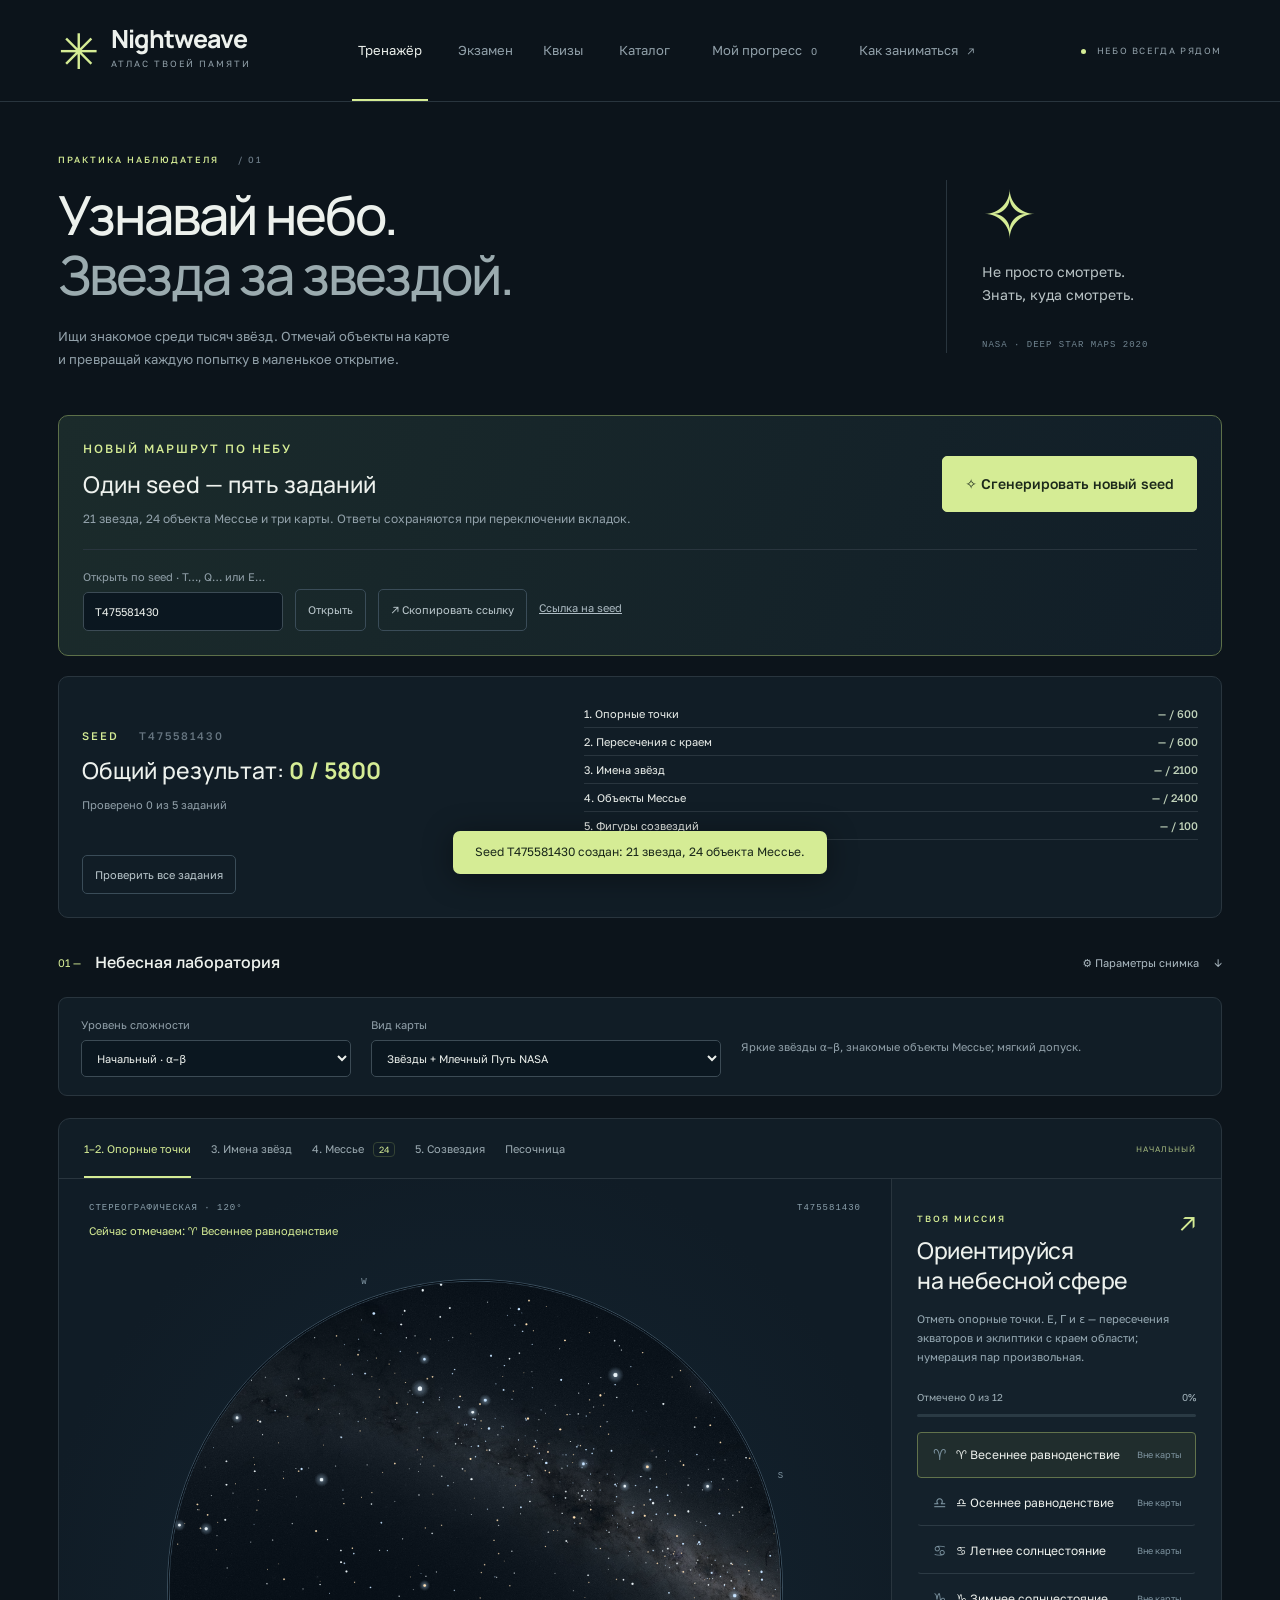
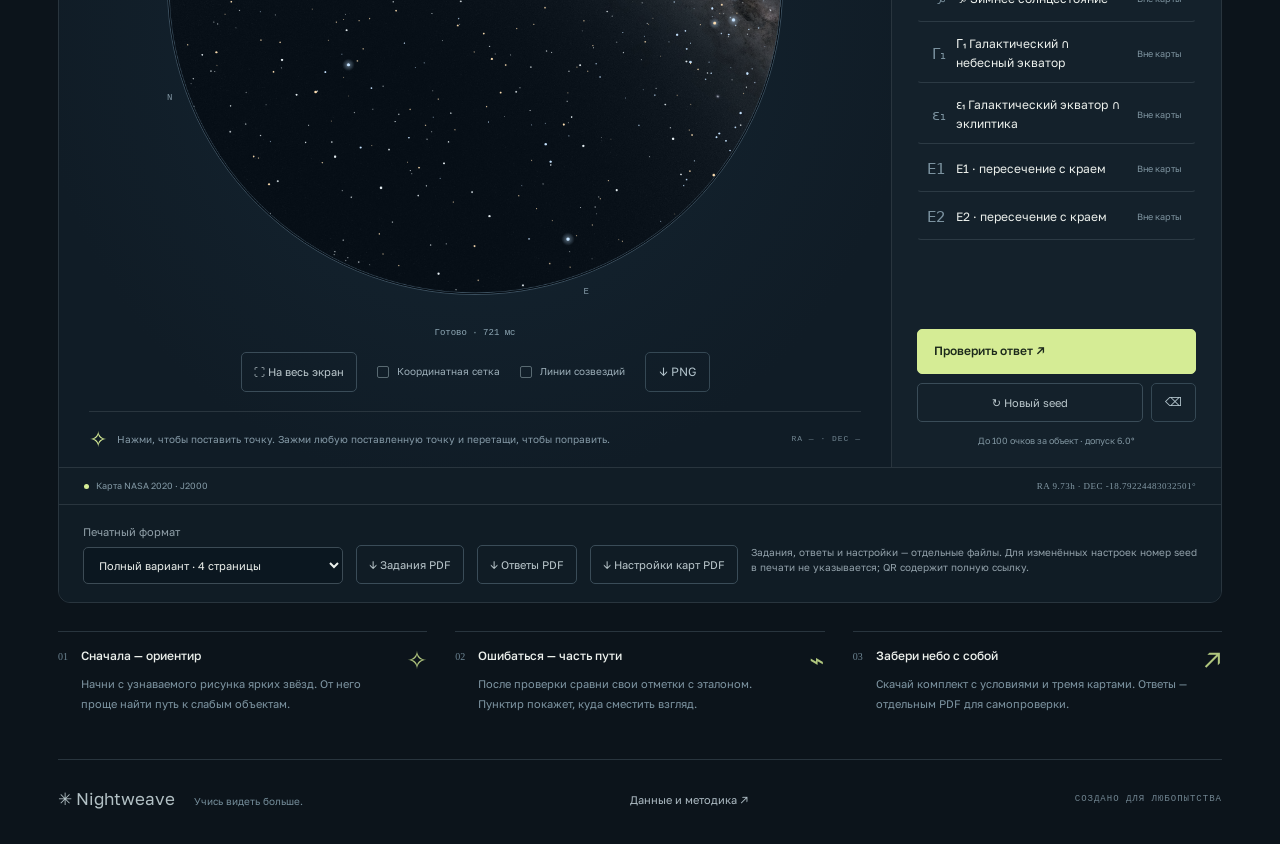
==== commit 55500507: "Add files via upload" ====
--- a/index.html
+++ b/index.html
@@ -9,8 +9,8 @@
       content="Интерактивный тренажёр звёздного неба. Объекты Мессье, звёзды, созвездия и печатные задания на карте NASA 2020."
     />
     <title>Nightweave — изучай небо</title>
-    <link rel="stylesheet" href="styles.css?v=9" />
-    <script type="module" src="app.js?v=9"></script>
+    <link rel="stylesheet" href="styles.css?v=10" />
+    <script type="module" src="app.js?v=10"></script>
   </head>
   <body>
     <header class="header">
@@ -308,9 +308,9 @@
                 value="1"
             /></label>
           </fieldset>
-          <fieldset class="map-settings linked-map" disabled>
+          <fieldset class="map-settings">
             <legend>Карта 2 · Имена звёзд</legend>
-            <p class="fine">Совпадает с картой 1. Настройки меняются у карты 1.</p>
+            <p class="fine">При новом seed совпадает с картой 1. Можно настроить отдельно и нажать «Применить параметры».</p>
 <label class="checkbox map-center-mode"><input id="map-2-random-center" type="checkbox" checked> Случайный центр по seed</label>
             <label
               >Форма<select id="map-2-shape">
@@ -638,9 +638,9 @@
               <option value="current">Текущее задание · 2 страницы</option>
             </select></label
           ><button id="export-pdf" class="secondary">↓ Задания PDF</button
-          ><button id="export-answers" class="secondary">↓ Ответы PDF</button>
+          ><button id="export-answers" class="secondary">↓ Ответы PDF</button><button id="export-settings" class="secondary">↓ Настройки карт PDF</button>
           <p>
-            Два отдельных файла. Подсказки и твои отметки в задания не попадают.
+            Задания, ответы и настройки — отдельные файлы. Для изменённых настроек номер seed в печати не указывается; QR содержит полную ссылку.
           </p>
         </div>
       </section>
--- a/styles.css
+++ b/styles.css
@@ -1951,8 +1951,10 @@
   .fullscreen-shell .quiz-choice { font-size: 12px; padding: 8px; }
 }
 
-.linked-map > label { display: none; }
-.linked-map { min-width: 0; }
+.constellation-stars { list-style: none; padding: 0; display: grid; gap: 10px; }
+.constellation-stars li { display: flex; flex-wrap: wrap; align-items: baseline; justify-content: space-between; gap: 8px 16px; border-bottom: 1px solid var(--line); padding: 8px 0; }
+.constellation-stars a { color: var(--lime); text-underline-offset: 3px; }
+.constellation-stars span { font-size: 12px; color: var(--muted); }
 .bayer-editor { grid-column: 1 / -1; display: grid; grid-template-columns: minmax(100px, .7fr) minmax(0, 1fr); gap: 8px; }
 .bayer-editor select, .bayer-editor input { width: 100%; min-width: 0; }
 .bayer-editor .bayer-answer { grid-column: auto; }
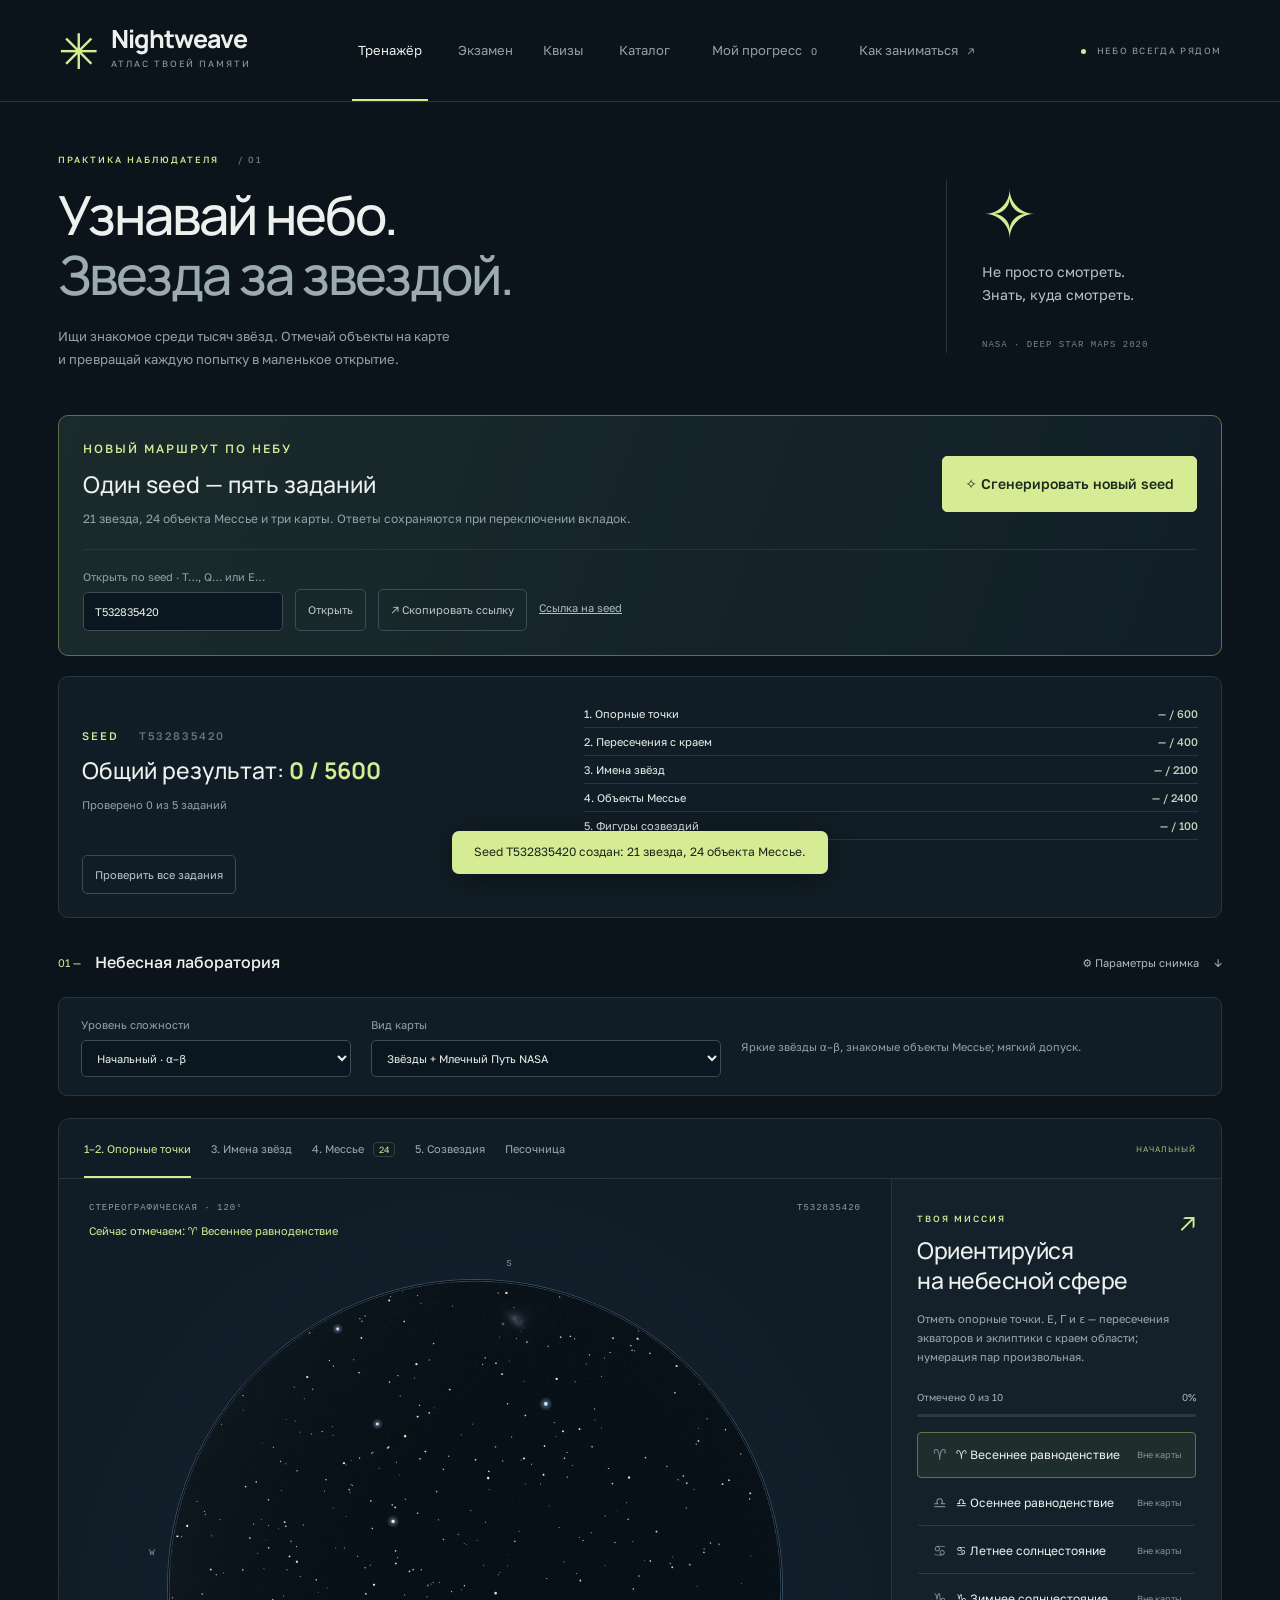
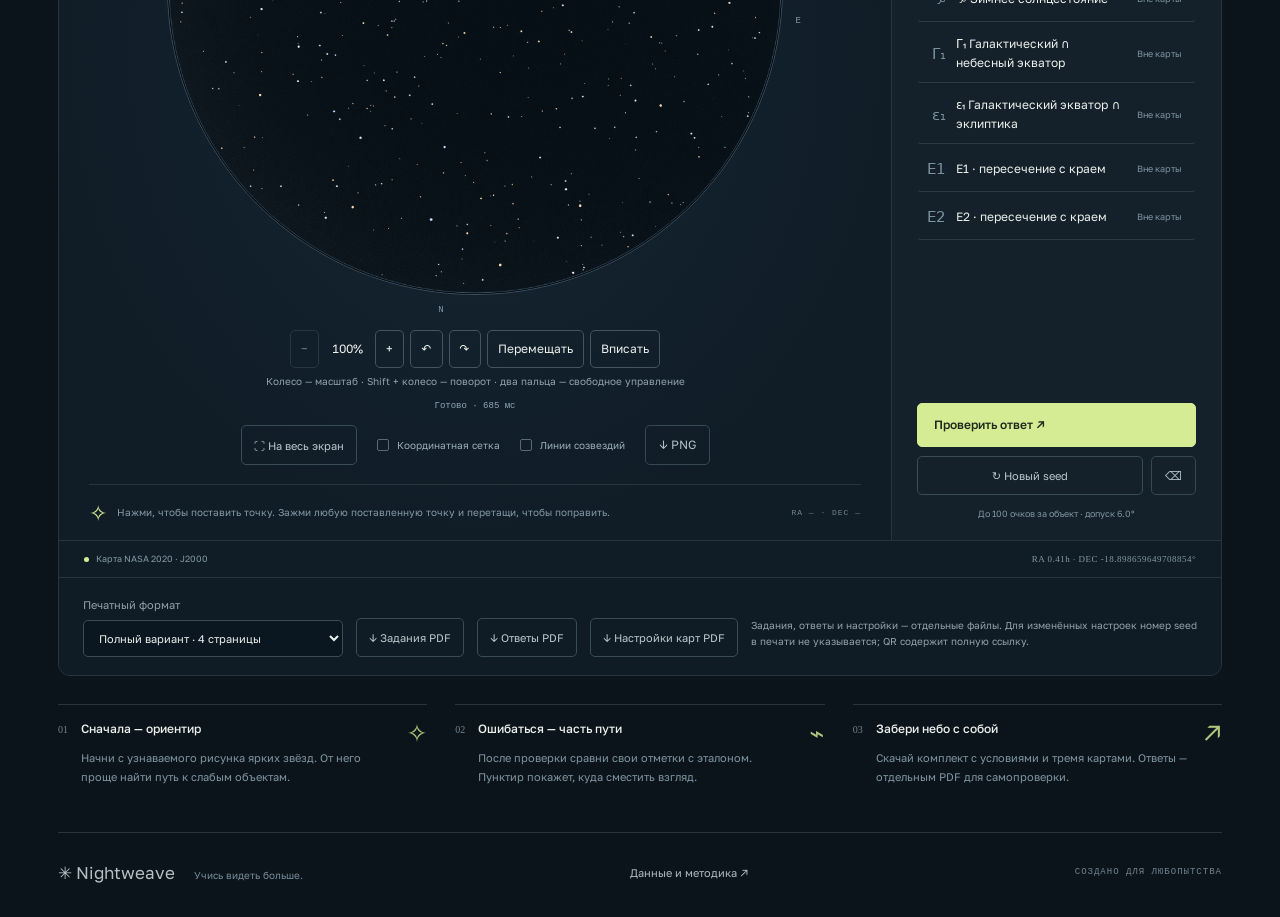
==== commit a6759e0b: "Add files via upload" ====
--- a/index.html
+++ b/index.html
@@ -9,8 +9,8 @@
       content="Интерактивный тренажёр звёздного неба. Объекты Мессье, звёзды, созвездия и печатные задания на карте NASA 2020."
     />
     <title>Nightweave — изучай небо</title>
-    <link rel="stylesheet" href="styles.css?v=10" />
-    <script type="module" src="app.js?v=10"></script>
+    <link rel="stylesheet" href="styles.css?v=11" />
+    <script type="module" src="app.js?v=11"></script>
   </head>
   <body>
     <header class="header">
@@ -483,6 +483,10 @@
           </div>
           <span class="difficulty" id="difficulty">● СВОБОДНАЯ ПРАКТИКА</span>
         </div>
+        <div id="line-review" class="drawing-review" hidden>
+          <div><strong>Проверка рисунка</strong><span>Нажимай, когда закончишь рисовать. Перед проверкой появится подтверждение.</span></div>
+          <button id="check-lines" class="secondary">Завершить и проверить рисунок</button>
+        </div>
         <div class="lab-body">
           <div class="map-column">
             <div class="map-meta">
--- a/styles.css
+++ b/styles.css
@@ -1964,6 +1964,29 @@
 .exam-instructions input { max-width: 360px; }
 [data-session-kind="E"] #level, [data-session-kind="E"] .practice-options label:has(#level) { display: none; }
 .dragging-point { cursor: grabbing; }
+.inline-map-viewport { width: 100%; max-width: 100%; position: relative; display: grid; align-items: start; justify-items: start; overflow: auto; overscroll-behavior: contain; touch-action: none; margin: 12px auto 6px; scrollbar-width: thin; }
+.inline-transform-frame { position: relative; margin: 0 auto; flex: none; }
+.inline-transform-frame > .map-stage, .fullscreen-transform-frame > .map-stage { max-width: none !important; margin: 0 !important; }
+.inline-transform-frame > canvas { display: block; max-width: none !important; height: auto !important; margin: 0 !important; }
+.inline-map-controls { display: flex; justify-content: center; align-items: center; flex-wrap: wrap; gap: 6px; margin: 8px 0 12px; }
+.inline-map-controls button { min-height: 38px; padding: 7px 10px; border: 1px solid #435560; border-radius: 5px; font-size: 12px; }
+.inline-map-controls output { width: 44px; text-align: center; font-size: 12px; font-variant-numeric: tabular-nums; }
+.inline-map-controls span { flex: 1 0 100%; text-align: center; font-size: 10px; color: var(--muted); }
+.inline-map-controls button[aria-pressed="true"] { color: var(--lime); border-color: var(--lime); }
+.inline-map-viewport.is-panning canvas { cursor: grab !important; }
+.inline-map-viewport.is-gesturing canvas { cursor: grabbing !important; }
+.drawing-review { display: flex; flex-wrap: wrap; gap: 12px 24px; align-items: center; justify-content: space-between; padding: 18px 24px; border-bottom: 1px solid var(--line); background: #17272b; }
+.drawing-review strong, .drawing-review span { display: block; }
+.drawing-review span { color: var(--muted); font-size: 11px; margin-top: 4px; }
+.drawing-review button { flex: none; min-height: 46px; border-color: #71864d; }
+.fullscreen-toolbar .drawing-review { padding: 0; border: none; background: transparent; }
+.fullscreen-toolbar .drawing-review > div { display: none; }
+.check-confirmation { width: min(480px, calc(100vw - 32px)); padding: 24px; border: 1px solid #63734e; border-radius: 12px; color: var(--text); background: #13212b; box-shadow: 0 20px 80px #0009; }
+.check-confirmation::backdrop { background: #0009; }
+.check-confirmation h2 { margin-top: 0; font-size: 24px; }
+.check-confirmation p { color: #b6c3cb; line-height: 1.65; }
+.check-confirmation > div { display: flex; flex-wrap: wrap; justify-content: flex-end; gap: 12px; margin-top: 24px; }
+.check-confirmation button { min-height: 48px; padding: 10px 16px; }
 .object-number { font-family: "Nightweave Symbols", system-ui, sans-serif; }
 .reference-row .object-number { font-size: 15px; }
 @media (max-width: 760px) { .exam-instructions { padding: 16px; } }
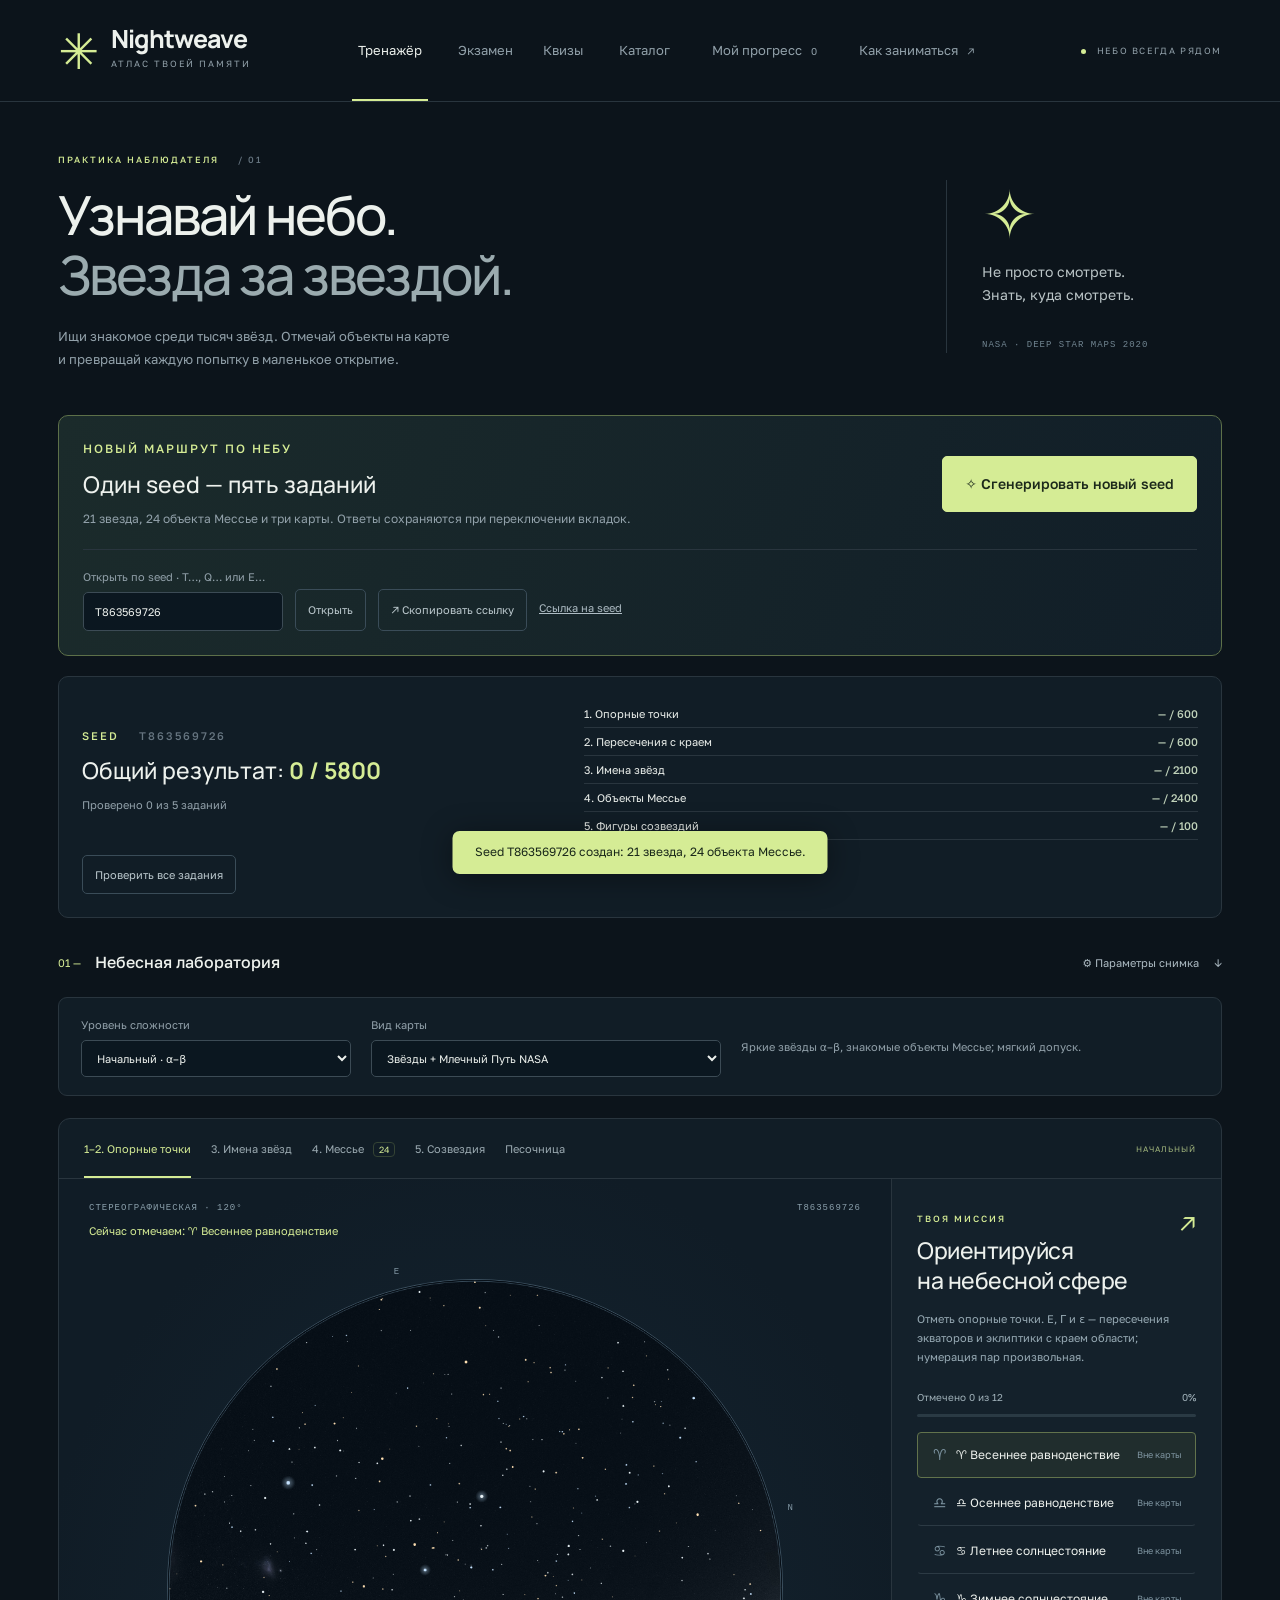
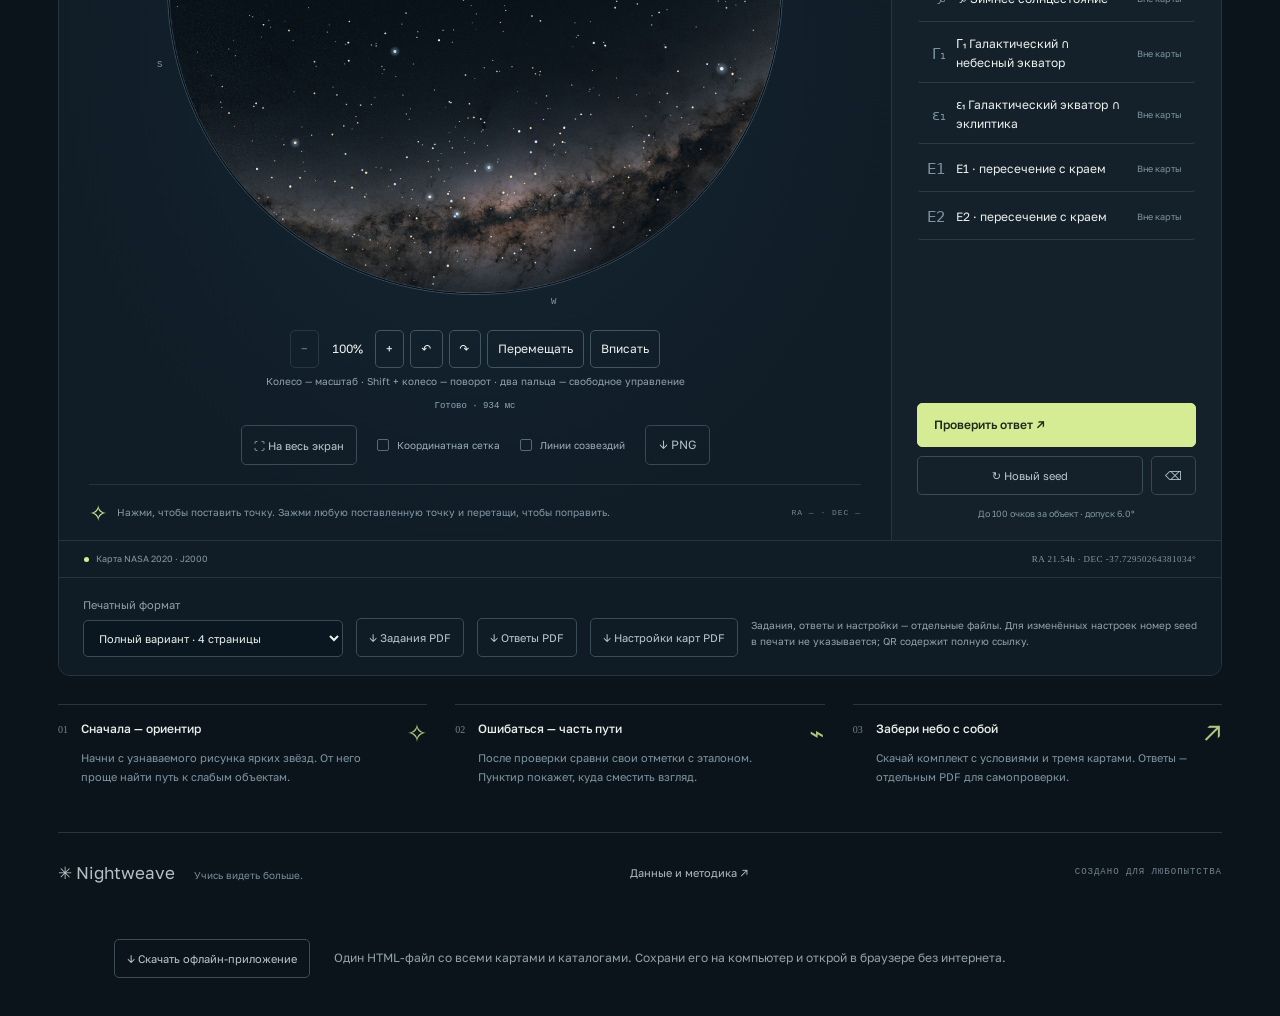
==== commit 181ba2a7: "Add files via upload" ====
--- a/index.html
+++ b/index.html
@@ -9,8 +9,8 @@
       content="Интерактивный тренажёр звёздного неба. Объекты Мессье, звёзды, созвездия и печатные задания на карте NASA 2020."
     />
     <title>Nightweave — изучай небо</title>
-    <link rel="stylesheet" href="styles.css?v=11" />
-    <script type="module" src="app.js?v=11"></script>
+    <link rel="stylesheet" href="styles.css?v=12" />
+    <script type="module" src="app.js?v=12"></script>
   </head>
   <body>
     <header class="header">
@@ -564,15 +564,15 @@
               <label class="tool-label"
                 >Инструмент<select id="draw-tool">
                   <option value="freehand">Свободный штрих</option>
-                  <option value="pairs">Соединить двумя нажатиями</option>
+                  <option value="pairs">Соединить двумя нажатиями</option><option value="eraser">Ластик</option>
                 </select></label
               >
               <p>
-                Рисуй по карте мышью, пальцем или стилусом. Стилус всегда рисует
-                свободный штрих; Esc отменяет незавершённый.
+                Рисуй или стирай мышью, пальцем и стилусом. Ластик удаляет только участок линии под курсором; отмена возвращает последнее действие.
               </p>
+              <label id="eraser-size-label" class="tool-label" hidden>Радиус ластика · <output id="eraser-size-value">16</output> px<input id="eraser-size" type="range" min="8" max="40" step="2" value="16"></label>
               <button id="undo-line" class="secondary">
-                ↶ Отменить последний штрих
+                ↶ Отменить действие
               </button>
             </div>
             <div id="sandbox-tools" hidden>
@@ -690,6 +690,10 @@
         ><span class="mono">СОЗДАНО ДЛЯ ЛЮБОПЫТСТВА</span>
       </footer>
     </main>
+    <aside class="offline-download">
+      <a class="secondary" href="nightweave-offline.html" download="Nightweave.html">↓ Скачать офлайн-приложение</a>
+      <p>Один HTML-файл со всеми картами и каталогами. Сохрани его на компьютер и открой в браузере без интернета.</p>
+    </aside>
     <dialog id="dialog">
       <button class="dialog-close icon-button" aria-label="Закрыть">✕</button>
       <div id="dialog-content"></div>
--- a/styles.css
+++ b/styles.css
@@ -1964,6 +1964,12 @@
 .exam-instructions input { max-width: 360px; }
 [data-session-kind="E"] #level, [data-session-kind="E"] .practice-options label:has(#level) { display: none; }
 .dragging-point { cursor: grabbing; }
+.eraser-active { cursor: none !important; }
+#eraser-size-label { font-size: 12px; margin: 14px 0; }
+#eraser-size { width: 100%; padding: 0; min-height: 30px; accent-color: var(--lime); }
+.offline-download { max-width: 1100px; margin: 20px auto 36px; padding: 0 24px; display: flex; flex-wrap: wrap; gap: 12px 24px; align-items: center; }
+.offline-download a { text-decoration: none; display: inline-block; }
+.offline-download p { flex: 1; min-width: 220px; color: var(--muted); font-size: 12px; }
 .inline-map-viewport { width: 100%; max-width: 100%; position: relative; display: grid; align-items: start; justify-items: start; overflow: auto; overscroll-behavior: contain; touch-action: none; margin: 12px auto 6px; scrollbar-width: thin; }
 .inline-transform-frame { position: relative; margin: 0 auto; flex: none; }
 .inline-transform-frame > .map-stage, .fullscreen-transform-frame > .map-stage { max-width: none !important; margin: 0 !important; }
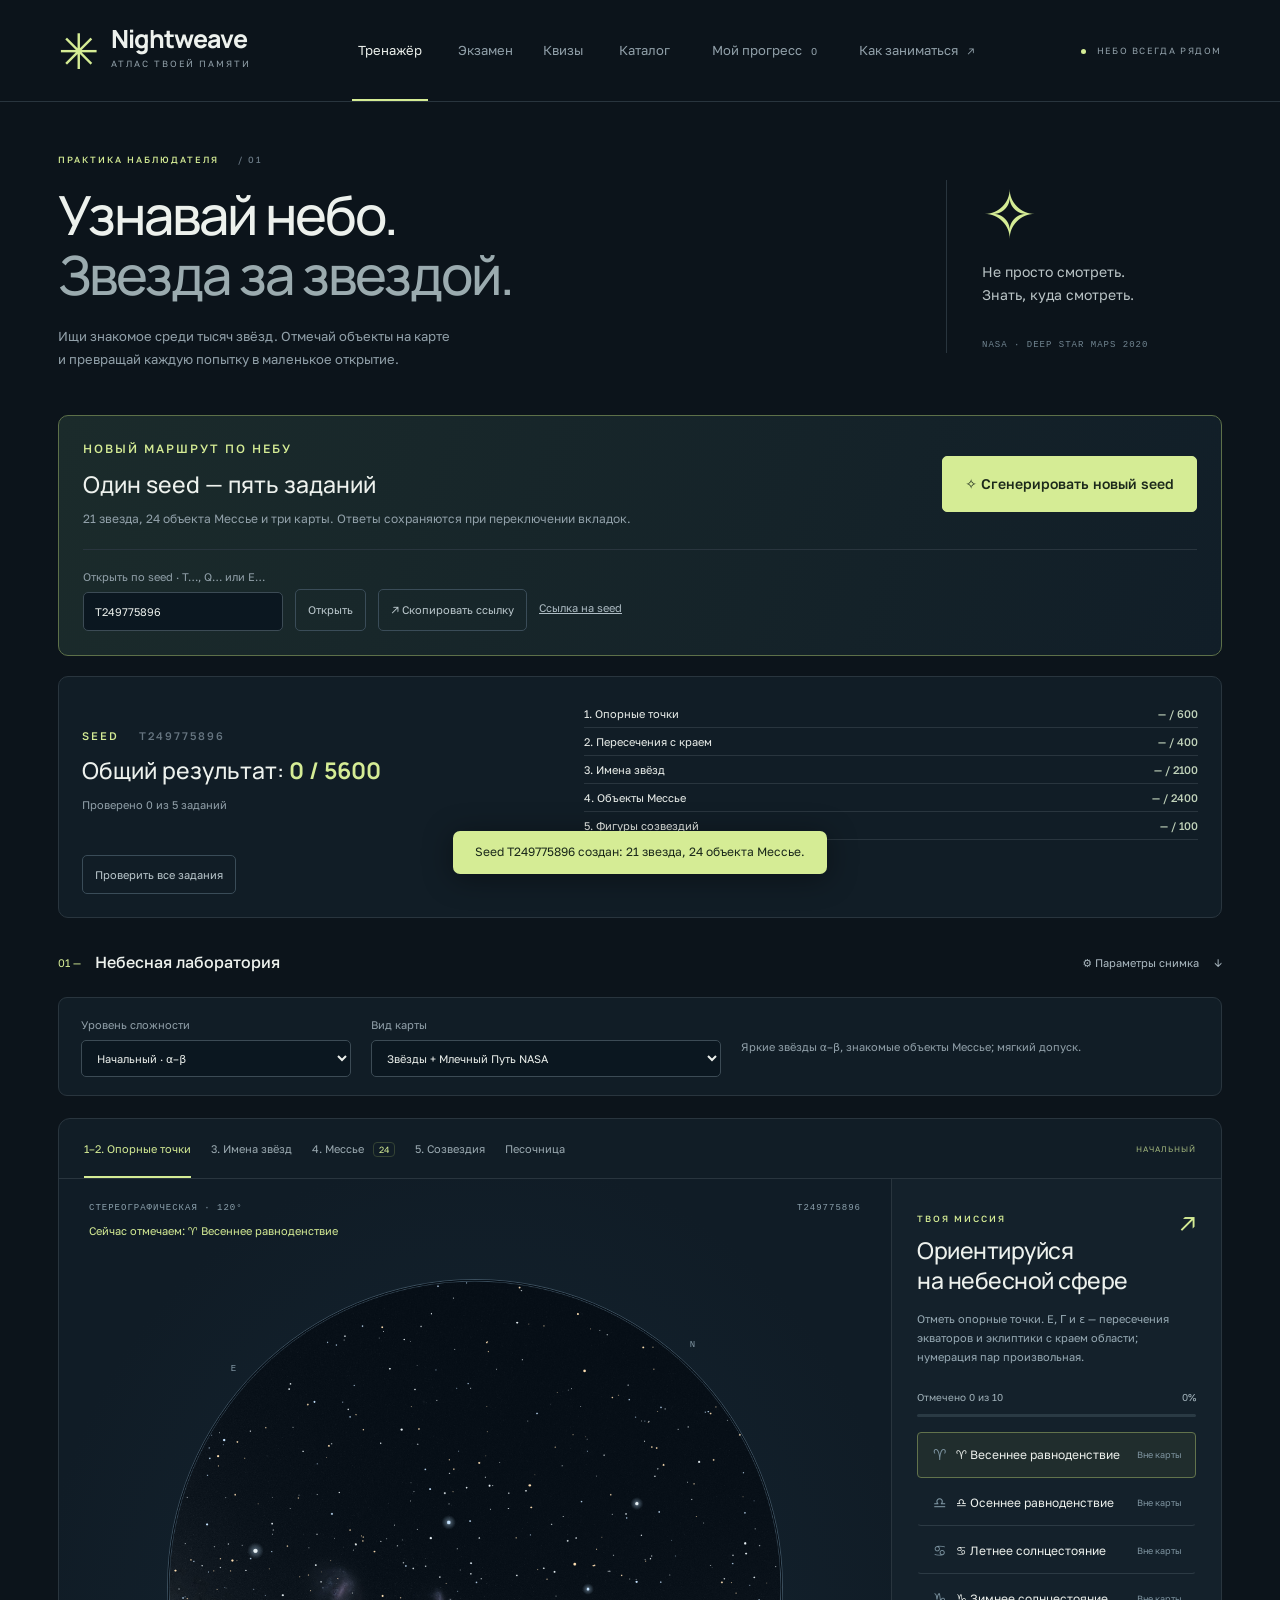
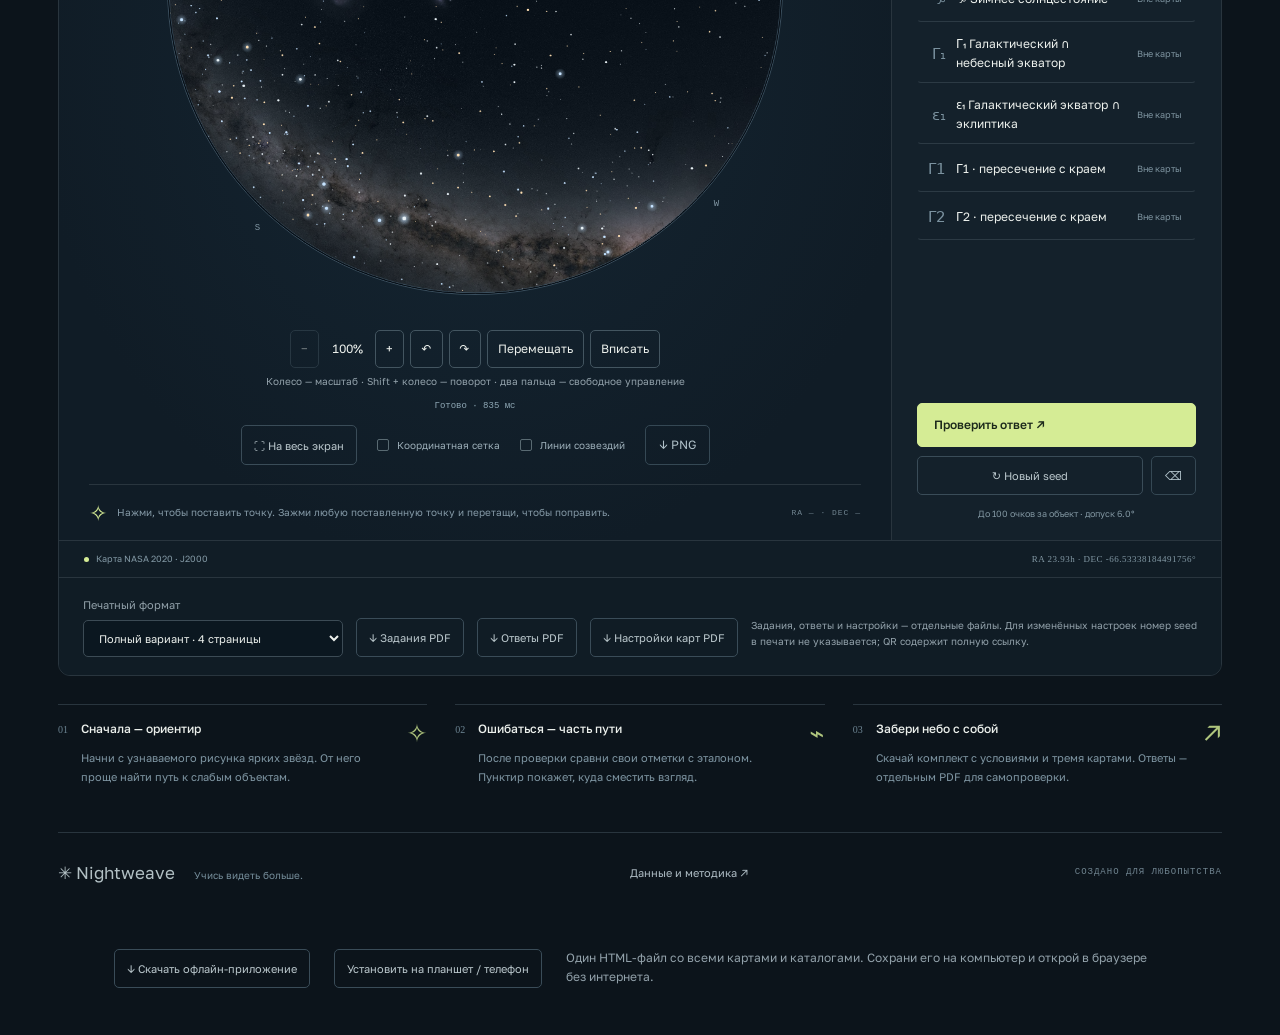
==== commit ee8e941f: "Add files via upload" ====
--- a/index.html
+++ b/index.html
@@ -9,8 +9,8 @@
       content="Интерактивный тренажёр звёздного неба. Объекты Мессье, звёзды, созвездия и печатные задания на карте NASA 2020."
     />
     <title>Nightweave — изучай небо</title>
-    <link rel="stylesheet" href="styles.css?v=12" />
-    <script type="module" src="app.js?v=12"></script>
+    <link rel="stylesheet" href="styles.css?v=13" />
+    <script type="module" src="app.js?v=13"></script>
   </head>
   <body>
     <header class="header">
@@ -692,7 +692,8 @@
     </main>
     <aside class="offline-download">
       <a class="secondary" href="nightweave-offline.html" download="Nightweave.html">↓ Скачать офлайн-приложение</a>
-      <p>Один HTML-файл со всеми картами и каталогами. Сохрани его на компьютер и открой в браузере без интернета.</p>
+      <a class="secondary" href="nightweave-offline.html">Установить на планшет / телефон</a>
+  <p>Один HTML-файл со всеми картами и каталогами. Сохрани его на компьютер и открой в браузере без интернета.</p>
     </aside>
     <dialog id="dialog">
       <button class="dialog-close icon-button" aria-label="Закрыть">✕</button>
--- a/styles.css
+++ b/styles.css
@@ -1996,3 +1996,23 @@
 .object-number { font-family: "Nightweave Symbols", system-ui, sans-serif; }
 .reference-row .object-number { font-size: 15px; }
 @media (max-width: 760px) { .exam-instructions { padding: 16px; } }
+
+
+.app-install { display: flex; flex-wrap: wrap; align-items: center; gap: 12px 24px; margin: 22px 0; padding: 18px 22px; border: 1px solid var(--line); border-radius: 12px; background: var(--panel); }
+.app-install > div { flex: 1 1 280px; min-width: 0; }
+.app-install strong { font-size: 14px; }
+.app-install p { color: var(--muted); font-size: 13px; line-height: 1.6; margin: 6px 0 0; overflow-wrap: anywhere; }
+.app-install > details { flex: 1 0 100%; }
+.app-install summary { cursor: pointer; font-size: 13px; color: var(--cyan); min-height: 32px; display: list-item; }
+.app-install button { min-height: 44px; white-space: normal; }
+body { padding: env(safe-area-inset-top) env(safe-area-inset-right) env(safe-area-inset-bottom) env(safe-area-inset-left); }
+@media (max-width: 760px) {
+  .app-install { padding: 16px; margin-top: 16px; }
+  .app-install button { width: 100%; }
+  .offline-download { padding-inline: 18px; }
+  .offline-download a { min-height: 44px; display: inline-flex; align-items: center; }
+}
+@media (pointer: coarse) {
+  input:not([type="checkbox"]):not([type="range"]), select, textarea { font-size: 16px; }
+  input:not([type="checkbox"]):not([type="range"]), select { min-height: 44px; }
+}
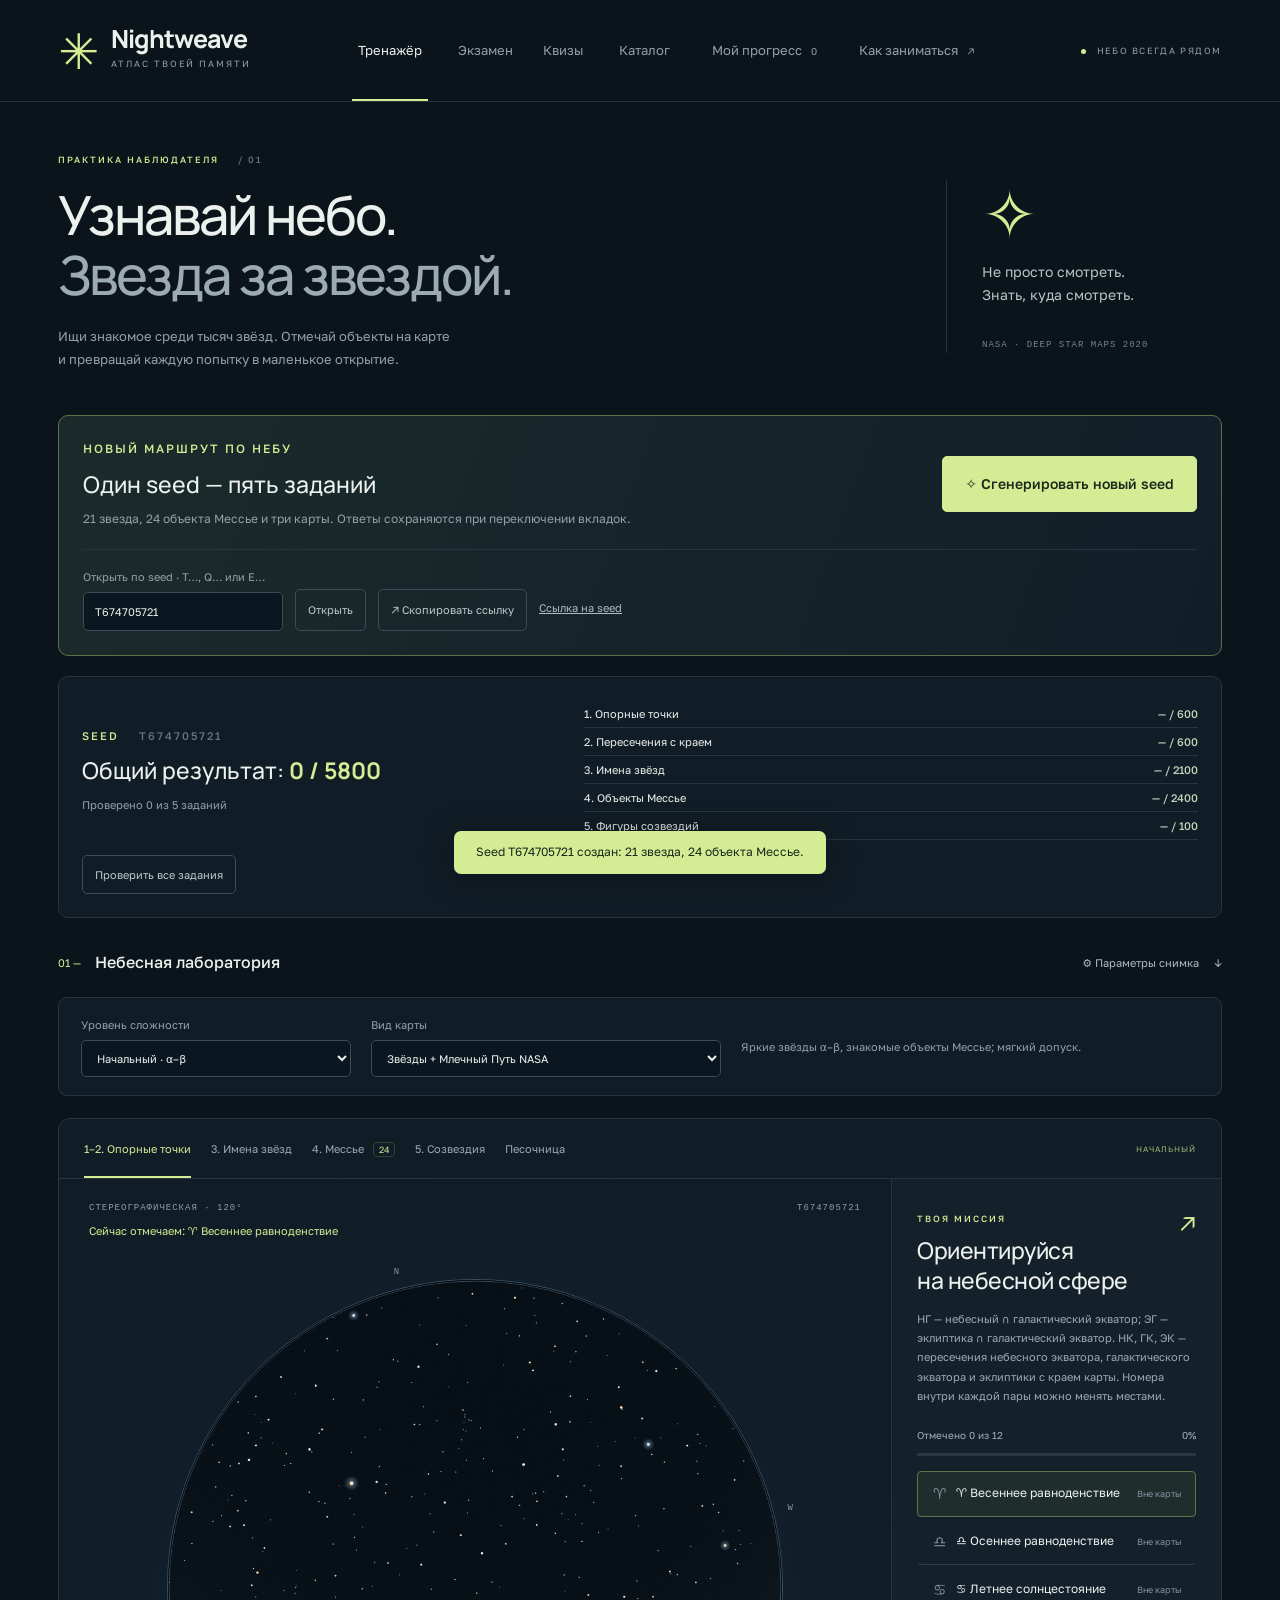
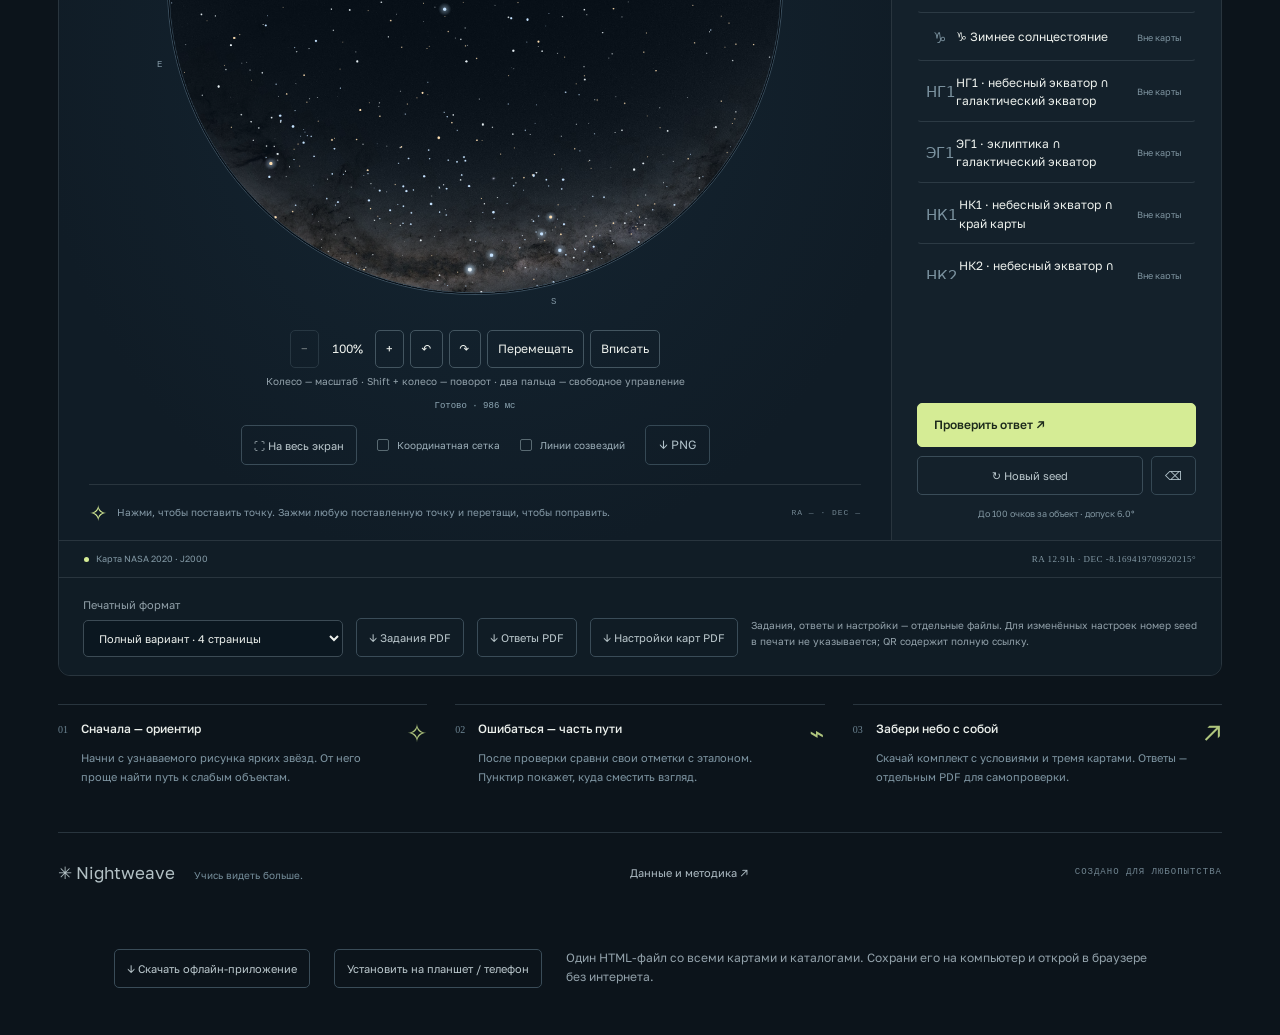
==== commit 02b1c975: "Add files via upload" ====
--- a/index.html
+++ b/index.html
@@ -9,8 +9,8 @@
       content="Интерактивный тренажёр звёздного неба. Объекты Мессье, звёзды, созвездия и печатные задания на карте NASA 2020."
     />
     <title>Nightweave — изучай небо</title>
-    <link rel="stylesheet" href="styles.css?v=13" />
-    <script type="module" src="app.js?v=13"></script>
+    <link rel="stylesheet" href="styles.css?v=14" />
+    <script type="module" src="app.js?v=14"></script>
   </head>
   <body>
     <header class="header">
@@ -485,6 +485,18 @@
         </div>
         <div id="line-review" class="drawing-review" hidden>
           <div><strong>Проверка рисунка</strong><span>Нажимай, когда закончишь рисовать. Перед проверкой появится подтверждение.</span></div>
+          <section class="drawing-timing" aria-label="Режим рисования">
+            <label id="line-session-label">Режим
+              <select id="line-session"><option value="free">Свободное рисование</option><option value="timed">На время</option></select>
+            </label>
+            <div id="drawing-timed-controls" hidden>
+              <label id="drawing-seconds-label">Лимит, секунд <input id="drawing-seconds" type="number" min="1" step="1" value="150" inputmode="numeric"></label>
+              <output id="drawing-countdown" aria-live="off" aria-label="Осталось времени">02:30</output>
+              <button id="start-drawing-round" class="primary" type="button">Начать раунд</button>
+              <button id="next-drawing-round" class="primary" type="button" hidden>Новый раунд</button>
+              <p id="drawing-time-status" role="status">Новая карта и автоматическая проверка по окончании времени.</p>
+            </div>
+          </section>
           <button id="check-lines" class="secondary">Завершить и проверить рисунок</button>
         </div>
         <div class="lab-body">
--- a/styles.css
+++ b/styles.css
@@ -2016,3 +2016,22 @@
   input:not([type="checkbox"]):not([type="range"]), select, textarea { font-size: 16px; }
   input:not([type="checkbox"]):not([type="range"]), select { min-height: 44px; }
 }
+
+.drawing-timing { display: flex; flex-wrap: wrap; align-items: center; gap: 12px 18px; flex: 1 1 100%; min-width: 0; }
+.drawing-timing label { display: flex; align-items: center; flex-wrap: wrap; gap: 8px; font-size: 14px; }
+.drawing-timing select { width: auto; max-width: 100%; }
+#drawing-timed-controls { display: flex; flex: 1 1 320px; align-items: center; flex-wrap: wrap; gap: 12px; min-width: 0; }
+#drawing-seconds { width: 100px; }
+#drawing-countdown { font-size: 24px; font-weight: 700; font-variant-numeric: tabular-nums; min-width: 80px; }
+#drawing-countdown.urgent { color: var(--orange); }
+#drawing-time-status { flex: 1 1 100%; font-size: 14px; line-height: 1.5; margin: 0; color: var(--muted); }
+.drawing-time-result { padding: 16px; border: 1px solid var(--cyan); border-radius: 8px; font-size: 16px; line-height: 1.6; }
+.fullscreen-toolbar .drawing-timing { flex: 1 1 auto; }
+.fullscreen-toolbar .timed-running #line-session-label, .fullscreen-toolbar .timed-running #drawing-seconds-label { display: none; }
+.fullscreen-toolbar .drawing-review { flex: 1 1 100%; }
+.fullscreen-toolbar #drawing-time-status { flex: 1 1 180px; }
+@media (max-width: 760px) {
+  .drawing-timing, #drawing-timed-controls { gap: 10px; }
+  .drawing-timing select { max-width: 220px; min-height: 44px; }
+  .drawing-review { padding: 16px; }
+}
